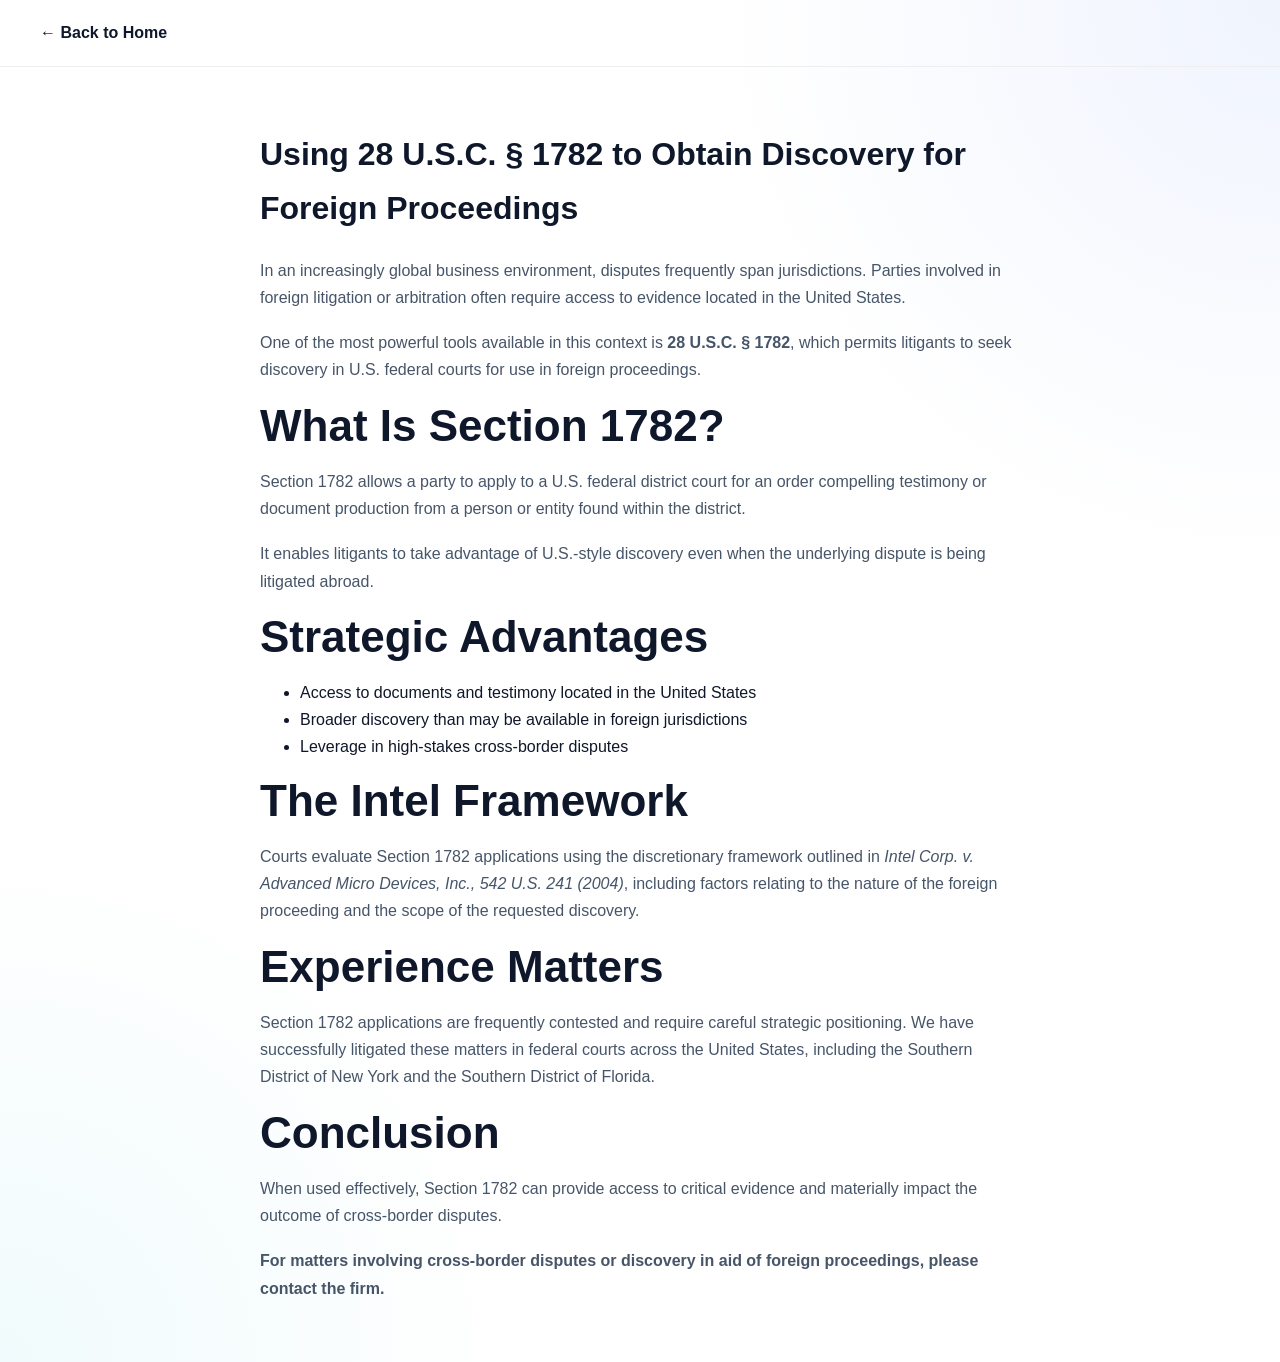
==== 1782-discovery.html @ 5b71d2a9 "Update 1782-discovery.html" ====
<!DOCTYPE html>
<html lang="en">
<head>
  <meta charset="UTF-8">
  <meta name="viewport" content="width=device-width, initial-scale=1.0">

  <title>28 U.S.C. § 1782 Discovery for Foreign Proceedings | NYC Litigation Attorney</title>

  <meta name="description" content="Learn how 28 U.S.C. § 1782 allows parties to obtain discovery in U.S. federal courts for use in foreign litigation and arbitration.">

  <link rel="canonical" href=""https://www.neilesq.com/1782-discovery.html" />

  <link rel="stylesheet" href="styles.css">
</head>

<body>

  <header style="padding:20px 40px; border-bottom:1px solid #eee;">
    <a href="index.html" style="text-decoration:none; font-weight:bold;">← Back to Home</a>
  </header>

  <main style="max-width:800px; margin:60px auto; padding:0 20px; line-height:1.7;">

    <h1>Using 28 U.S.C. § 1782 to Obtain Discovery for Foreign Proceedings</h1>

    <p>
      In an increasingly global business environment, disputes frequently span jurisdictions.
      Parties involved in foreign litigation or arbitration often require access to evidence
      located in the United States.
    </p>

    <p>
      One of the most powerful tools available in this context is <strong>28 U.S.C. § 1782</strong>,
      which permits litigants to seek discovery in U.S. federal courts for use in foreign proceedings.
    </p>

    <h2>What Is Section 1782?</h2>

    <p>
      Section 1782 allows a party to apply to a U.S. federal district court for an order
      compelling testimony or document production from a person or entity found within the district.
    </p>

    <p>
      It enables litigants to take advantage of U.S.-style discovery even when the underlying
      dispute is being litigated abroad.
    </p>

    <h2>Strategic Advantages</h2>

    <ul>
      <li>Access to documents and testimony located in the United States</li>
      <li>Broader discovery than may be available in foreign jurisdictions</li>
      <li>Leverage in high-stakes cross-border disputes</li>
    </ul>

    <h2>The Intel Framework</h2>

    <p>
      Courts evaluate Section 1782 applications using the discretionary framework outlined in
      <em>Intel Corp. v. Advanced Micro Devices, Inc., 542 U.S. 241 (2004)</em>, including factors
      relating to the nature of the foreign proceeding and the scope of the requested discovery.
    </p>

    <h2>Experience Matters</h2>

    <p>
      Section 1782 applications are frequently contested and require careful strategic positioning.
      We have successfully litigated these matters in federal courts across the United States,
      including the Southern District of New York and the Southern District of Florida.
    </p>

    <h2>Conclusion</h2>

    <p>
      When used effectively, Section 1782 can provide access to critical evidence and materially
      impact the outcome of cross-border disputes.
    </p>

    <p>
      <strong>For matters involving cross-border disputes or discovery in aid of foreign proceedings,
      please contact the firm.</strong>
    </p>

  </main>

</body>
</html>
---- styles.css ----
:root{
  --bg:#ffffff;
  --text:#0f172a;
  --muted:#475569;
  --line:#e5e7eb;
  --panel:#f8fafc;
  --blue:#2563eb;
  --blue-dark:#1d4ed8;
  --cyan:#06b6d4;
  --shadow:0 24px 60px rgba(15,23,42,.08);
}
*{box-sizing:border-box}
html{scroll-behavior:smooth}
body{
  margin:0;
  font:16px/1.6 -apple-system,BlinkMacSystemFont,"Segoe UI",Inter,Arial,sans-serif;
  color:var(--text);
  background:
    radial-gradient(circle at top right, rgba(37,99,235,.07), transparent 30%),
    radial-gradient(circle at bottom left, rgba(6,182,212,.06), transparent 28%),
    var(--bg);
}
img{max-width:100%; display:block}
a{color:inherit; text-decoration:none}
.container{width:min(1180px, calc(100% - 40px)); margin:0 auto}
.site-header{
  position:sticky; top:0; z-index:100;
  background:rgba(255,255,255,.92);
  backdrop-filter:blur(10px);
  border-bottom:1px solid var(--line);
}
.nav{display:flex; align-items:center; justify-content:space-between; gap:20px; min-height:88px}
.brand img{height:60px; width:auto}
.nav-links{display:flex; gap:28px; align-items:center; color:var(--muted); font-size:14px}
.nav-links a:hover{color:var(--blue)}
.menu-toggle{display:none; border:1px solid var(--line); background:#fff; padding:10px 14px; border-radius:10px}
.hero{padding:72px 0 18px; text-align:center}
.eyebrow{
  display:inline-flex; align-items:center; justify-content:center;
  padding:8px 16px; border-radius:999px; border:1px solid #bfdbfe; background:#eff6ff;
  color:var(--blue-dark); font-size:12px; font-weight:700; letter-spacing:.18em; text-transform:uppercase
}
.hero h1{
  max-width:960px; margin:22px auto 0; font-size:clamp(2.4rem, 6vw, 4.6rem); line-height:1.05; letter-spacing:-.03em
}
.lead{
  max-width:900px; margin:22px auto 0; color:var(--muted); font-size:1.125rem
}
.hero-actions{display:flex; gap:14px; justify-content:center; flex-wrap:wrap; margin-top:30px}
.button{
  display:inline-flex; align-items:center; justify-content:center; min-height:52px; padding:0 22px;
  border-radius:14px; font-weight:700; border:1px solid transparent
}
.button.primary{background:var(--blue); color:#fff}
.button.primary:hover{background:var(--blue-dark)}
.button.secondary{background:#fff; border-color:var(--line); color:var(--text)}
.highlights{
  display:grid; grid-template-columns:repeat(2,minmax(0,1fr)); gap:14px;
  margin:34px auto 0; max-width:980px; text-align:left
}
.highlight{
  background:var(--panel); border:1px solid var(--line); border-radius:16px; padding:14px 18px;
  color:#334155; font-size:14px; box-shadow:0 8px 24px rgba(15,23,42,.04)
}
.hero-image-section{padding:10px 0 28px}
.image-card,.portrait-card{
  background:#fff; border:1px solid var(--line); border-radius:30px; padding:14px; box-shadow:var(--shadow)
}
.image-card img{border-radius:22px; width:100%; aspect-ratio:16/9; object-fit:cover}
.section{padding:84px 0}
.alt{background:rgba(248,250,252,.85); border-top:1px solid var(--line); border-bottom:1px solid var(--line)}
h2{font-size:clamp(2rem,4vw,2.75rem); line-height:1.1; margin:0 0 18px}
h3{font-size:1.35rem; margin:0 0 10px}
p{margin:0 0 18px; color:var(--muted)}
.about-grid{display:grid; grid-template-columns:380px 1fr; gap:50px; align-items:start}
.portrait-card img{border-radius:22px; aspect-ratio:9/11; object-fit:cover; object-position:center top}
.text-link{color:var(--blue); font-weight:700}
.cards{display:grid; gap:22px; margin-top:28px}
.two-col{grid-template-columns:repeat(2,minmax(0,1fr))}
.card{
  background:#fff; border:1px solid var(--line); border-radius:22px; padding:26px;
  box-shadow:0 14px 36px rgba(15,23,42,.05)
}
.coming-soon{
  margin-top:24px; background:#fff; border:1px solid var(--line); border-radius:22px;
  min-height:150px; display:flex; align-items:center; justify-content:center;
  font-size:1.125rem; color:var(--muted); box-shadow:0 14px 36px rgba(15,23,42,.05)
}
.section-intro{max-width:760px}
.contact-grid{display:grid; grid-template-columns:1.1fr .9fr; gap:28px; align-items:start}
.contact-lines{display:grid; gap:10px; font-size:1.05rem; color:var(--text)}
.contact-lines a{color:var(--text)}
.notice-card{
  background:var(--panel); border:1px solid var(--line); border-radius:24px; padding:28px;
  box-shadow:0 14px 36px rgba(15,23,42,.05)
}
.site-footer{border-top:1px solid var(--line); padding:24px 0 36px; background:#fff}
.footer-text{font-size:13px; color:#64748b}
.footer-text p{margin:0 0 10px; color:#64748b}
@media (max-width: 900px){
  .nav-links{display:none}
  .menu-toggle{display:inline-flex}
  body.menu-open .nav-links{
    display:flex; position:absolute; left:20px; right:20px; top:88px; flex-direction:column;
    background:#fff; border:1px solid var(--line); border-radius:18px; padding:18px; box-shadow:var(--shadow)
  }
  .highlights,.two-col,.about-grid,.contact-grid{grid-template-columns:1fr}
  .brand img{height:48px}
}
.article-card {
  max-width: 700px;
  margin: 30px auto 0;
  padding: 28px;
  border-radius: 16px;
  background: #ffffff;
  border: 1px solid #e5e7eb;
  box-shadow: 0 10px 25px rgba(0,0,0,0.05);
  transition: all 0.25s ease;
}

.article-card:hover {
  transform: translateY(-4px);
  box-shadow: 0 18px 40px rgba(0,0,0,0.08);
}

.article-link {
  text-decoration: none;
  color: inherit;
}

.article-card h3 {
  font-size: 22px;
  margin-bottom: 10px;
  color: #0f172a;
}

.article-card p {
  color: #475569;
  margin-bottom: 12px;
  line-height: 1.6;
}

.read-more {
  font-weight: 600;
  color: #2563eb;
}
/* =========================================================
   SELECTED RESULTS / REPRESENTATIVE MATTERS
   ========================================================= */

#results.results-section{
  background:var(--bg);
  position:relative;
  overflow:hidden;
}

#results .results-header{
  display:grid;
  grid-template-columns:minmax(0,1.15fr) minmax(280px,.85fr);
  gap:56px;
  align-items:end;
  margin-bottom:34px;
}

#results .section-kicker{
  display:block;
  margin-bottom:12px;
  color:var(--blue);
  font-size:12px;
  font-weight:800;
  letter-spacing:.14em;
}

#results .results-header h2{
  margin:0;
  max-width:700px;
  color:var(--text);
  font-size:clamp(32px,4vw,48px);
  line-height:1.05;
  letter-spacing:-.035em;
}

#results .results-intro{
  margin:0;
  max-width:520px;
  color:var(--muted);
  font-size:16px;
  line-height:1.75;
}

#results .results-grid{
  display:grid;
  grid-template-columns:repeat(2,minmax(0,1fr));
  gap:18px;
}

#results .result-card{
  position:relative;
  display:flex;
  flex-direction:column;
  min-height:300px;
  padding:30px;
  color:var(--text);
  text-decoration:none;
  background:var(--bg);
  border:1px solid var(--line);
  border-radius:18px;
  transition:
    transform .2s ease,
    border-color .2s ease,
    box-shadow .2s ease;
}

#results .result-card:hover{
  transform:translateY(-4px);
  border-color:rgba(37,99,235,.35);
  box-shadow:var(--shadow);
}

#results .result-card::before{
  content:"";
  position:absolute;
  top:0;
  left:30px;
  width:46px;
  height:3px;
  background:var(--blue);
  border-radius:0 0 3px 3px;
}

#results .result-label{
  display:block;
  margin:9px 0 14px;
  color:var(--blue);
  font-size:11px;
  font-weight:800;
  letter-spacing:.12em;
}

#results .result-card h3{
  margin:0;
  color:var(--text);
  font-size:22px;
  line-height:1.25;
  letter-spacing:-.02em;
}

#results .result-citation{
  margin-top:8px;
  color:var(--muted);
  font-size:13px;
}

#results .result-card p{
  margin:18px 0 24px;
  color:var(--muted);
  font-size:14px;
  line-height:1.7;
}

#results .result-link{
  margin-top:auto;
  color:var(--blue);
  font-size:12px;
  font-weight:800;
  letter-spacing:.04em;
}

#results .crossborder-feature{
  display:grid;
  grid-template-columns:minmax(0,1.2fr) minmax(260px,.8fr);
  gap:46px;
  margin-top:22px;
  padding:38px 40px;
  color:#fff;
  background:
    linear-gradient(
      135deg,
      var(--text) 0%,
      var(--text) 55%,
      var(--blue-dark) 140%
    );
  border-radius:20px;
  box-shadow:var(--shadow);
}

#results .crossborder-feature .section-kicker.light{
  color:#93c5fd;
}

#results .crossborder-copy h3{
  margin:0 0 14px;
  color:#fff;
  font-size:clamp(26px,3vw,36px);
  line-height:1.15;
  letter-spacing:-.025em;
}

#results .crossborder-copy p{
  margin:0;
  max-width:700px;
  color:#cbd5e1;
  font-size:15px;
  line-height:1.75;
}

#results .crossborder-links{
  display:flex;
  flex-direction:column;
  justify-content:center;
  gap:0;
  border-top:1px solid rgba(255,255,255,.14);
}

#results .crossborder-links a{
  display:block;
  padding:17px 0;
  color:#fff;
  text-decoration:none;
  font-size:13px;
  font-weight:700;
  border-bottom:1px solid rgba(255,255,255,.14);
  transition:color .18s ease,padding-left .18s ease;
}

#results .crossborder-links a:hover{
  color:#93c5fd;
  padding-left:5px;
}

#results .results-disclaimer{
  max-width:820px;
  margin:24px auto 0;
  color:var(--muted);
  font-size:11px;
  line-height:1.65;
  text-align:center;
}

/* Tablet */
@media (max-width:900px){
  #results .results-header{
    grid-template-columns:1fr;
    gap:18px;
  }

  #results .results-grid{
    grid-template-columns:1fr;
  }

  #results .crossborder-feature{
    grid-template-columns:1fr;
    gap:28px;
  }
}

/* Mobile */
@media (max-width:600px){
  #results .result-card{
    min-height:auto;
    padding:25px 22px;
  }

  #results .result-card::before{
    left:22px;
  }

  #results .crossborder-feature{
    padding:30px 24px;
    border-radius:16px;
  }

  #results .results-header h2{
    font-size:34px;
  }
}
/* Technology & Emerging Industries */

#results .technology-matters{
  margin-top:52px;
}

#results .technology-heading{
  max-width:760px;
  margin-bottom:24px;
}

#results .technology-heading h3{
  margin:0 0 12px;
  color:var(--text);
  font-size:clamp(28px,3vw,38px);
  line-height:1.1;
  letter-spacing:-.03em;
}

#results .technology-heading p{
  margin:0;
  color:var(--muted);
  font-size:15px;
  line-height:1.7;
}

#results .technology-grid{
  display:grid;
  grid-template-columns:repeat(3,minmax(0,1fr));
  gap:18px;
}

#results .technology-card{
  min-height:340px;
}

@media (max-width:1000px){
  #results .technology-grid{
    grid-template-columns:1fr;
  }

  #results .technology-card{
    min-height:auto;
  }
}
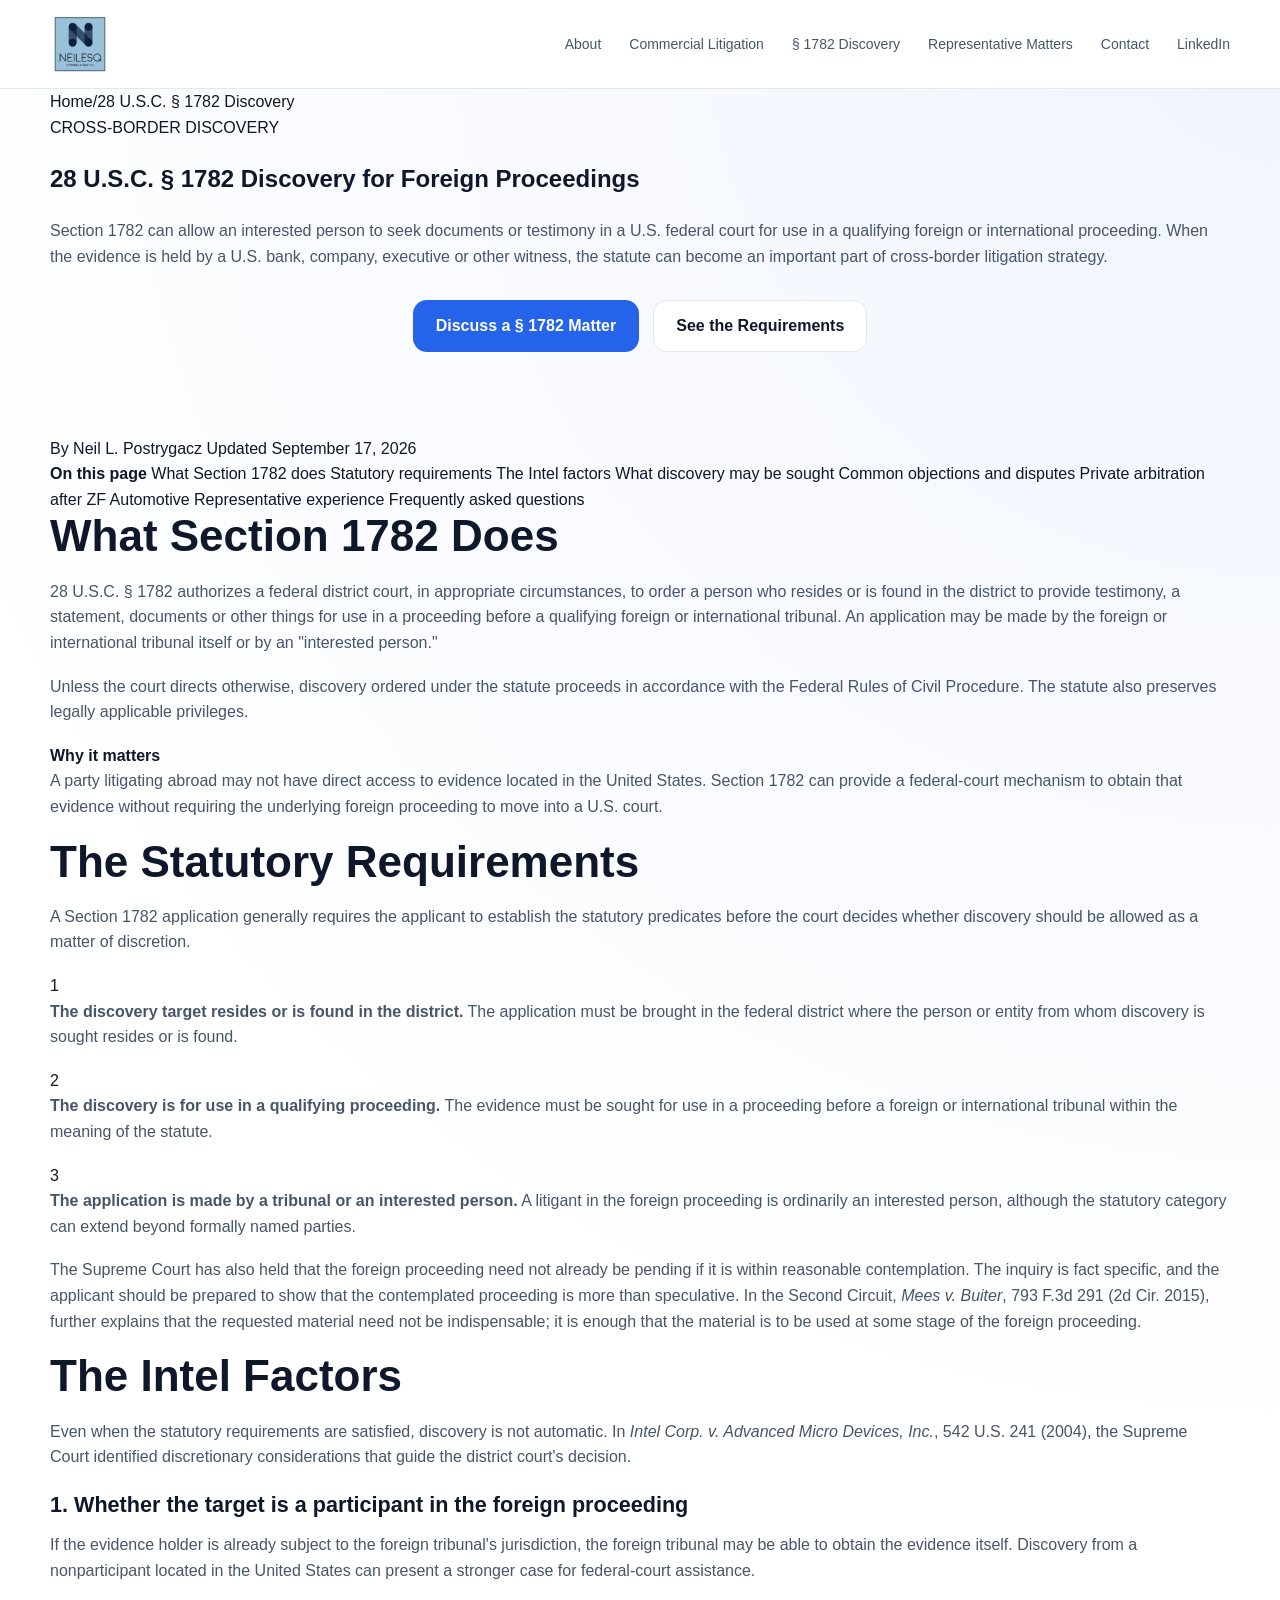
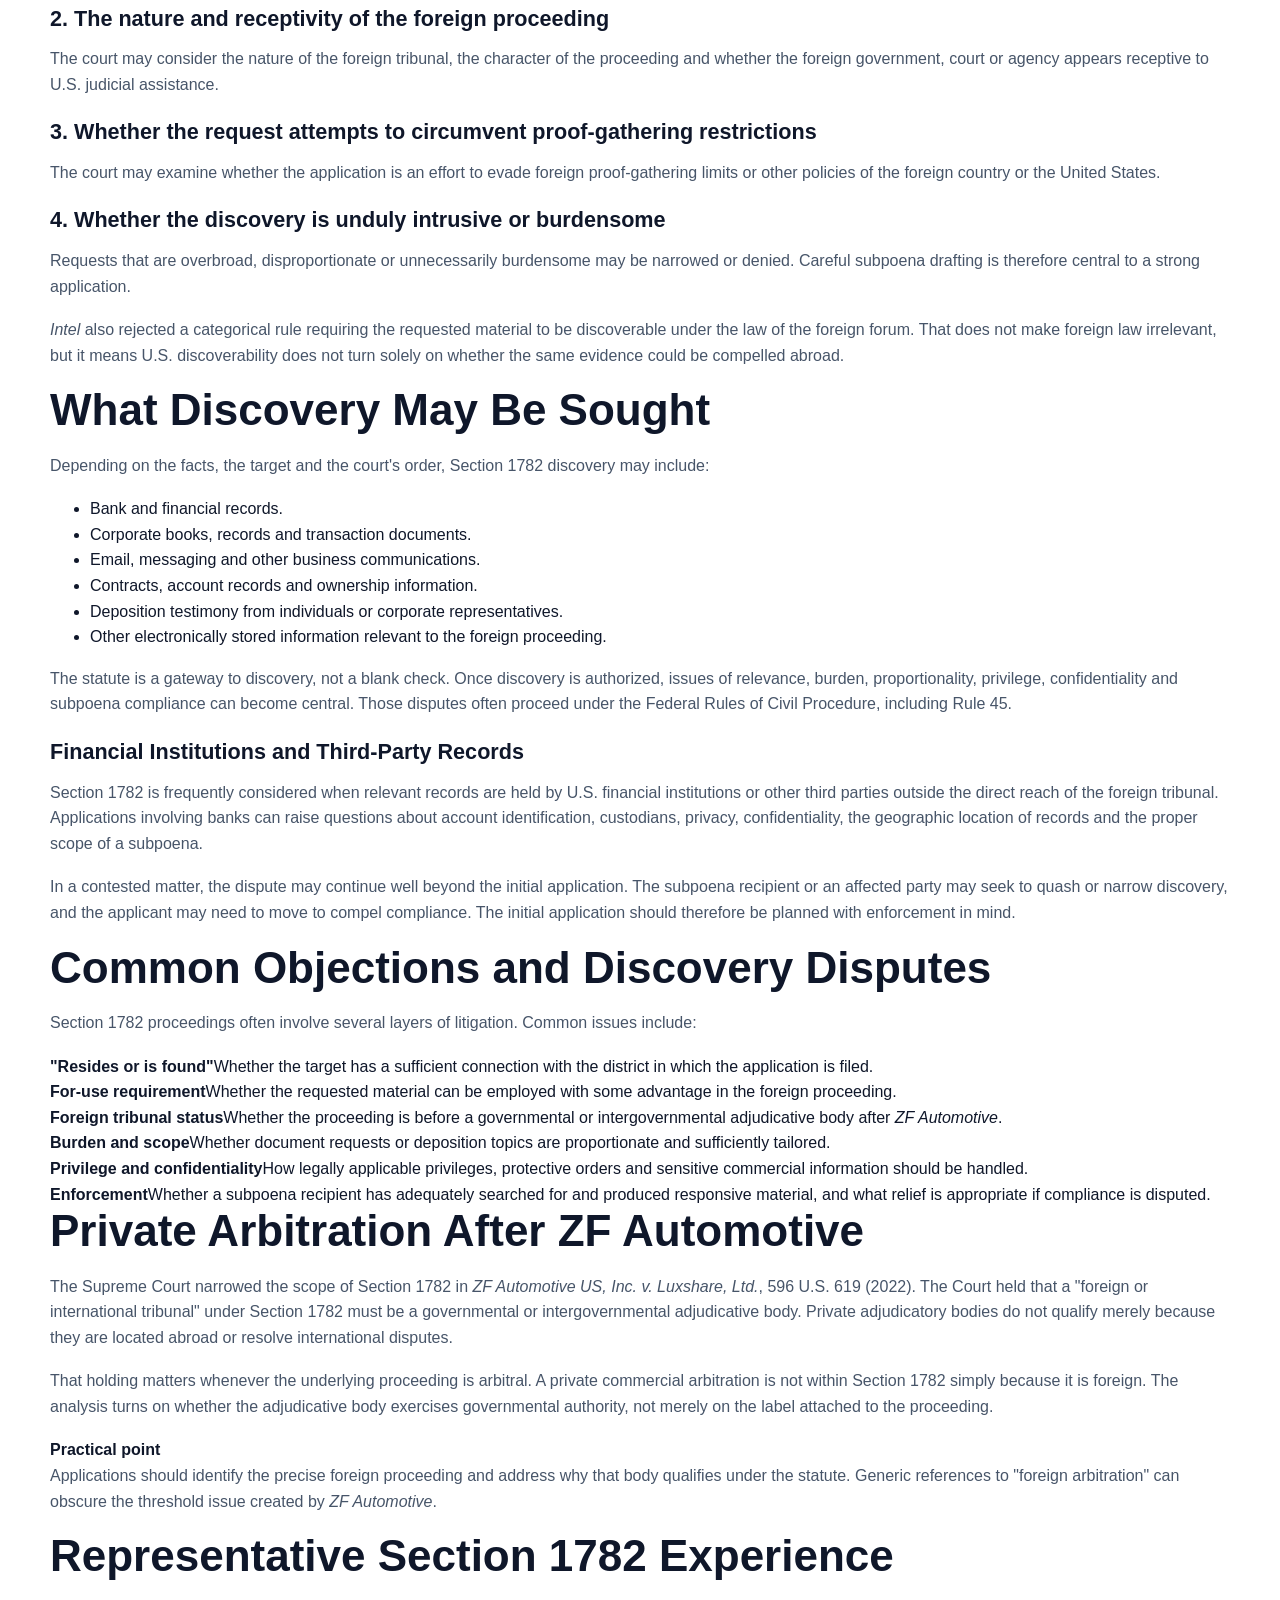
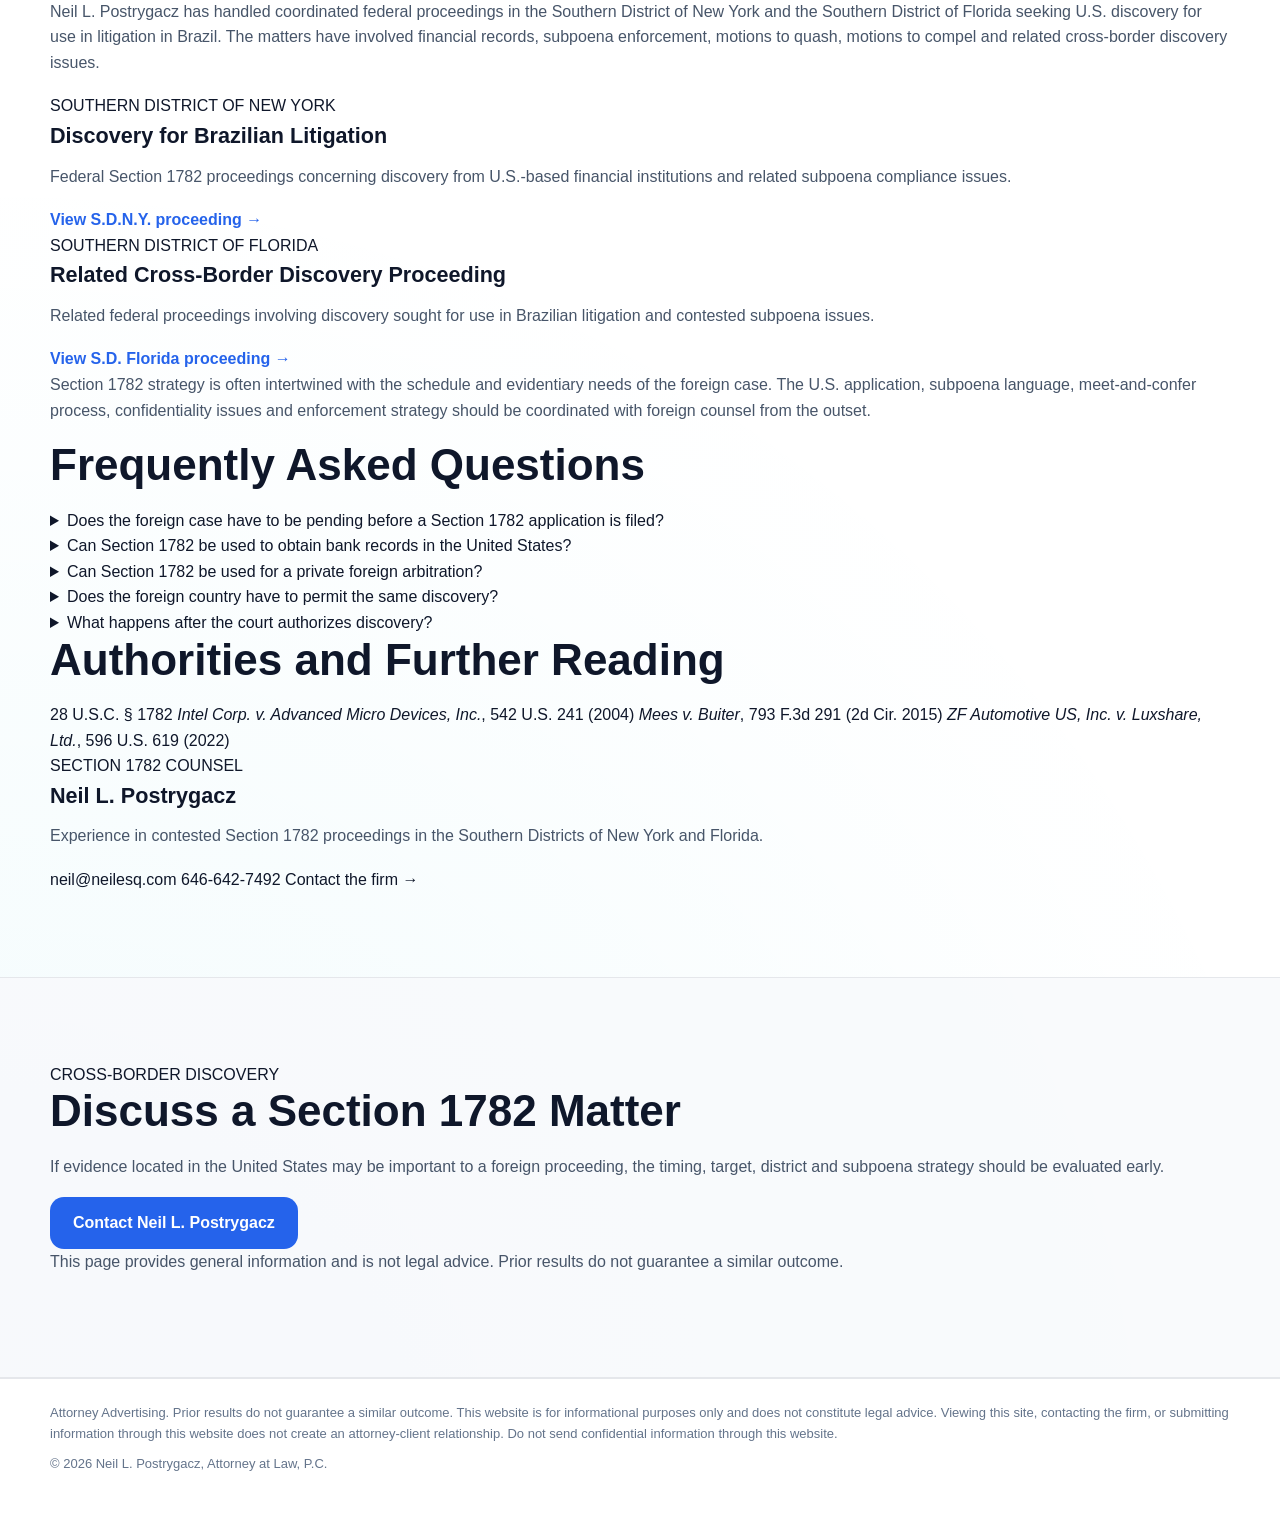
==== commit ffece46d: "Expand Section 1782 resource and SEO" ====
--- a/1782-discovery.html
+++ b/1782-discovery.html
@@ -1,88 +1,316 @@
-<!DOCTYPE html>
+<!doctype html>
 <html lang="en">
 <head>
-  <meta charset="UTF-8">
-  <meta name="viewport" content="width=device-width, initial-scale=1.0">
-
-  <title>28 U.S.C. § 1782 Discovery for Foreign Proceedings | NYC Litigation Attorney</title>
-
-  <meta name="description" content="Learn how 28 U.S.C. § 1782 allows parties to obtain discovery in U.S. federal courts for use in foreign litigation and arbitration.">
-
-  <link rel="canonical" href=""https://www.neilesq.com/1782-discovery.html" />
-
-  <link rel="stylesheet" href="styles.css">
+  <meta charset="utf-8" />
+  <meta name="viewport" content="width=device-width, initial-scale=1" />
+  <title>Section 1782 Discovery Attorney | Neil L. Postrygacz</title>
+  <meta name="description" content="New York attorney Neil L. Postrygacz handles 28 U.S.C. § 1782 applications, subpoenas and discovery disputes for use in qualifying foreign proceedings." />
+  <meta name="robots" content="index, follow" />
+  <link rel="canonical" href="https://www.neilesq.com/1782-discovery.html" />
+
+  <meta property="og:title" content="28 U.S.C. § 1782 Discovery Attorney | Neil L. Postrygacz" />
+  <meta property="og:description" content="A practical guide to Section 1782 applications, the Intel factors, subpoenas, objections and the limits after ZF Automotive." />
+  <meta property="og:type" content="article" />
+  <meta property="og:url" content="https://www.neilesq.com/1782-discovery.html" />
+  <meta property="og:image" content="https://www.neilesq.com/assets/boardroom.jpg" />
+  <meta name="twitter:card" content="summary_large_image" />
+  <meta name="twitter:title" content="28 U.S.C. § 1782 Discovery Attorney | Neil L. Postrygacz" />
+  <meta name="twitter:description" content="A practical guide to Section 1782 applications, the Intel factors, subpoenas, objections and the limits after ZF Automotive." />
+  <meta name="theme-color" content="#ffffff" />
+
+  <link rel="icon" type="image/png" href="assets/favicon.png" />
+  <link rel="stylesheet" href="styles.css" />
+
+  <script type="application/ld+json">
+  {
+    "@context": "https://schema.org",
+    "@graph": [
+      {
+        "@type": "Article",
+        "@id": "https://www.neilesq.com/1782-discovery.html#article",
+        "headline": "28 U.S.C. § 1782 Discovery for Foreign Proceedings",
+        "description": "A practical guide to Section 1782 applications, the Intel factors, subpoenas, objections and the limits after ZF Automotive.",
+        "mainEntityOfPage": "https://www.neilesq.com/1782-discovery.html",
+        "dateModified": "2026-09-17",
+        "author": {
+          "@type": "Person",
+          "@id": "https://www.neilesq.com/#neil-postrygacz",
+          "name": "Neil L. Postrygacz"
+        },
+        "publisher": {
+          "@type": "Organization",
+          "@id": "https://www.neilesq.com/#firm",
+          "name": "Neil L. Postrygacz, Attorney at Law, P.C.",
+          "logo": {
+            "@type": "ImageObject",
+            "url": "https://www.neilesq.com/assets/logo.png"
+          }
+        }
+      },
+      {
+        "@type": "BreadcrumbList",
+        "itemListElement": [
+          {
+            "@type": "ListItem",
+            "position": 1,
+            "name": "Home",
+            "item": "https://www.neilesq.com/"
+          },
+          {
+            "@type": "ListItem",
+            "position": 2,
+            "name": "28 U.S.C. § 1782 Discovery",
+            "item": "https://www.neilesq.com/1782-discovery.html"
+          }
+        ]
+      }
+    ]
+  }
+  </script>
 </head>
 
 <body>
-
-  <header style="padding:20px 40px; border-bottom:1px solid #eee;">
-    <a href="index.html" style="text-decoration:none; font-weight:bold;">← Back to Home</a>
+  <header class="site-header">
+    <div class="container nav">
+      <a href="/" class="brand" aria-label="Neil L. Postrygacz home">
+        <img src="assets/logo.png" alt="Neil L. Postrygacz, Attorney at Law, P.C." />
+      </a>
+      <button class="menu-toggle" aria-label="Toggle menu" onclick="document.body.classList.toggle('menu-open')">Menu</button>
+      <nav class="nav-links" aria-label="Primary navigation">
+        <a href="/#about">About</a>
+        <a href="/commercial-litigation.html">Commercial Litigation</a>
+        <a href="/1782-discovery.html" aria-current="page">§ 1782 Discovery</a>
+        <a href="/#results">Representative Matters</a>
+        <a href="/#contact">Contact</a>
+        <a href="https://www.linkedin.com/in/neil-postrygacz-98832410/" target="_blank" rel="noopener">LinkedIn</a>
+      </nav>
+    </div>
   </header>
 
-  <main style="max-width:800px; margin:60px auto; padding:0 20px; line-height:1.7;">
-
-    <h1>Using 28 U.S.C. § 1782 to Obtain Discovery for Foreign Proceedings</h1>
-
-    <p>
-      In an increasingly global business environment, disputes frequently span jurisdictions.
-      Parties involved in foreign litigation or arbitration often require access to evidence
-      located in the United States.
-    </p>
-
-    <p>
-      One of the most powerful tools available in this context is <strong>28 U.S.C. § 1782</strong>,
-      which permits litigants to seek discovery in U.S. federal courts for use in foreign proceedings.
-    </p>
-
-    <h2>What Is Section 1782?</h2>
-
-    <p>
-      Section 1782 allows a party to apply to a U.S. federal district court for an order
-      compelling testimony or document production from a person or entity found within the district.
-    </p>
-
-    <p>
-      It enables litigants to take advantage of U.S.-style discovery even when the underlying
-      dispute is being litigated abroad.
-    </p>
-
-    <h2>Strategic Advantages</h2>
-
-    <ul>
-      <li>Access to documents and testimony located in the United States</li>
-      <li>Broader discovery than may be available in foreign jurisdictions</li>
-      <li>Leverage in high-stakes cross-border disputes</li>
-    </ul>
-
-    <h2>The Intel Framework</h2>
-
-    <p>
-      Courts evaluate Section 1782 applications using the discretionary framework outlined in
-      <em>Intel Corp. v. Advanced Micro Devices, Inc., 542 U.S. 241 (2004)</em>, including factors
-      relating to the nature of the foreign proceeding and the scope of the requested discovery.
-    </p>
-
-    <h2>Experience Matters</h2>
-
-    <p>
-      Section 1782 applications are frequently contested and require careful strategic positioning.
-      We have successfully litigated these matters in federal courts across the United States,
-      including the Southern District of New York and the Southern District of Florida.
-    </p>
-
-    <h2>Conclusion</h2>
-
-    <p>
-      When used effectively, Section 1782 can provide access to critical evidence and materially
-      impact the outcome of cross-border disputes.
-    </p>
-
-    <p>
-      <strong>For matters involving cross-border disputes or discovery in aid of foreign proceedings,
-      please contact the firm.</strong>
-    </p>
-
+  <main>
+    <section class="page-hero">
+      <div class="container">
+        <nav class="breadcrumbs" aria-label="Breadcrumb">
+          <a href="/">Home</a><span aria-hidden="true">/</span><span>28 U.S.C. § 1782 Discovery</span>
+        </nav>
+        <span class="section-kicker standalone">CROSS-BORDER DISCOVERY</span>
+        <h1>28 U.S.C. § 1782 Discovery for Foreign Proceedings</h1>
+        <p class="page-lead">Section 1782 can allow an interested person to seek documents or testimony in a U.S. federal court for use in a qualifying foreign or international proceeding. When the evidence is held by a U.S. bank, company, executive or other witness, the statute can become an important part of cross-border litigation strategy.</p>
+        <div class="hero-actions left">
+          <a class="button primary" href="/#contact">Discuss a § 1782 Matter</a>
+          <a class="button secondary" href="#requirements">See the Requirements</a>
+        </div>
+      </div>
+    </section>
+
+    <section class="section page-section">
+      <div class="container content-layout">
+        <article class="content-main">
+          <div class="byline">
+            <span>By Neil L. Postrygacz</span>
+            <span>Updated September 17, 2026</span>
+          </div>
+
+          <nav class="toc" aria-label="On this page">
+            <strong>On this page</strong>
+            <a href="#what-it-does">What Section 1782 does</a>
+            <a href="#requirements">Statutory requirements</a>
+            <a href="#intel">The Intel factors</a>
+            <a href="#discovery">What discovery may be sought</a>
+            <a href="#challenges">Common objections and disputes</a>
+            <a href="#zf">Private arbitration after ZF Automotive</a>
+            <a href="#experience">Representative experience</a>
+            <a href="#faq">Frequently asked questions</a>
+          </nav>
+
+          <section id="what-it-does" class="article-section">
+            <h2>What Section 1782 Does</h2>
+            <p><a class="inline-link" href="https://www.law.cornell.edu/uscode/text/28/1782" target="_blank" rel="noopener noreferrer">28 U.S.C. § 1782</a> authorizes a federal district court, in appropriate circumstances, to order a person who resides or is found in the district to provide testimony, a statement, documents or other things for use in a proceeding before a qualifying foreign or international tribunal. An application may be made by the foreign or international tribunal itself or by an "interested person."</p>
+
+            <p>Unless the court directs otherwise, discovery ordered under the statute proceeds in accordance with the Federal Rules of Civil Procedure. The statute also preserves legally applicable privileges.</p>
+
+            <div class="callout">
+              <strong>Why it matters</strong>
+              <p>A party litigating abroad may not have direct access to evidence located in the United States. Section 1782 can provide a federal-court mechanism to obtain that evidence without requiring the underlying foreign proceeding to move into a U.S. court.</p>
+            </div>
+          </section>
+
+          <section id="requirements" class="article-section">
+            <h2>The Statutory Requirements</h2>
+            <p>A Section 1782 application generally requires the applicant to establish the statutory predicates before the court decides whether discovery should be allowed as a matter of discretion.</p>
+
+            <div class="numbered-steps">
+              <div><span>1</span><p><strong>The discovery target resides or is found in the district.</strong> The application must be brought in the federal district where the person or entity from whom discovery is sought resides or is found.</p></div>
+              <div><span>2</span><p><strong>The discovery is for use in a qualifying proceeding.</strong> The evidence must be sought for use in a proceeding before a foreign or international tribunal within the meaning of the statute.</p></div>
+              <div><span>3</span><p><strong>The application is made by a tribunal or an interested person.</strong> A litigant in the foreign proceeding is ordinarily an interested person, although the statutory category can extend beyond formally named parties.</p></div>
+            </div>
+
+            <p>The Supreme Court has also held that the foreign proceeding need not already be pending if it is within reasonable contemplation. The inquiry is fact specific, and the applicant should be prepared to show that the contemplated proceeding is more than speculative. In the Second Circuit, <a class="inline-link" href="https://cases.justia.com/federal/appellate-courts/ca2/14-1866/14-1866-2015-07-17.pdf" target="_blank" rel="noopener noreferrer"><em>Mees v. Buiter</em>, 793 F.3d 291 (2d Cir. 2015)</a>, further explains that the requested material need not be indispensable; it is enough that the material is to be used at some stage of the foreign proceeding.</p>
+          </section>
+
+          <section id="intel" class="article-section">
+            <h2>The Intel Factors</h2>
+            <p>Even when the statutory requirements are satisfied, discovery is not automatic. In <a class="inline-link" href="https://www.supremecourt.gov/opinions/boundvolumes/542bv.pdf" target="_blank" rel="noopener noreferrer"><em>Intel Corp. v. Advanced Micro Devices, Inc.</em>, 542 U.S. 241 (2004)</a>, the Supreme Court identified discretionary considerations that guide the district court's decision.</p>
+
+            <div class="factor-list">
+              <div>
+                <h3>1. Whether the target is a participant in the foreign proceeding</h3>
+                <p>If the evidence holder is already subject to the foreign tribunal's jurisdiction, the foreign tribunal may be able to obtain the evidence itself. Discovery from a nonparticipant located in the United States can present a stronger case for federal-court assistance.</p>
+              </div>
+              <div>
+                <h3>2. The nature and receptivity of the foreign proceeding</h3>
+                <p>The court may consider the nature of the foreign tribunal, the character of the proceeding and whether the foreign government, court or agency appears receptive to U.S. judicial assistance.</p>
+              </div>
+              <div>
+                <h3>3. Whether the request attempts to circumvent proof-gathering restrictions</h3>
+                <p>The court may examine whether the application is an effort to evade foreign proof-gathering limits or other policies of the foreign country or the United States.</p>
+              </div>
+              <div>
+                <h3>4. Whether the discovery is unduly intrusive or burdensome</h3>
+                <p>Requests that are overbroad, disproportionate or unnecessarily burdensome may be narrowed or denied. Careful subpoena drafting is therefore central to a strong application.</p>
+              </div>
+            </div>
+
+            <p><em>Intel</em> also rejected a categorical rule requiring the requested material to be discoverable under the law of the foreign forum. That does not make foreign law irrelevant, but it means U.S. discoverability does not turn solely on whether the same evidence could be compelled abroad.</p>
+          </section>
+
+          <section id="discovery" class="article-section">
+            <h2>What Discovery May Be Sought</h2>
+            <p>Depending on the facts, the target and the court's order, Section 1782 discovery may include:</p>
+
+            <ul class="check-list">
+              <li>Bank and financial records.</li>
+              <li>Corporate books, records and transaction documents.</li>
+              <li>Email, messaging and other business communications.</li>
+              <li>Contracts, account records and ownership information.</li>
+              <li>Deposition testimony from individuals or corporate representatives.</li>
+              <li>Other electronically stored information relevant to the foreign proceeding.</li>
+            </ul>
+
+            <p>The statute is a gateway to discovery, not a blank check. Once discovery is authorized, issues of relevance, burden, proportionality, privilege, confidentiality and subpoena compliance can become central. Those disputes often proceed under the Federal Rules of Civil Procedure, including Rule 45.</p>
+
+            <h3>Financial Institutions and Third-Party Records</h3>
+            <p>Section 1782 is frequently considered when relevant records are held by U.S. financial institutions or other third parties outside the direct reach of the foreign tribunal. Applications involving banks can raise questions about account identification, custodians, privacy, confidentiality, the geographic location of records and the proper scope of a subpoena.</p>
+
+            <p>In a contested matter, the dispute may continue well beyond the initial application. The subpoena recipient or an affected party may seek to quash or narrow discovery, and the applicant may need to move to compel compliance. The initial application should therefore be planned with enforcement in mind.</p>
+          </section>
+
+          <section id="challenges" class="article-section">
+            <h2>Common Objections and Discovery Disputes</h2>
+            <p>Section 1782 proceedings often involve several layers of litigation. Common issues include:</p>
+
+            <div class="topic-grid">
+              <div class="topic-card"><strong>"Resides or is found"</strong><span>Whether the target has a sufficient connection with the district in which the application is filed.</span></div>
+              <div class="topic-card"><strong>For-use requirement</strong><span>Whether the requested material can be employed with some advantage in the foreign proceeding.</span></div>
+              <div class="topic-card"><strong>Foreign tribunal status</strong><span>Whether the proceeding is before a governmental or intergovernmental adjudicative body after <em>ZF Automotive</em>.</span></div>
+              <div class="topic-card"><strong>Burden and scope</strong><span>Whether document requests or deposition topics are proportionate and sufficiently tailored.</span></div>
+              <div class="topic-card"><strong>Privilege and confidentiality</strong><span>How legally applicable privileges, protective orders and sensitive commercial information should be handled.</span></div>
+              <div class="topic-card"><strong>Enforcement</strong><span>Whether a subpoena recipient has adequately searched for and produced responsive material, and what relief is appropriate if compliance is disputed.</span></div>
+            </div>
+          </section>
+
+          <section id="zf" class="article-section">
+            <h2>Private Arbitration After ZF Automotive</h2>
+            <p>The Supreme Court narrowed the scope of Section 1782 in <a class="inline-link" href="https://www.supremecourt.gov/opinions/21pdf/21-401_2cp3.pdf" target="_blank" rel="noopener noreferrer"><em>ZF Automotive US, Inc. v. Luxshare, Ltd.</em>, 596 U.S. 619 (2022)</a>. The Court held that a "foreign or international tribunal" under Section 1782 must be a governmental or intergovernmental adjudicative body. Private adjudicatory bodies do not qualify merely because they are located abroad or resolve international disputes.</p>
+
+            <p>That holding matters whenever the underlying proceeding is arbitral. A private commercial arbitration is not within Section 1782 simply because it is foreign. The analysis turns on whether the adjudicative body exercises governmental authority, not merely on the label attached to the proceeding.</p>
+
+            <div class="callout">
+              <strong>Practical point</strong>
+              <p>Applications should identify the precise foreign proceeding and address why that body qualifies under the statute. Generic references to "foreign arbitration" can obscure the threshold issue created by <em>ZF Automotive</em>.</p>
+            </div>
+          </section>
+
+          <section id="experience" class="article-section">
+            <h2>Representative Section 1782 Experience</h2>
+            <p>Neil L. Postrygacz has handled coordinated federal proceedings in the Southern District of New York and the Southern District of Florida seeking U.S. discovery for use in litigation in Brazil. The matters have involved financial records, subpoena enforcement, motions to quash, motions to compel and related cross-border discovery issues.</p>
+
+            <div class="matter-list">
+              <div class="matter-item">
+                <span class="result-label">SOUTHERN DISTRICT OF NEW YORK</span>
+                <h3>Discovery for Brazilian Litigation</h3>
+                <p>Federal Section 1782 proceedings concerning discovery from U.S.-based financial institutions and related subpoena compliance issues.</p>
+                <a class="text-link" href="https://docs.justia.com/cases/federal/district-courts/new-york/nysdce/1%3A2022mc00348/590658/66" target="_blank" rel="noopener noreferrer">View S.D.N.Y. proceeding →</a>
+              </div>
+              <div class="matter-item">
+                <span class="result-label">SOUTHERN DISTRICT OF FLORIDA</span>
+                <h3>Related Cross-Border Discovery Proceeding</h3>
+                <p>Related federal proceedings involving discovery sought for use in Brazilian litigation and contested subpoena issues.</p>
+                <a class="text-link" href="https://docs.justia.com/cases/federal/district-courts/florida/flsdce/1%3A2023mc24326/657592/69" target="_blank" rel="noopener noreferrer">View S.D. Florida proceeding →</a>
+              </div>
+            </div>
+
+            <p>Section 1782 strategy is often intertwined with the schedule and evidentiary needs of the foreign case. The U.S. application, subpoena language, meet-and-confer process, confidentiality issues and enforcement strategy should be coordinated with foreign counsel from the outset.</p>
+          </section>
+
+          <section id="faq" class="article-section">
+            <h2>Frequently Asked Questions</h2>
+            <div class="faq-list">
+              <details>
+                <summary>Does the foreign case have to be pending before a Section 1782 application is filed?</summary>
+                <p>Not necessarily. Under <em>Intel</em>, the proceeding can qualify when it is within reasonable contemplation, but a speculative possibility of future litigation is not enough. The facts supporting the contemplated proceeding matter.</p>
+              </details>
+              <details>
+                <summary>Can Section 1782 be used to obtain bank records in the United States?</summary>
+                <p>Potentially, yes. If the statutory requirements are met and the court exercises its discretion to permit discovery, a subpoena may seek relevant records from a financial institution that is properly subject to the court's authority. Scope, burden, privilege, confidentiality and other objections still apply.</p>
+              </details>
+              <details>
+                <summary>Can Section 1782 be used for a private foreign arbitration?</summary>
+                <p>Ordinarily no. <em>ZF Automotive</em> holds that the relevant tribunal must exercise governmental or intergovernmental authority. A private commercial arbitral panel does not qualify merely because the arbitration is foreign or international.</p>
+              </details>
+              <details>
+                <summary>Does the foreign country have to permit the same discovery?</summary>
+                <p>No categorical foreign-discoverability requirement applies under <em>Intel</em>. The foreign tribunal's receptivity and any attempt to circumvent foreign proof-gathering restrictions can still matter to the court's discretionary analysis.</p>
+              </details>
+              <details>
+                <summary>What happens after the court authorizes discovery?</summary>
+                <p>The applicant typically serves the authorized subpoena or subpoenas. The recipient or another affected party may object, seek a protective order or move to quash. If compliance is incomplete or disputed, motion practice to compel or otherwise enforce the subpoena may follow.</p>
+              </details>
+            </div>
+          </section>
+
+          <section class="article-section">
+            <h2>Authorities and Further Reading</h2>
+            <div class="authority-links">
+              <a href="https://www.law.cornell.edu/uscode/text/28/1782" target="_blank" rel="noopener noreferrer">28 U.S.C. § 1782</a>
+              <a href="https://www.supremecourt.gov/opinions/boundvolumes/542bv.pdf" target="_blank" rel="noopener noreferrer"><em>Intel Corp. v. Advanced Micro Devices, Inc.</em>, 542 U.S. 241 (2004)</a>
+              <a href="https://cases.justia.com/federal/appellate-courts/ca2/14-1866/14-1866-2015-07-17.pdf" target="_blank" rel="noopener noreferrer"><em>Mees v. Buiter</em>, 793 F.3d 291 (2d Cir. 2015)</a>
+              <a href="https://www.supremecourt.gov/opinions/21pdf/21-401_2cp3.pdf" target="_blank" rel="noopener noreferrer"><em>ZF Automotive US, Inc. v. Luxshare, Ltd.</em>, 596 U.S. 619 (2022)</a>
+            </div>
+          </section>
+        </article>
+
+        <aside class="content-sidebar">
+          <div class="sidebar-card sticky-card">
+            <span class="section-kicker standalone">SECTION 1782 COUNSEL</span>
+            <h3>Neil L. Postrygacz</h3>
+            <p>Experience in contested Section 1782 proceedings in the Southern Districts of New York and Florida.</p>
+            <div class="sidebar-links">
+              <a href="mailto:neil@neilesq.com">neil@neilesq.com</a>
+              <a href="tel:+16466427492">646-642-7492</a>
+              <a href="/#contact">Contact the firm →</a>
+            </div>
+          </div>
+        </aside>
+      </div>
+    </section>
+
+    <section class="section alt">
+      <div class="container narrow">
+        <span class="section-kicker standalone">CROSS-BORDER DISCOVERY</span>
+        <h2>Discuss a Section 1782 Matter</h2>
+        <p class="page-lead compact">If evidence located in the United States may be important to a foreign proceeding, the timing, target, district and subpoena strategy should be evaluated early.</p>
+        <a class="button primary" href="mailto:neil@neilesq.com">Contact Neil L. Postrygacz</a>
+        <p class="results-disclaimer left-align">This page provides general information and is not legal advice. Prior results do not guarantee a similar outcome.</p>
+      </div>
+    </section>
   </main>
 
+  <footer class="site-footer">
+    <div class="container footer-text">
+      <p>Attorney Advertising. Prior results do not guarantee a similar outcome. This website is for informational purposes only and does not constitute legal advice. Viewing this site, contacting the firm, or submitting information through this website does not create an attorney-client relationship. Do not send confidential information through this website.</p>
+      <p>© 2026 Neil L. Postrygacz, Attorney at Law, P.C.</p>
+    </div>
+  </footer>
 </body>
 </html>
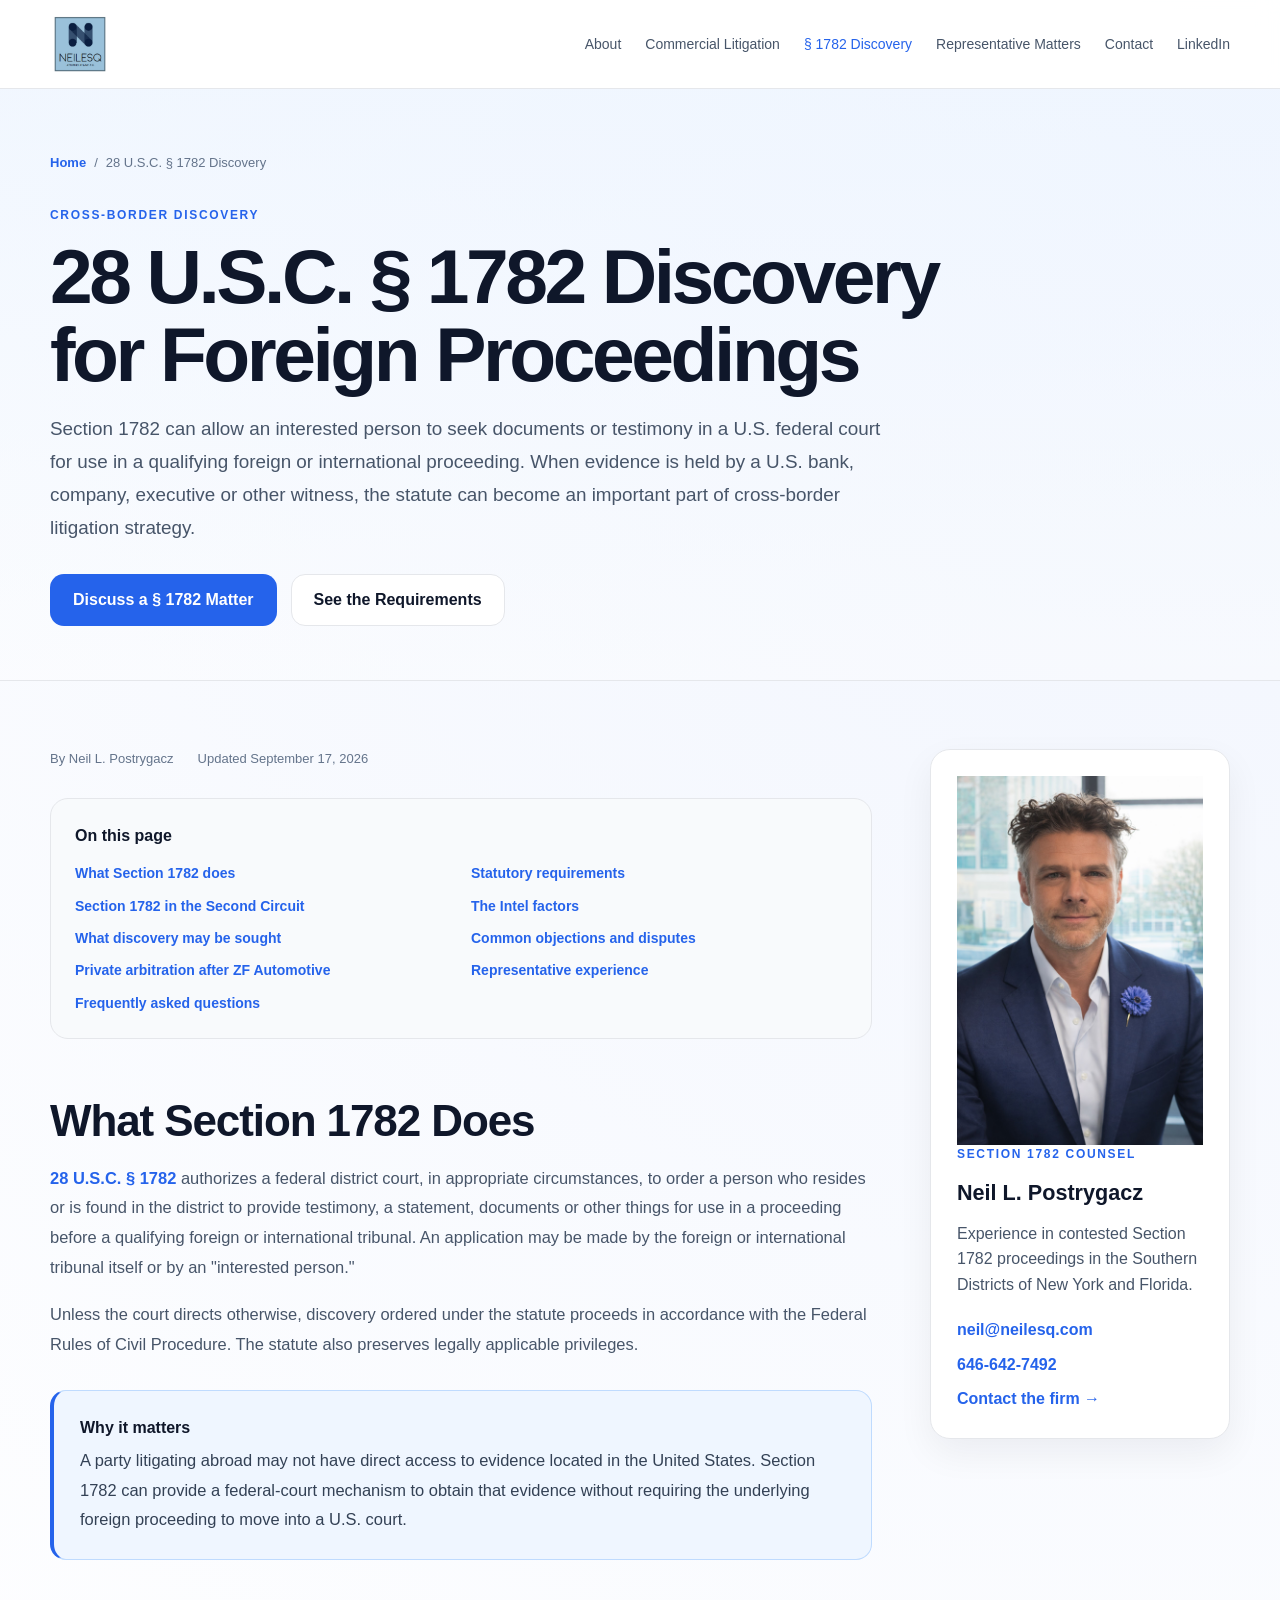
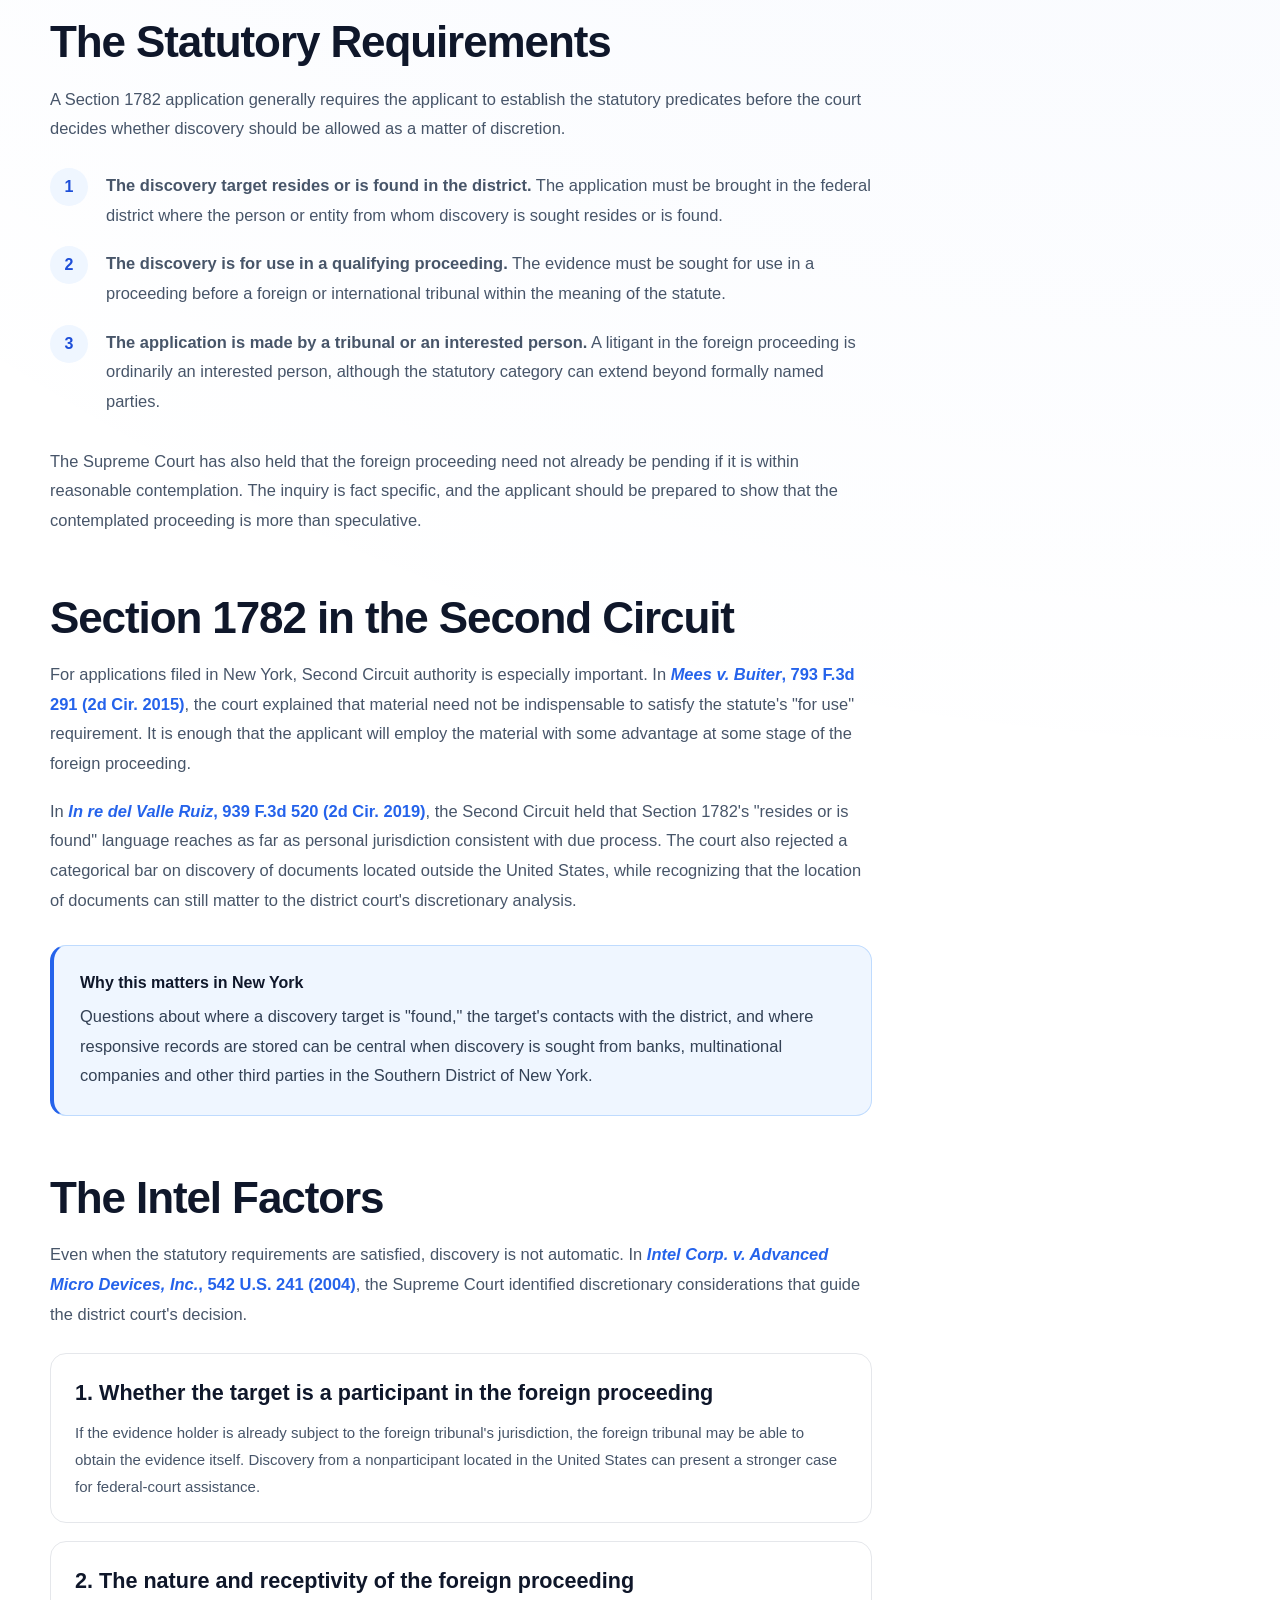
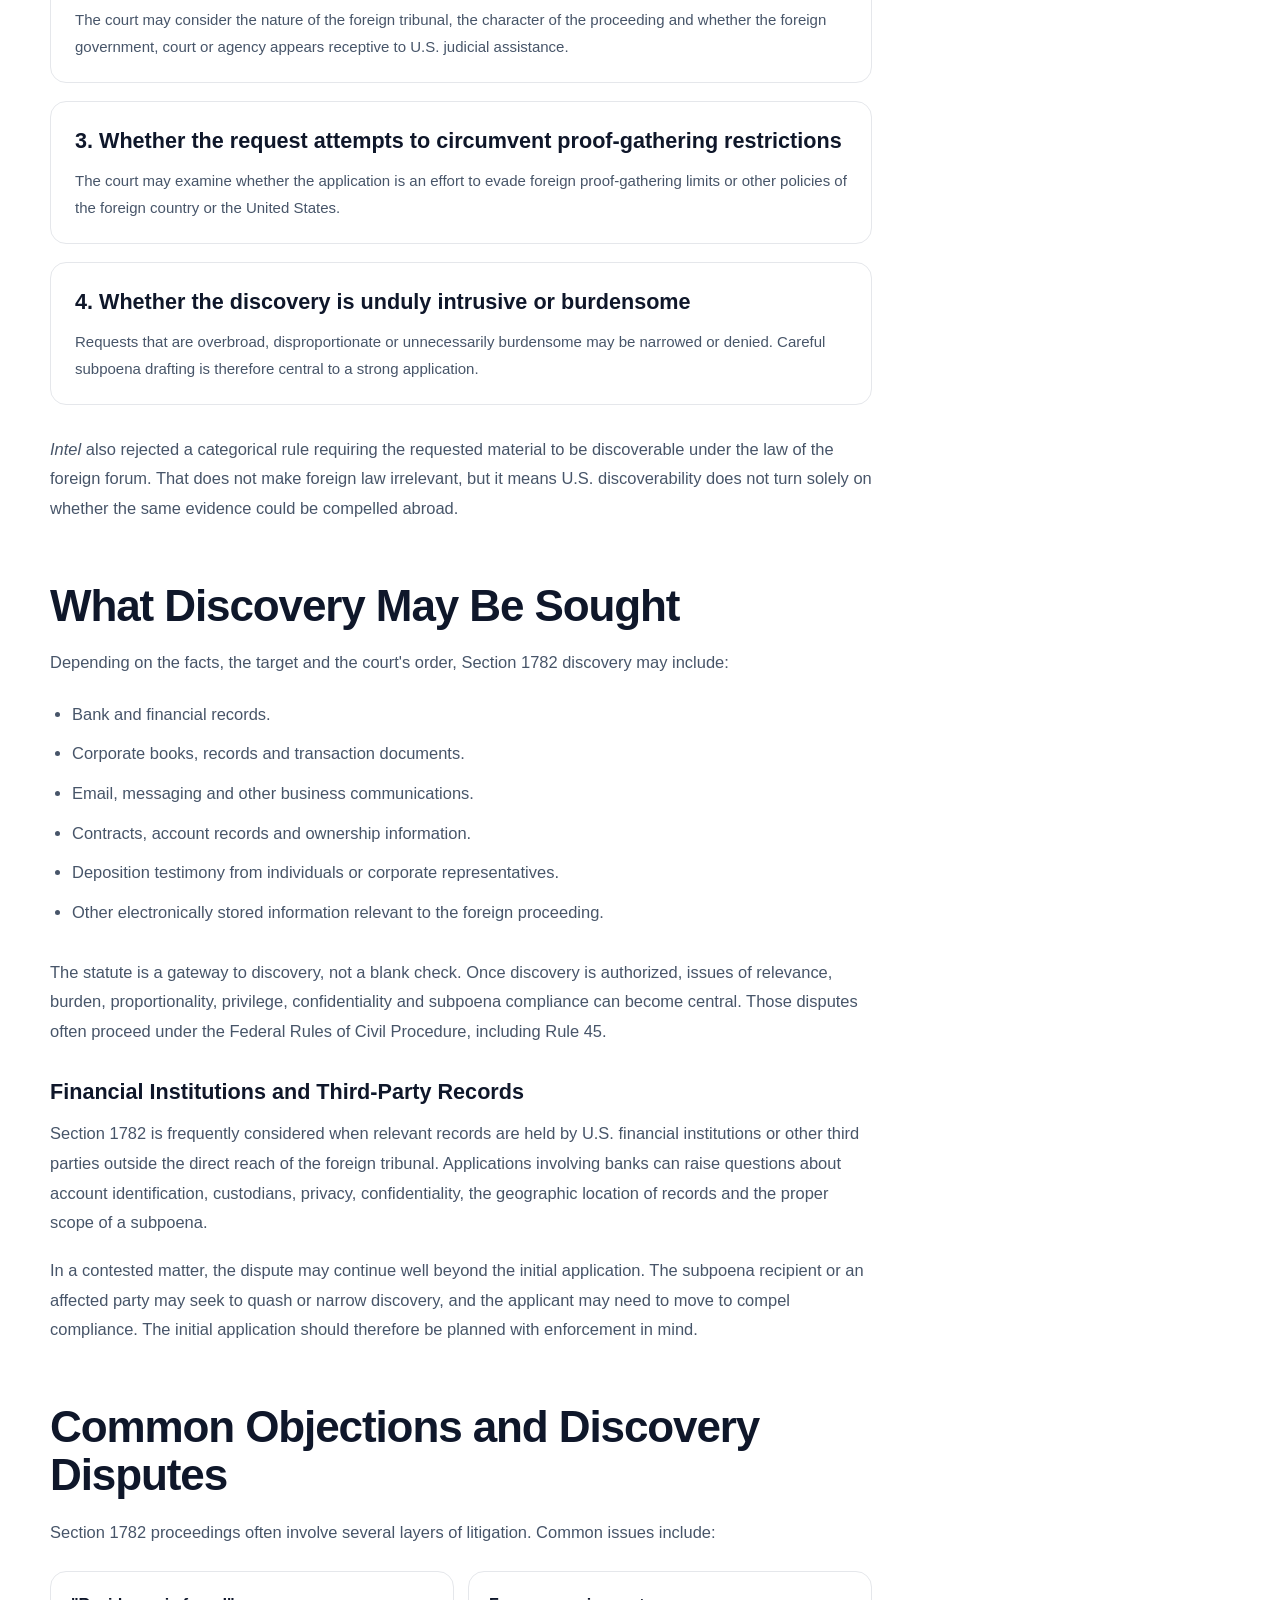
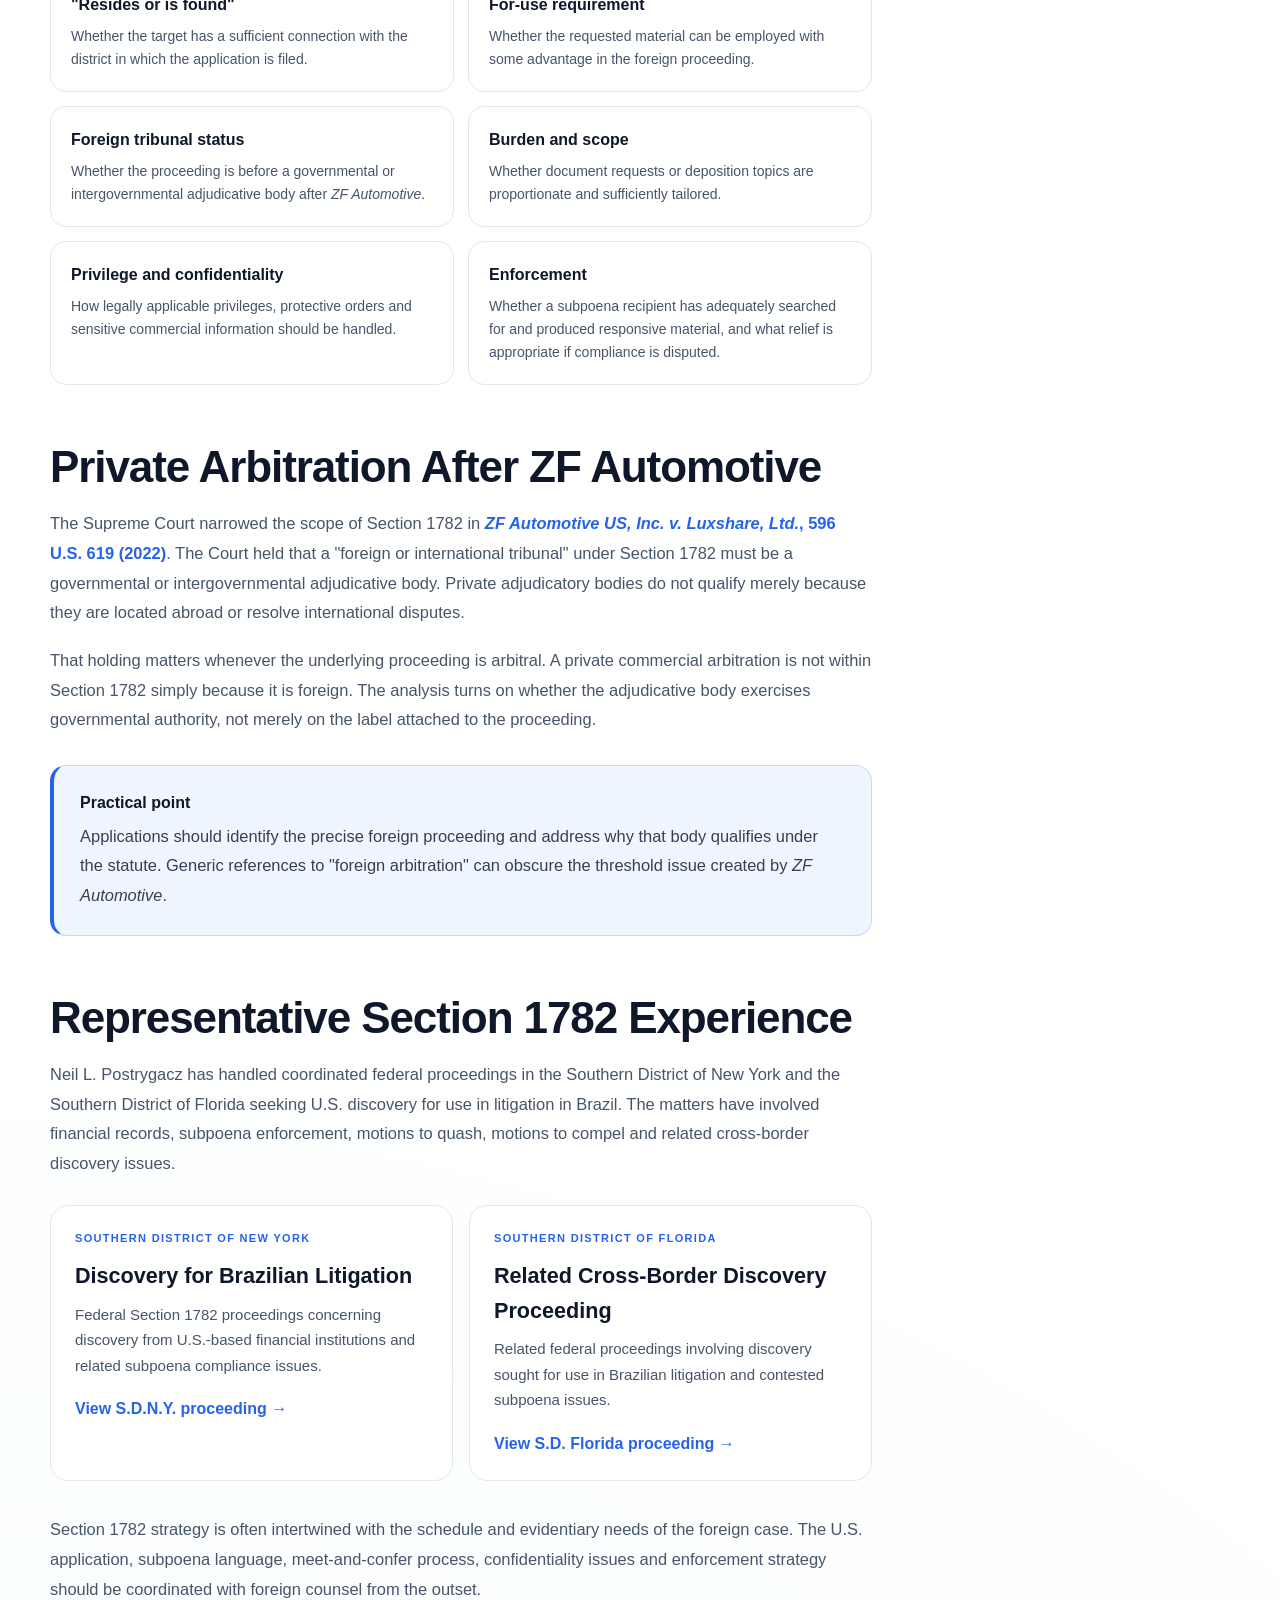
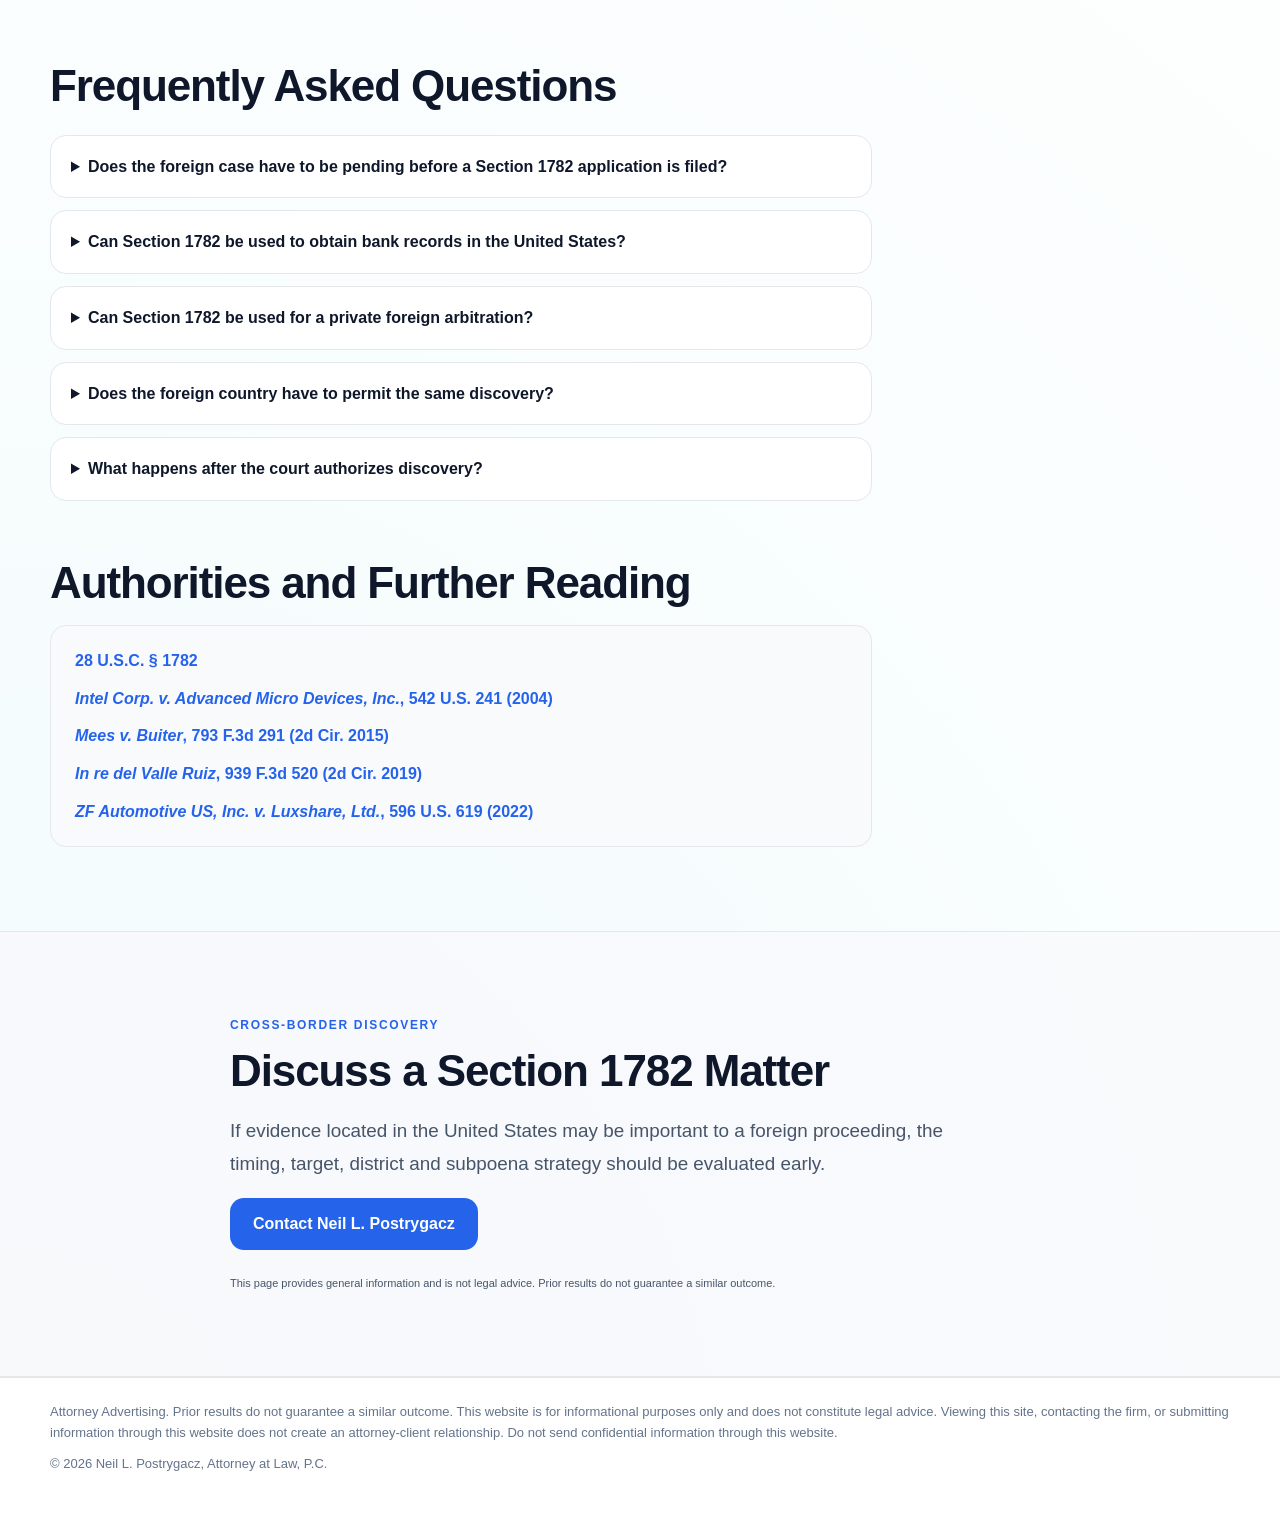
==== commit 06091862: "Add Second Circuit Section 1782 authority and sidebar trust signals" ====
--- a/1782-discovery.html
+++ b/1782-discovery.html
@@ -7,74 +7,46 @@
   <meta name="description" content="New York attorney Neil L. Postrygacz handles 28 U.S.C. § 1782 applications, subpoenas and discovery disputes for use in qualifying foreign proceedings." />
   <meta name="robots" content="index, follow" />
   <link rel="canonical" href="https://www.neilesq.com/1782-discovery.html" />
-
   <meta property="og:title" content="28 U.S.C. § 1782 Discovery Attorney | Neil L. Postrygacz" />
-  <meta property="og:description" content="A practical guide to Section 1782 applications, the Intel factors, subpoenas, objections and the limits after ZF Automotive." />
+  <meta property="og:description" content="A practical guide to Section 1782 applications, Second Circuit authority, the Intel factors, subpoenas, objections and the limits after ZF Automotive." />
   <meta property="og:type" content="article" />
   <meta property="og:url" content="https://www.neilesq.com/1782-discovery.html" />
   <meta property="og:image" content="https://www.neilesq.com/assets/boardroom.jpg" />
   <meta name="twitter:card" content="summary_large_image" />
   <meta name="twitter:title" content="28 U.S.C. § 1782 Discovery Attorney | Neil L. Postrygacz" />
-  <meta name="twitter:description" content="A practical guide to Section 1782 applications, the Intel factors, subpoenas, objections and the limits after ZF Automotive." />
+  <meta name="twitter:description" content="A practical guide to Section 1782 applications, Second Circuit authority, subpoenas and contested cross-border discovery." />
   <meta name="theme-color" content="#ffffff" />
-
   <link rel="icon" type="image/png" href="assets/favicon.png" />
   <link rel="stylesheet" href="styles.css" />
-
   <script type="application/ld+json">
   {
-    "@context": "https://schema.org",
-    "@graph": [
+    "@context":"https://schema.org",
+    "@graph":[
       {
-        "@type": "Article",
-        "@id": "https://www.neilesq.com/1782-discovery.html#article",
-        "headline": "28 U.S.C. § 1782 Discovery for Foreign Proceedings",
-        "description": "A practical guide to Section 1782 applications, the Intel factors, subpoenas, objections and the limits after ZF Automotive.",
-        "mainEntityOfPage": "https://www.neilesq.com/1782-discovery.html",
-        "dateModified": "2026-09-17",
-        "author": {
-          "@type": "Person",
-          "@id": "https://www.neilesq.com/#neil-postrygacz",
-          "name": "Neil L. Postrygacz"
-        },
-        "publisher": {
-          "@type": "Organization",
-          "@id": "https://www.neilesq.com/#firm",
-          "name": "Neil L. Postrygacz, Attorney at Law, P.C.",
-          "logo": {
-            "@type": "ImageObject",
-            "url": "https://www.neilesq.com/assets/logo.png"
-          }
-        }
+        "@type":"Article",
+        "@id":"https://www.neilesq.com/1782-discovery.html#article",
+        "headline":"28 U.S.C. § 1782 Discovery for Foreign Proceedings",
+        "description":"A practical guide to Section 1782 applications, Second Circuit authority, the Intel factors, subpoenas and contested cross-border discovery.",
+        "mainEntityOfPage":"https://www.neilesq.com/1782-discovery.html",
+        "dateModified":"2026-09-17",
+        "author":{"@type":"Person","@id":"https://www.neilesq.com/#neil-postrygacz","name":"Neil L. Postrygacz"},
+        "publisher":{"@type":"Organization","@id":"https://www.neilesq.com/#firm","name":"Neil L. Postrygacz, Attorney at Law, P.C.","logo":{"@type":"ImageObject","url":"https://www.neilesq.com/assets/logo.png"}}
       },
       {
-        "@type": "BreadcrumbList",
-        "itemListElement": [
-          {
-            "@type": "ListItem",
-            "position": 1,
-            "name": "Home",
-            "item": "https://www.neilesq.com/"
-          },
-          {
-            "@type": "ListItem",
-            "position": 2,
-            "name": "28 U.S.C. § 1782 Discovery",
-            "item": "https://www.neilesq.com/1782-discovery.html"
-          }
+        "@type":"BreadcrumbList",
+        "itemListElement":[
+          {"@type":"ListItem","position":1,"name":"Home","item":"https://www.neilesq.com/"},
+          {"@type":"ListItem","position":2,"name":"28 U.S.C. § 1782 Discovery","item":"https://www.neilesq.com/1782-discovery.html"}
         ]
       }
     ]
   }
   </script>
 </head>
-
 <body>
   <header class="site-header">
     <div class="container nav">
-      <a href="/" class="brand" aria-label="Neil L. Postrygacz home">
-        <img src="assets/logo.png" alt="Neil L. Postrygacz, Attorney at Law, P.C." />
-      </a>
+      <a href="/" class="brand" aria-label="Neil L. Postrygacz home"><img src="assets/logo.png" alt="Neil L. Postrygacz, Attorney at Law, P.C." /></a>
       <button class="menu-toggle" aria-label="Toggle menu" onclick="document.body.classList.toggle('menu-open')">Menu</button>
       <nav class="nav-links" aria-label="Primary navigation">
         <a href="/#about">About</a>
@@ -90,12 +62,10 @@
   <main>
     <section class="page-hero">
       <div class="container">
-        <nav class="breadcrumbs" aria-label="Breadcrumb">
-          <a href="/">Home</a><span aria-hidden="true">/</span><span>28 U.S.C. § 1782 Discovery</span>
-        </nav>
+        <nav class="breadcrumbs" aria-label="Breadcrumb"><a href="/">Home</a><span aria-hidden="true">/</span><span>28 U.S.C. § 1782 Discovery</span></nav>
         <span class="section-kicker standalone">CROSS-BORDER DISCOVERY</span>
         <h1>28 U.S.C. § 1782 Discovery for Foreign Proceedings</h1>
-        <p class="page-lead">Section 1782 can allow an interested person to seek documents or testimony in a U.S. federal court for use in a qualifying foreign or international proceeding. When the evidence is held by a U.S. bank, company, executive or other witness, the statute can become an important part of cross-border litigation strategy.</p>
+        <p class="page-lead">Section 1782 can allow an interested person to seek documents or testimony in a U.S. federal court for use in a qualifying foreign or international proceeding. When evidence is held by a U.S. bank, company, executive or other witness, the statute can become an important part of cross-border litigation strategy.</p>
         <div class="hero-actions left">
           <a class="button primary" href="/#contact">Discuss a § 1782 Matter</a>
           <a class="button secondary" href="#requirements">See the Requirements</a>
@@ -106,15 +76,12 @@
     <section class="section page-section">
       <div class="container content-layout">
         <article class="content-main">
-          <div class="byline">
-            <span>By Neil L. Postrygacz</span>
-            <span>Updated September 17, 2026</span>
-          </div>
-
+          <div class="byline"><span>By Neil L. Postrygacz</span><span>Updated September 17, 2026</span></div>
           <nav class="toc" aria-label="On this page">
             <strong>On this page</strong>
             <a href="#what-it-does">What Section 1782 does</a>
             <a href="#requirements">Statutory requirements</a>
+            <a href="#second-circuit">Section 1782 in the Second Circuit</a>
             <a href="#intel">The Intel factors</a>
             <a href="#discovery">What discovery may be sought</a>
             <a href="#challenges">Common objections and disputes</a>
@@ -126,58 +93,43 @@
           <section id="what-it-does" class="article-section">
             <h2>What Section 1782 Does</h2>
             <p><a class="inline-link" href="https://www.law.cornell.edu/uscode/text/28/1782" target="_blank" rel="noopener noreferrer">28 U.S.C. § 1782</a> authorizes a federal district court, in appropriate circumstances, to order a person who resides or is found in the district to provide testimony, a statement, documents or other things for use in a proceeding before a qualifying foreign or international tribunal. An application may be made by the foreign or international tribunal itself or by an "interested person."</p>
-
             <p>Unless the court directs otherwise, discovery ordered under the statute proceeds in accordance with the Federal Rules of Civil Procedure. The statute also preserves legally applicable privileges.</p>
-
-            <div class="callout">
-              <strong>Why it matters</strong>
-              <p>A party litigating abroad may not have direct access to evidence located in the United States. Section 1782 can provide a federal-court mechanism to obtain that evidence without requiring the underlying foreign proceeding to move into a U.S. court.</p>
-            </div>
+            <div class="callout"><strong>Why it matters</strong><p>A party litigating abroad may not have direct access to evidence located in the United States. Section 1782 can provide a federal-court mechanism to obtain that evidence without requiring the underlying foreign proceeding to move into a U.S. court.</p></div>
           </section>
 
           <section id="requirements" class="article-section">
             <h2>The Statutory Requirements</h2>
             <p>A Section 1782 application generally requires the applicant to establish the statutory predicates before the court decides whether discovery should be allowed as a matter of discretion.</p>
-
             <div class="numbered-steps">
               <div><span>1</span><p><strong>The discovery target resides or is found in the district.</strong> The application must be brought in the federal district where the person or entity from whom discovery is sought resides or is found.</p></div>
               <div><span>2</span><p><strong>The discovery is for use in a qualifying proceeding.</strong> The evidence must be sought for use in a proceeding before a foreign or international tribunal within the meaning of the statute.</p></div>
               <div><span>3</span><p><strong>The application is made by a tribunal or an interested person.</strong> A litigant in the foreign proceeding is ordinarily an interested person, although the statutory category can extend beyond formally named parties.</p></div>
             </div>
-
-            <p>The Supreme Court has also held that the foreign proceeding need not already be pending if it is within reasonable contemplation. The inquiry is fact specific, and the applicant should be prepared to show that the contemplated proceeding is more than speculative. In the Second Circuit, <a class="inline-link" href="https://cases.justia.com/federal/appellate-courts/ca2/14-1866/14-1866-2015-07-17.pdf" target="_blank" rel="noopener noreferrer"><em>Mees v. Buiter</em>, 793 F.3d 291 (2d Cir. 2015)</a>, further explains that the requested material need not be indispensable; it is enough that the material is to be used at some stage of the foreign proceeding.</p>
+            <p>The Supreme Court has also held that the foreign proceeding need not already be pending if it is within reasonable contemplation. The inquiry is fact specific, and the applicant should be prepared to show that the contemplated proceeding is more than speculative.</p>
+          </section>
+
+          <section id="second-circuit" class="article-section">
+            <h2>Section 1782 in the Second Circuit</h2>
+            <p>For applications filed in New York, Second Circuit authority is especially important. In <a class="inline-link" href="https://cases.justia.com/federal/appellate-courts/ca2/14-1866/14-1866-2015-07-17.pdf" target="_blank" rel="noopener noreferrer"><em>Mees v. Buiter</em>, 793 F.3d 291 (2d Cir. 2015)</a>, the court explained that material need not be indispensable to satisfy the statute's "for use" requirement. It is enough that the applicant will employ the material with some advantage at some stage of the foreign proceeding.</p>
+            <p>In <a class="inline-link" href="https://law.justia.com/cases/federal/appellate-courts/ca2/18-3226/18-3226-2019-10-07.html" target="_blank" rel="noopener noreferrer"><em>In re del Valle Ruiz</em>, 939 F.3d 520 (2d Cir. 2019)</a>, the Second Circuit held that Section 1782's "resides or is found" language reaches as far as personal jurisdiction consistent with due process. The court also rejected a categorical bar on discovery of documents located outside the United States, while recognizing that the location of documents can still matter to the district court's discretionary analysis.</p>
+            <div class="callout"><strong>Why this matters in New York</strong><p>Questions about where a discovery target is "found," the target's contacts with the district, and where responsive records are stored can be central when discovery is sought from banks, multinational companies and other third parties in the Southern District of New York.</p></div>
           </section>
 
           <section id="intel" class="article-section">
             <h2>The Intel Factors</h2>
             <p>Even when the statutory requirements are satisfied, discovery is not automatic. In <a class="inline-link" href="https://www.supremecourt.gov/opinions/boundvolumes/542bv.pdf" target="_blank" rel="noopener noreferrer"><em>Intel Corp. v. Advanced Micro Devices, Inc.</em>, 542 U.S. 241 (2004)</a>, the Supreme Court identified discretionary considerations that guide the district court's decision.</p>
-
             <div class="factor-list">
-              <div>
-                <h3>1. Whether the target is a participant in the foreign proceeding</h3>
-                <p>If the evidence holder is already subject to the foreign tribunal's jurisdiction, the foreign tribunal may be able to obtain the evidence itself. Discovery from a nonparticipant located in the United States can present a stronger case for federal-court assistance.</p>
-              </div>
-              <div>
-                <h3>2. The nature and receptivity of the foreign proceeding</h3>
-                <p>The court may consider the nature of the foreign tribunal, the character of the proceeding and whether the foreign government, court or agency appears receptive to U.S. judicial assistance.</p>
-              </div>
-              <div>
-                <h3>3. Whether the request attempts to circumvent proof-gathering restrictions</h3>
-                <p>The court may examine whether the application is an effort to evade foreign proof-gathering limits or other policies of the foreign country or the United States.</p>
-              </div>
-              <div>
-                <h3>4. Whether the discovery is unduly intrusive or burdensome</h3>
-                <p>Requests that are overbroad, disproportionate or unnecessarily burdensome may be narrowed or denied. Careful subpoena drafting is therefore central to a strong application.</p>
-              </div>
-            </div>
-
+              <div><h3>1. Whether the target is a participant in the foreign proceeding</h3><p>If the evidence holder is already subject to the foreign tribunal's jurisdiction, the foreign tribunal may be able to obtain the evidence itself. Discovery from a nonparticipant located in the United States can present a stronger case for federal-court assistance.</p></div>
+              <div><h3>2. The nature and receptivity of the foreign proceeding</h3><p>The court may consider the nature of the foreign tribunal, the character of the proceeding and whether the foreign government, court or agency appears receptive to U.S. judicial assistance.</p></div>
+              <div><h3>3. Whether the request attempts to circumvent proof-gathering restrictions</h3><p>The court may examine whether the application is an effort to evade foreign proof-gathering limits or other policies of the foreign country or the United States.</p></div>
+              <div><h3>4. Whether the discovery is unduly intrusive or burdensome</h3><p>Requests that are overbroad, disproportionate or unnecessarily burdensome may be narrowed or denied. Careful subpoena drafting is therefore central to a strong application.</p></div>
+            </div>
             <p><em>Intel</em> also rejected a categorical rule requiring the requested material to be discoverable under the law of the foreign forum. That does not make foreign law irrelevant, but it means U.S. discoverability does not turn solely on whether the same evidence could be compelled abroad.</p>
           </section>
 
           <section id="discovery" class="article-section">
             <h2>What Discovery May Be Sought</h2>
             <p>Depending on the facts, the target and the court's order, Section 1782 discovery may include:</p>
-
             <ul class="check-list">
               <li>Bank and financial records.</li>
               <li>Corporate books, records and transaction documents.</li>
@@ -186,19 +138,15 @@
               <li>Deposition testimony from individuals or corporate representatives.</li>
               <li>Other electronically stored information relevant to the foreign proceeding.</li>
             </ul>
-
             <p>The statute is a gateway to discovery, not a blank check. Once discovery is authorized, issues of relevance, burden, proportionality, privilege, confidentiality and subpoena compliance can become central. Those disputes often proceed under the Federal Rules of Civil Procedure, including Rule 45.</p>
-
             <h3>Financial Institutions and Third-Party Records</h3>
             <p>Section 1782 is frequently considered when relevant records are held by U.S. financial institutions or other third parties outside the direct reach of the foreign tribunal. Applications involving banks can raise questions about account identification, custodians, privacy, confidentiality, the geographic location of records and the proper scope of a subpoena.</p>
-
             <p>In a contested matter, the dispute may continue well beyond the initial application. The subpoena recipient or an affected party may seek to quash or narrow discovery, and the applicant may need to move to compel compliance. The initial application should therefore be planned with enforcement in mind.</p>
           </section>
 
           <section id="challenges" class="article-section">
             <h2>Common Objections and Discovery Disputes</h2>
             <p>Section 1782 proceedings often involve several layers of litigation. Common issues include:</p>
-
             <div class="topic-grid">
               <div class="topic-card"><strong>"Resides or is found"</strong><span>Whether the target has a sufficient connection with the district in which the application is filed.</span></div>
               <div class="topic-card"><strong>For-use requirement</strong><span>Whether the requested material can be employed with some advantage in the foreign proceeding.</span></div>
@@ -212,60 +160,28 @@
           <section id="zf" class="article-section">
             <h2>Private Arbitration After ZF Automotive</h2>
             <p>The Supreme Court narrowed the scope of Section 1782 in <a class="inline-link" href="https://www.supremecourt.gov/opinions/21pdf/21-401_2cp3.pdf" target="_blank" rel="noopener noreferrer"><em>ZF Automotive US, Inc. v. Luxshare, Ltd.</em>, 596 U.S. 619 (2022)</a>. The Court held that a "foreign or international tribunal" under Section 1782 must be a governmental or intergovernmental adjudicative body. Private adjudicatory bodies do not qualify merely because they are located abroad or resolve international disputes.</p>
-
             <p>That holding matters whenever the underlying proceeding is arbitral. A private commercial arbitration is not within Section 1782 simply because it is foreign. The analysis turns on whether the adjudicative body exercises governmental authority, not merely on the label attached to the proceeding.</p>
-
-            <div class="callout">
-              <strong>Practical point</strong>
-              <p>Applications should identify the precise foreign proceeding and address why that body qualifies under the statute. Generic references to "foreign arbitration" can obscure the threshold issue created by <em>ZF Automotive</em>.</p>
-            </div>
+            <div class="callout"><strong>Practical point</strong><p>Applications should identify the precise foreign proceeding and address why that body qualifies under the statute. Generic references to "foreign arbitration" can obscure the threshold issue created by <em>ZF Automotive</em>.</p></div>
           </section>
 
           <section id="experience" class="article-section">
             <h2>Representative Section 1782 Experience</h2>
             <p>Neil L. Postrygacz has handled coordinated federal proceedings in the Southern District of New York and the Southern District of Florida seeking U.S. discovery for use in litigation in Brazil. The matters have involved financial records, subpoena enforcement, motions to quash, motions to compel and related cross-border discovery issues.</p>
-
             <div class="matter-list">
-              <div class="matter-item">
-                <span class="result-label">SOUTHERN DISTRICT OF NEW YORK</span>
-                <h3>Discovery for Brazilian Litigation</h3>
-                <p>Federal Section 1782 proceedings concerning discovery from U.S.-based financial institutions and related subpoena compliance issues.</p>
-                <a class="text-link" href="https://docs.justia.com/cases/federal/district-courts/new-york/nysdce/1%3A2022mc00348/590658/66" target="_blank" rel="noopener noreferrer">View S.D.N.Y. proceeding →</a>
-              </div>
-              <div class="matter-item">
-                <span class="result-label">SOUTHERN DISTRICT OF FLORIDA</span>
-                <h3>Related Cross-Border Discovery Proceeding</h3>
-                <p>Related federal proceedings involving discovery sought for use in Brazilian litigation and contested subpoena issues.</p>
-                <a class="text-link" href="https://docs.justia.com/cases/federal/district-courts/florida/flsdce/1%3A2023mc24326/657592/69" target="_blank" rel="noopener noreferrer">View S.D. Florida proceeding →</a>
-              </div>
-            </div>
-
+              <div class="matter-item"><span class="result-label">SOUTHERN DISTRICT OF NEW YORK</span><h3>Discovery for Brazilian Litigation</h3><p>Federal Section 1782 proceedings concerning discovery from U.S.-based financial institutions and related subpoena compliance issues.</p><a class="text-link" href="https://docs.justia.com/cases/federal/district-courts/new-york/nysdce/1%3A2022mc00348/590658/66" target="_blank" rel="noopener noreferrer">View S.D.N.Y. proceeding →</a></div>
+              <div class="matter-item"><span class="result-label">SOUTHERN DISTRICT OF FLORIDA</span><h3>Related Cross-Border Discovery Proceeding</h3><p>Related federal proceedings involving discovery sought for use in Brazilian litigation and contested subpoena issues.</p><a class="text-link" href="https://docs.justia.com/cases/federal/district-courts/florida/flsdce/1%3A2023mc24326/657592/69" target="_blank" rel="noopener noreferrer">View S.D. Florida proceeding →</a></div>
+            </div>
             <p>Section 1782 strategy is often intertwined with the schedule and evidentiary needs of the foreign case. The U.S. application, subpoena language, meet-and-confer process, confidentiality issues and enforcement strategy should be coordinated with foreign counsel from the outset.</p>
           </section>
 
           <section id="faq" class="article-section">
             <h2>Frequently Asked Questions</h2>
             <div class="faq-list">
-              <details>
-                <summary>Does the foreign case have to be pending before a Section 1782 application is filed?</summary>
-                <p>Not necessarily. Under <em>Intel</em>, the proceeding can qualify when it is within reasonable contemplation, but a speculative possibility of future litigation is not enough. The facts supporting the contemplated proceeding matter.</p>
-              </details>
-              <details>
-                <summary>Can Section 1782 be used to obtain bank records in the United States?</summary>
-                <p>Potentially, yes. If the statutory requirements are met and the court exercises its discretion to permit discovery, a subpoena may seek relevant records from a financial institution that is properly subject to the court's authority. Scope, burden, privilege, confidentiality and other objections still apply.</p>
-              </details>
-              <details>
-                <summary>Can Section 1782 be used for a private foreign arbitration?</summary>
-                <p>Ordinarily no. <em>ZF Automotive</em> holds that the relevant tribunal must exercise governmental or intergovernmental authority. A private commercial arbitral panel does not qualify merely because the arbitration is foreign or international.</p>
-              </details>
-              <details>
-                <summary>Does the foreign country have to permit the same discovery?</summary>
-                <p>No categorical foreign-discoverability requirement applies under <em>Intel</em>. The foreign tribunal's receptivity and any attempt to circumvent foreign proof-gathering restrictions can still matter to the court's discretionary analysis.</p>
-              </details>
-              <details>
-                <summary>What happens after the court authorizes discovery?</summary>
-                <p>The applicant typically serves the authorized subpoena or subpoenas. The recipient or another affected party may object, seek a protective order or move to quash. If compliance is incomplete or disputed, motion practice to compel or otherwise enforce the subpoena may follow.</p>
-              </details>
+              <details><summary>Does the foreign case have to be pending before a Section 1782 application is filed?</summary><p>Not necessarily. Under <em>Intel</em>, the proceeding can qualify when it is within reasonable contemplation, but a speculative possibility of future litigation is not enough. The facts supporting the contemplated proceeding matter.</p></details>
+              <details><summary>Can Section 1782 be used to obtain bank records in the United States?</summary><p>Potentially, yes. If the statutory requirements are met and the court exercises its discretion to permit discovery, a subpoena may seek relevant records from a financial institution that is properly subject to the court's authority. Scope, burden, privilege, confidentiality and other objections still apply.</p></details>
+              <details><summary>Can Section 1782 be used for a private foreign arbitration?</summary><p>Ordinarily no. <em>ZF Automotive</em> holds that the relevant tribunal must exercise governmental or intergovernmental authority. A private commercial arbitral panel does not qualify merely because the arbitration is foreign or international.</p></details>
+              <details><summary>Does the foreign country have to permit the same discovery?</summary><p>No categorical foreign-discoverability requirement applies under <em>Intel</em>. The foreign tribunal's receptivity and any attempt to circumvent foreign proof-gathering restrictions can still matter to the court's discretionary analysis.</p></details>
+              <details><summary>What happens after the court authorizes discovery?</summary><p>The applicant typically serves the authorized subpoena or subpoenas. The recipient or another affected party may object, seek a protective order or move to quash. If compliance is incomplete or disputed, motion practice to compel or otherwise enforce the subpoena may follow.</p></details>
             </div>
           </section>
 
@@ -275,6 +191,7 @@
               <a href="https://www.law.cornell.edu/uscode/text/28/1782" target="_blank" rel="noopener noreferrer">28 U.S.C. § 1782</a>
               <a href="https://www.supremecourt.gov/opinions/boundvolumes/542bv.pdf" target="_blank" rel="noopener noreferrer"><em>Intel Corp. v. Advanced Micro Devices, Inc.</em>, 542 U.S. 241 (2004)</a>
               <a href="https://cases.justia.com/federal/appellate-courts/ca2/14-1866/14-1866-2015-07-17.pdf" target="_blank" rel="noopener noreferrer"><em>Mees v. Buiter</em>, 793 F.3d 291 (2d Cir. 2015)</a>
+              <a href="https://law.justia.com/cases/federal/appellate-courts/ca2/18-3226/18-3226-2019-10-07.html" target="_blank" rel="noopener noreferrer"><em>In re del Valle Ruiz</em>, 939 F.3d 520 (2d Cir. 2019)</a>
               <a href="https://www.supremecourt.gov/opinions/21pdf/21-401_2cp3.pdf" target="_blank" rel="noopener noreferrer"><em>ZF Automotive US, Inc. v. Luxshare, Ltd.</em>, 596 U.S. 619 (2022)</a>
             </div>
           </section>
@@ -282,14 +199,11 @@
 
         <aside class="content-sidebar">
           <div class="sidebar-card sticky-card">
+            <img class="sidebar-headshot" src="assets/headshot.jpg" alt="Neil L. Postrygacz" />
             <span class="section-kicker standalone">SECTION 1782 COUNSEL</span>
             <h3>Neil L. Postrygacz</h3>
             <p>Experience in contested Section 1782 proceedings in the Southern Districts of New York and Florida.</p>
-            <div class="sidebar-links">
-              <a href="mailto:neil@neilesq.com">neil@neilesq.com</a>
-              <a href="tel:+16466427492">646-642-7492</a>
-              <a href="/#contact">Contact the firm →</a>
-            </div>
+            <div class="sidebar-links"><a href="mailto:neil@neilesq.com">neil@neilesq.com</a><a href="tel:+16466427492">646-642-7492</a><a href="/#contact">Contact the firm →</a></div>
           </div>
         </aside>
       </div>
--- a/styles.css
+++ b/styles.css
@@ -1,4 +1,3 @@
-
 :root{
   --bg:#ffffff;
   --text:#0f172a;
@@ -24,16 +23,17 @@
 img{max-width:100%; display:block}
 a{color:inherit; text-decoration:none}
 .container{width:min(1180px, calc(100% - 40px)); margin:0 auto}
+.narrow{width:min(820px,100%)}
 .site-header{
   position:sticky; top:0; z-index:100;
-  background:rgba(255,255,255,.92);
+  background:rgba(255,255,255,.94);
   backdrop-filter:blur(10px);
   border-bottom:1px solid var(--line);
 }
 .nav{display:flex; align-items:center; justify-content:space-between; gap:20px; min-height:88px}
 .brand img{height:60px; width:auto}
-.nav-links{display:flex; gap:28px; align-items:center; color:var(--muted); font-size:14px}
-.nav-links a:hover{color:var(--blue)}
+.nav-links{display:flex; gap:24px; align-items:center; color:var(--muted); font-size:14px}
+.nav-links a:hover,.nav-links a[aria-current="page"]{color:var(--blue)}
 .menu-toggle{display:none; border:1px solid var(--line); background:#fff; padding:10px 14px; border-radius:10px}
 .hero{padding:72px 0 18px; text-align:center}
 .eyebrow{
@@ -42,12 +42,20 @@
   color:var(--blue-dark); font-size:12px; font-weight:700; letter-spacing:.18em; text-transform:uppercase
 }
 .hero h1{
-  max-width:960px; margin:22px auto 0; font-size:clamp(2.4rem, 6vw, 4.6rem); line-height:1.05; letter-spacing:-.03em
+  max-width:980px; margin:22px auto 0; font-size:clamp(2.4rem, 6vw, 4.6rem); line-height:1.05; letter-spacing:-.03em
+}
+.hero-tagline{
+  max-width:880px;
+  margin:20px auto 0;
+  color:var(--text);
+  font-size:clamp(1.15rem,2vw,1.45rem);
+  font-weight:700;
 }
 .lead{
-  max-width:900px; margin:22px auto 0; color:var(--muted); font-size:1.125rem
+  max-width:900px; margin:18px auto 0; color:var(--muted); font-size:1.125rem
 }
 .hero-actions{display:flex; gap:14px; justify-content:center; flex-wrap:wrap; margin-top:30px}
+.hero-actions.left{justify-content:flex-start}
 .button{
   display:inline-flex; align-items:center; justify-content:center; min-height:52px; padding:0 22px;
   border-radius:14px; font-weight:700; border:1px solid transparent
@@ -55,14 +63,7 @@
 .button.primary{background:var(--blue); color:#fff}
 .button.primary:hover{background:var(--blue-dark)}
 .button.secondary{background:#fff; border-color:var(--line); color:var(--text)}
-.highlights{
-  display:grid; grid-template-columns:repeat(2,minmax(0,1fr)); gap:14px;
-  margin:34px auto 0; max-width:980px; text-align:left
-}
-.highlight{
-  background:var(--panel); border:1px solid var(--line); border-radius:16px; padding:14px 18px;
-  color:#334155; font-size:14px; box-shadow:0 8px 24px rgba(15,23,42,.04)
-}
+.button.secondary:hover{border-color:#bfdbfe; color:var(--blue-dark)}
 .hero-image-section{padding:10px 0 28px}
 .image-card,.portrait-card{
   background:#fff; border:1px solid var(--line); border-radius:30px; padding:14px; box-shadow:var(--shadow)
@@ -70,22 +71,28 @@
 .image-card img{border-radius:22px; width:100%; aspect-ratio:16/9; object-fit:cover}
 .section{padding:84px 0}
 .alt{background:rgba(248,250,252,.85); border-top:1px solid var(--line); border-bottom:1px solid var(--line)}
-h2{font-size:clamp(2rem,4vw,2.75rem); line-height:1.1; margin:0 0 18px}
+h1,h2,h3{color:var(--text)}
+h2{font-size:clamp(2rem,4vw,2.75rem); line-height:1.1; margin:0 0 18px; letter-spacing:-.025em}
 h3{font-size:1.35rem; margin:0 0 10px}
 p{margin:0 0 18px; color:var(--muted)}
+ul{color:var(--muted)}
 .about-grid{display:grid; grid-template-columns:380px 1fr; gap:50px; align-items:start}
 .portrait-card img{border-radius:22px; aspect-ratio:9/11; object-fit:cover; object-position:center top}
-.text-link{color:var(--blue); font-weight:700}
+.text-link,.inline-link{color:var(--blue); font-weight:700}
+.text-link:hover,.inline-link:hover{text-decoration:underline}
+.section-kicker.standalone{
+  display:block;
+  margin-bottom:12px;
+  color:var(--blue);
+  font-size:12px;
+  font-weight:800;
+  letter-spacing:.14em;
+}
 .cards{display:grid; gap:22px; margin-top:28px}
 .two-col{grid-template-columns:repeat(2,minmax(0,1fr))}
 .card{
   background:#fff; border:1px solid var(--line); border-radius:22px; padding:26px;
   box-shadow:0 14px 36px rgba(15,23,42,.05)
-}
-.coming-soon{
-  margin-top:24px; background:#fff; border:1px solid var(--line); border-radius:22px;
-  min-height:150px; display:flex; align-items:center; justify-content:center;
-  font-size:1.125rem; color:var(--muted); box-shadow:0 14px 36px rgba(15,23,42,.05)
 }
 .section-intro{max-width:760px}
 .contact-grid{display:grid; grid-template-columns:1.1fr .9fr; gap:28px; align-items:start}
@@ -98,63 +105,29 @@
 .site-footer{border-top:1px solid var(--line); padding:24px 0 36px; background:#fff}
 .footer-text{font-size:13px; color:#64748b}
 .footer-text p{margin:0 0 10px; color:#64748b}
-@media (max-width: 900px){
-  .nav-links{display:none}
-  .menu-toggle{display:inline-flex}
-  body.menu-open .nav-links{
-    display:flex; position:absolute; left:20px; right:20px; top:88px; flex-direction:column;
-    background:#fff; border:1px solid var(--line); border-radius:18px; padding:18px; box-shadow:var(--shadow)
-  }
-  .highlights,.two-col,.about-grid,.contact-grid{grid-template-columns:1fr}
-  .brand img{height:48px}
-}
 .article-card {
-  max-width: 700px;
-  margin: 30px auto 0;
-  padding: 28px;
-  border-radius: 16px;
-  background: #ffffff;
-  border: 1px solid #e5e7eb;
-  box-shadow: 0 10px 25px rgba(0,0,0,0.05);
-  transition: all 0.25s ease;
-}
-
-.article-card:hover {
-  transform: translateY(-4px);
-  box-shadow: 0 18px 40px rgba(0,0,0,0.08);
-}
-
-.article-link {
-  text-decoration: none;
-  color: inherit;
-}
-
-.article-card h3 {
-  font-size: 22px;
-  margin-bottom: 10px;
-  color: #0f172a;
-}
-
-.article-card p {
-  color: #475569;
-  margin-bottom: 12px;
-  line-height: 1.6;
-}
-
-.read-more {
-  font-weight: 600;
-  color: #2563eb;
-}
-/* =========================================================
-   SELECTED RESULTS / REPRESENTATIVE MATTERS
-   ========================================================= */
-
+  max-width:760px;
+  margin:30px 0 0;
+  padding:28px;
+  border-radius:18px;
+  background:#ffffff;
+  border:1px solid var(--line);
+  box-shadow:0 10px 25px rgba(0,0,0,0.05);
+  transition:all .25s ease;
+}
+.article-card:hover{
+  transform:translateY(-4px);
+  box-shadow:0 18px 40px rgba(0,0,0,0.08);
+}
+.article-link{display:block; color:inherit}
+.article-card h3{font-size:22px; margin-bottom:10px}
+.article-card p{margin-bottom:12px}
+.read-more{font-weight:700; color:var(--blue)}
 #results.results-section{
   background:var(--bg);
   position:relative;
   overflow:hidden;
 }
-
 #results .results-header{
   display:grid;
   grid-template-columns:minmax(0,1.15fr) minmax(280px,.85fr);
@@ -162,39 +135,33 @@
   align-items:end;
   margin-bottom:34px;
 }
-
-#results .section-kicker{
+#results .section-kicker,
+.result-label{
   display:block;
   margin-bottom:12px;
   color:var(--blue);
-  font-size:12px;
+  font-size:11px;
   font-weight:800;
-  letter-spacing:.14em;
-}
-
+  letter-spacing:.12em;
+}
 #results .results-header h2{
   margin:0;
   max-width:700px;
-  color:var(--text);
   font-size:clamp(32px,4vw,48px);
   line-height:1.05;
   letter-spacing:-.035em;
 }
-
 #results .results-intro{
   margin:0;
   max-width:520px;
-  color:var(--muted);
   font-size:16px;
   line-height:1.75;
 }
-
 #results .results-grid{
   display:grid;
   grid-template-columns:repeat(2,minmax(0,1fr));
   gap:18px;
 }
-
 #results .result-card{
   position:relative;
   display:flex;
@@ -202,22 +169,16 @@
   min-height:300px;
   padding:30px;
   color:var(--text);
-  text-decoration:none;
   background:var(--bg);
   border:1px solid var(--line);
   border-radius:18px;
-  transition:
-    transform .2s ease,
-    border-color .2s ease,
-    box-shadow .2s ease;
-}
-
+  transition:transform .2s ease,border-color .2s ease,box-shadow .2s ease;
+}
 #results .result-card:hover{
   transform:translateY(-4px);
   border-color:rgba(37,99,235,.35);
   box-shadow:var(--shadow);
 }
-
 #results .result-card::before{
   content:"";
   position:absolute;
@@ -228,37 +189,23 @@
   background:var(--blue);
   border-radius:0 0 3px 3px;
 }
-
-#results .result-label{
-  display:block;
-  margin:9px 0 14px;
-  color:var(--blue);
-  font-size:11px;
-  font-weight:800;
-  letter-spacing:.12em;
-}
-
+#results .result-label{margin:9px 0 14px}
 #results .result-card h3{
   margin:0;
-  color:var(--text);
   font-size:22px;
   line-height:1.25;
   letter-spacing:-.02em;
 }
-
 #results .result-citation{
   margin-top:8px;
   color:var(--muted);
   font-size:13px;
 }
-
 #results .result-card p{
   margin:18px 0 24px;
-  color:var(--muted);
   font-size:14px;
   line-height:1.7;
 }
-
 #results .result-link{
   margin-top:auto;
   color:var(--blue);
@@ -266,29 +213,33 @@
   font-weight:800;
   letter-spacing:.04em;
 }
-
+#results .technology-matters{margin-top:52px}
+#results .technology-heading{max-width:760px; margin-bottom:24px}
+#results .technology-heading h3{
+  margin:0 0 12px;
+  font-size:clamp(28px,3vw,38px);
+  line-height:1.1;
+  letter-spacing:-.03em;
+}
+#results .technology-heading p{margin:0; font-size:15px; line-height:1.7}
+#results .technology-grid{
+  display:grid;
+  grid-template-columns:repeat(3,minmax(0,1fr));
+  gap:18px;
+}
+#results .technology-card{min-height:340px}
 #results .crossborder-feature{
   display:grid;
   grid-template-columns:minmax(0,1.2fr) minmax(260px,.8fr);
   gap:46px;
-  margin-top:22px;
+  margin-top:42px;
   padding:38px 40px;
   color:#fff;
-  background:
-    linear-gradient(
-      135deg,
-      var(--text) 0%,
-      var(--text) 55%,
-      var(--blue-dark) 140%
-    );
+  background:linear-gradient(135deg,var(--text) 0%,var(--text) 55%,var(--blue-dark) 140%);
   border-radius:20px;
   box-shadow:var(--shadow);
 }
-
-#results .crossborder-feature .section-kicker.light{
-  color:#93c5fd;
-}
-
+#results .crossborder-feature .section-kicker.light{color:#93c5fd}
 #results .crossborder-copy h3{
   margin:0 0 14px;
   color:#fff;
@@ -296,40 +247,24 @@
   line-height:1.15;
   letter-spacing:-.025em;
 }
-
-#results .crossborder-copy p{
-  margin:0;
-  max-width:700px;
-  color:#cbd5e1;
-  font-size:15px;
-  line-height:1.75;
-}
-
+#results .crossborder-copy p{margin:0; max-width:700px; color:#cbd5e1; font-size:15px; line-height:1.75}
 #results .crossborder-links{
   display:flex;
   flex-direction:column;
   justify-content:center;
-  gap:0;
   border-top:1px solid rgba(255,255,255,.14);
 }
-
 #results .crossborder-links a{
   display:block;
   padding:17px 0;
   color:#fff;
-  text-decoration:none;
   font-size:13px;
   font-weight:700;
   border-bottom:1px solid rgba(255,255,255,.14);
   transition:color .18s ease,padding-left .18s ease;
 }
-
-#results .crossborder-links a:hover{
-  color:#93c5fd;
-  padding-left:5px;
-}
-
-#results .results-disclaimer{
+#results .crossborder-links a:hover{color:#93c5fd; padding-left:5px}
+.results-disclaimer{
   max-width:820px;
   margin:24px auto 0;
   color:var(--muted);
@@ -337,86 +272,220 @@
   line-height:1.65;
   text-align:center;
 }
-
-/* Tablet */
+.results-disclaimer.left-align{margin:24px 0 0; text-align:left}
+.page-hero{
+  padding:64px 0 54px;
+  border-bottom:1px solid var(--line);
+  background:linear-gradient(180deg,rgba(239,246,255,.75),rgba(255,255,255,.3));
+}
+.page-hero h1{
+  max-width:920px;
+  margin:10px 0 18px;
+  font-size:clamp(2.7rem,6vw,4.8rem);
+  line-height:1.02;
+  letter-spacing:-.045em;
+}
+.page-lead{
+  max-width:850px;
+  color:var(--muted);
+  font-size:1.18rem;
+  line-height:1.75;
+}
+.page-lead.compact{max-width:760px}
+.breadcrumbs{
+  display:flex;
+  flex-wrap:wrap;
+  gap:8px;
+  margin-bottom:32px;
+  color:#64748b;
+  font-size:13px;
+}
+.breadcrumbs a{color:var(--blue); font-weight:700}
+.page-section{padding-top:68px}
+.content-layout{
+  display:grid;
+  grid-template-columns:minmax(0,1fr) 300px;
+  gap:58px;
+  align-items:start;
+}
+.content-main{min-width:0}
+.content-main > h2,
+.article-section > h2{
+  margin-top:58px;
+  scroll-margin-top:120px;
+}
+.content-main > h2:first-child{margin-top:0}
+.content-main h3{margin-top:28px}
+.content-main p,
+.content-main li{font-size:1.03rem; line-height:1.8}
+.content-sidebar{min-width:0}
+.sidebar-card{
+  padding:26px;
+  border:1px solid var(--line);
+  border-radius:20px;
+  background:#fff;
+  box-shadow:0 14px 36px rgba(15,23,42,.06);
+}
+.sticky-card{position:sticky; top:116px}
+.sidebar-links{display:grid; gap:9px; margin-top:20px}
+.sidebar-links a{color:var(--blue); font-weight:700}
+.callout{
+  margin:30px 0;
+  padding:24px 26px;
+  border:1px solid #bfdbfe;
+  border-left:4px solid var(--blue);
+  border-radius:16px;
+  background:#eff6ff;
+}
+.callout p{margin:6px 0 0; color:#334155}
+.topic-grid{
+  display:grid;
+  grid-template-columns:repeat(2,minmax(0,1fr));
+  gap:14px;
+  margin:24px 0 34px;
+}
+.topic-card{
+  display:flex;
+  flex-direction:column;
+  gap:7px;
+  padding:20px;
+  border:1px solid var(--line);
+  border-radius:16px;
+  background:#fff;
+}
+.topic-card strong{color:var(--text)}
+.topic-card span{color:var(--muted); font-size:14px; line-height:1.65}
+.check-list{
+  display:grid;
+  gap:10px;
+  padding-left:22px;
+  margin:22px 0 30px;
+}
+.matter-list{
+  display:grid;
+  grid-template-columns:repeat(2,minmax(0,1fr));
+  gap:16px;
+  margin:26px 0 34px;
+}
+.matter-item{
+  padding:24px;
+  border:1px solid var(--line);
+  border-radius:18px;
+  background:#fff;
+}
+.matter-item h3{margin:0 0 8px}
+.matter-item p{font-size:15px; line-height:1.7}
+.faq-list{display:grid; gap:12px; margin-top:24px}
+.faq-list details{
+  border:1px solid var(--line);
+  border-radius:16px;
+  background:#fff;
+  padding:0 20px;
+}
+.faq-list summary{
+  cursor:pointer;
+  padding:18px 0;
+  color:var(--text);
+  font-weight:800;
+}
+.faq-list details p{padding:0 0 18px; margin:0}
+.byline{
+  display:flex;
+  flex-wrap:wrap;
+  gap:12px 24px;
+  margin-bottom:28px;
+  color:#64748b;
+  font-size:13px;
+}
+.toc{
+  display:grid;
+  grid-template-columns:repeat(2,minmax(0,1fr));
+  gap:10px 20px;
+  margin:0 0 40px;
+  padding:24px;
+  border:1px solid var(--line);
+  border-radius:18px;
+  background:var(--panel);
+}
+.toc strong{grid-column:1/-1; margin-bottom:4px}
+.toc a{color:var(--blue); font-weight:700; font-size:14px}
+.article-section{scroll-margin-top:120px}
+.article-section + .article-section{margin-top:0}
+.numbered-steps{display:grid; gap:16px; margin:24px 0 30px}
+.numbered-steps > div{display:grid; grid-template-columns:42px 1fr; gap:14px; align-items:start}
+.numbered-steps span{
+  display:grid;
+  place-items:center;
+  width:38px;
+  height:38px;
+  border-radius:50%;
+  background:#eff6ff;
+  color:var(--blue-dark);
+  font-weight:800;
+}
+.numbered-steps p{margin:3px 0 0}
+.factor-list{
+  display:grid;
+  gap:18px;
+  margin:24px 0 30px;
+}
+.factor-list > div{
+  padding:22px 24px;
+  border:1px solid var(--line);
+  border-radius:16px;
+  background:#fff;
+}
+.factor-list h3{margin:0 0 8px}
+.factor-list p{margin:0; font-size:15px}
+.authority-links{
+  display:grid;
+  gap:12px;
+  padding:22px 24px;
+  border:1px solid var(--line);
+  border-radius:16px;
+  background:var(--panel);
+}
+.authority-links a{color:var(--blue); font-weight:700}
+.authority-links a:hover{text-decoration:underline}
+@media (max-width:1000px){
+  #results .technology-grid{grid-template-columns:1fr}
+  #results .technology-card{min-height:auto}
+}
 @media (max-width:900px){
-  #results .results-header{
-    grid-template-columns:1fr;
-    gap:18px;
+  .nav-links{display:none}
+  .menu-toggle{display:inline-flex}
+  body.menu-open .nav-links{
+    display:flex;
+    position:absolute;
+    left:20px;
+    right:20px;
+    top:88px;
+    flex-direction:column;
+    align-items:stretch;
+    background:#fff;
+    border:1px solid var(--line);
+    border-radius:18px;
+    padding:18px;
+    box-shadow:var(--shadow)
   }
-
-  #results .results-grid{
-    grid-template-columns:1fr;
-  }
-
-  #results .crossborder-feature{
-    grid-template-columns:1fr;
-    gap:28px;
-  }
-}
-
-/* Mobile */
-@media (max-width:600px){
-  #results .result-card{
-    min-height:auto;
-    padding:25px 22px;
-  }
-
-  #results .result-card::before{
-    left:22px;
-  }
-
-  #results .crossborder-feature{
-    padding:30px 24px;
-    border-radius:16px;
-  }
-
-  #results .results-header h2{
-    font-size:34px;
-  }
-}
-/* Technology & Emerging Industries */
-
-#results .technology-matters{
-  margin-top:52px;
-}
-
-#results .technology-heading{
-  max-width:760px;
-  margin-bottom:24px;
-}
-
-#results .technology-heading h3{
-  margin:0 0 12px;
-  color:var(--text);
-  font-size:clamp(28px,3vw,38px);
-  line-height:1.1;
-  letter-spacing:-.03em;
-}
-
-#results .technology-heading p{
-  margin:0;
-  color:var(--muted);
-  font-size:15px;
-  line-height:1.7;
-}
-
-#results .technology-grid{
-  display:grid;
-  grid-template-columns:repeat(3,minmax(0,1fr));
-  gap:18px;
-}
-
-#results .technology-card{
-  min-height:340px;
-}
-
-@media (max-width:1000px){
-  #results .technology-grid{
-    grid-template-columns:1fr;
-  }
-
-  #results .technology-card{
-    min-height:auto;
-  }
-}
+  .two-col,.about-grid,.contact-grid,.content-layout{grid-template-columns:1fr}
+  .brand img{height:48px}
+  #results .results-header{grid-template-columns:1fr; gap:18px}
+  #results .results-grid{grid-template-columns:1fr}
+  #results .crossborder-feature{grid-template-columns:1fr; gap:28px}
+  .content-sidebar{order:-1}
+  .sticky-card{position:static}
+  .matter-list{grid-template-columns:1fr}
+}
+@media (max-width:650px){
+  .container{width:min(100% - 28px,1180px)}
+  .section{padding:64px 0}
+  .hero{padding-top:54px}
+  .page-hero{padding:48px 0 42px}
+  .topic-grid,.toc{grid-template-columns:1fr}
+  .toc strong{grid-column:auto}
+  #results .result-card{min-height:auto; padding:25px 22px}
+  #results .result-card::before{left:22px}
+  #results .crossborder-feature{padding:30px 24px; border-radius:16px}
+  #results .results-header h2{font-size:34px}
+}
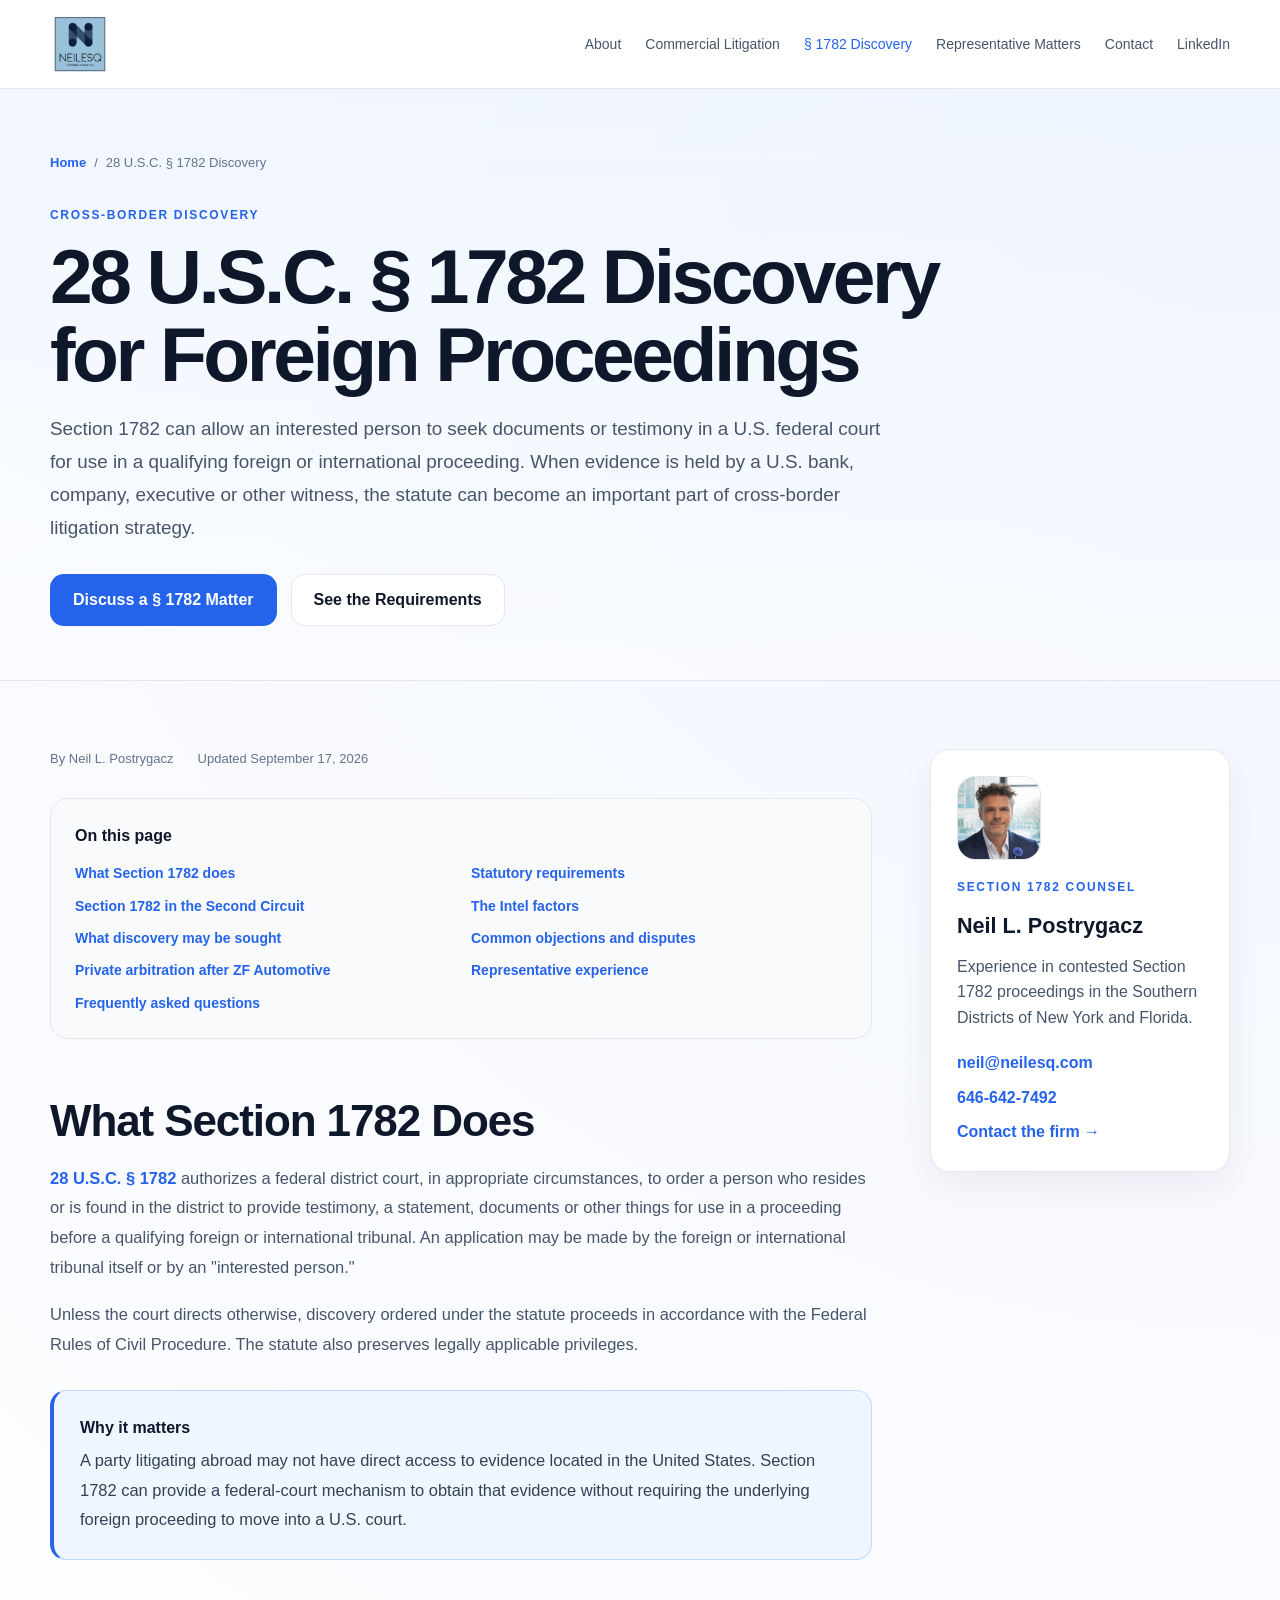
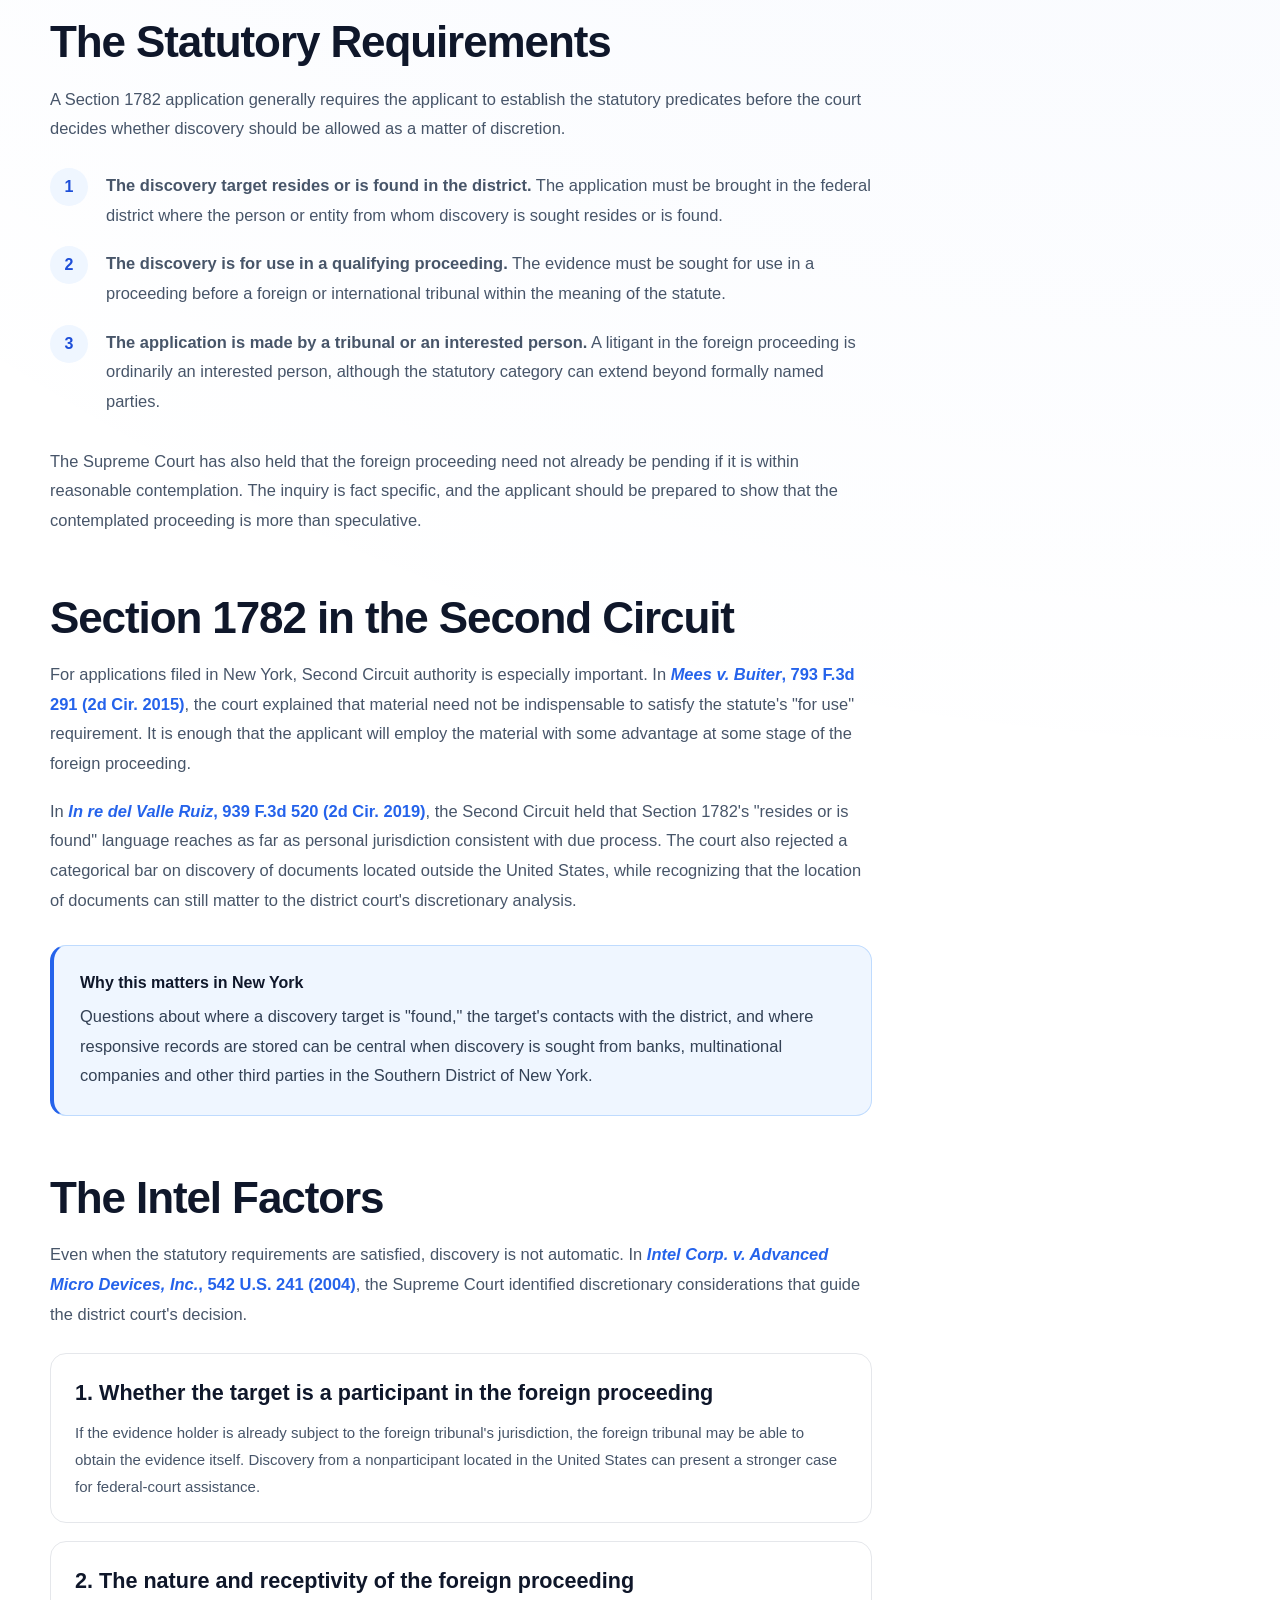
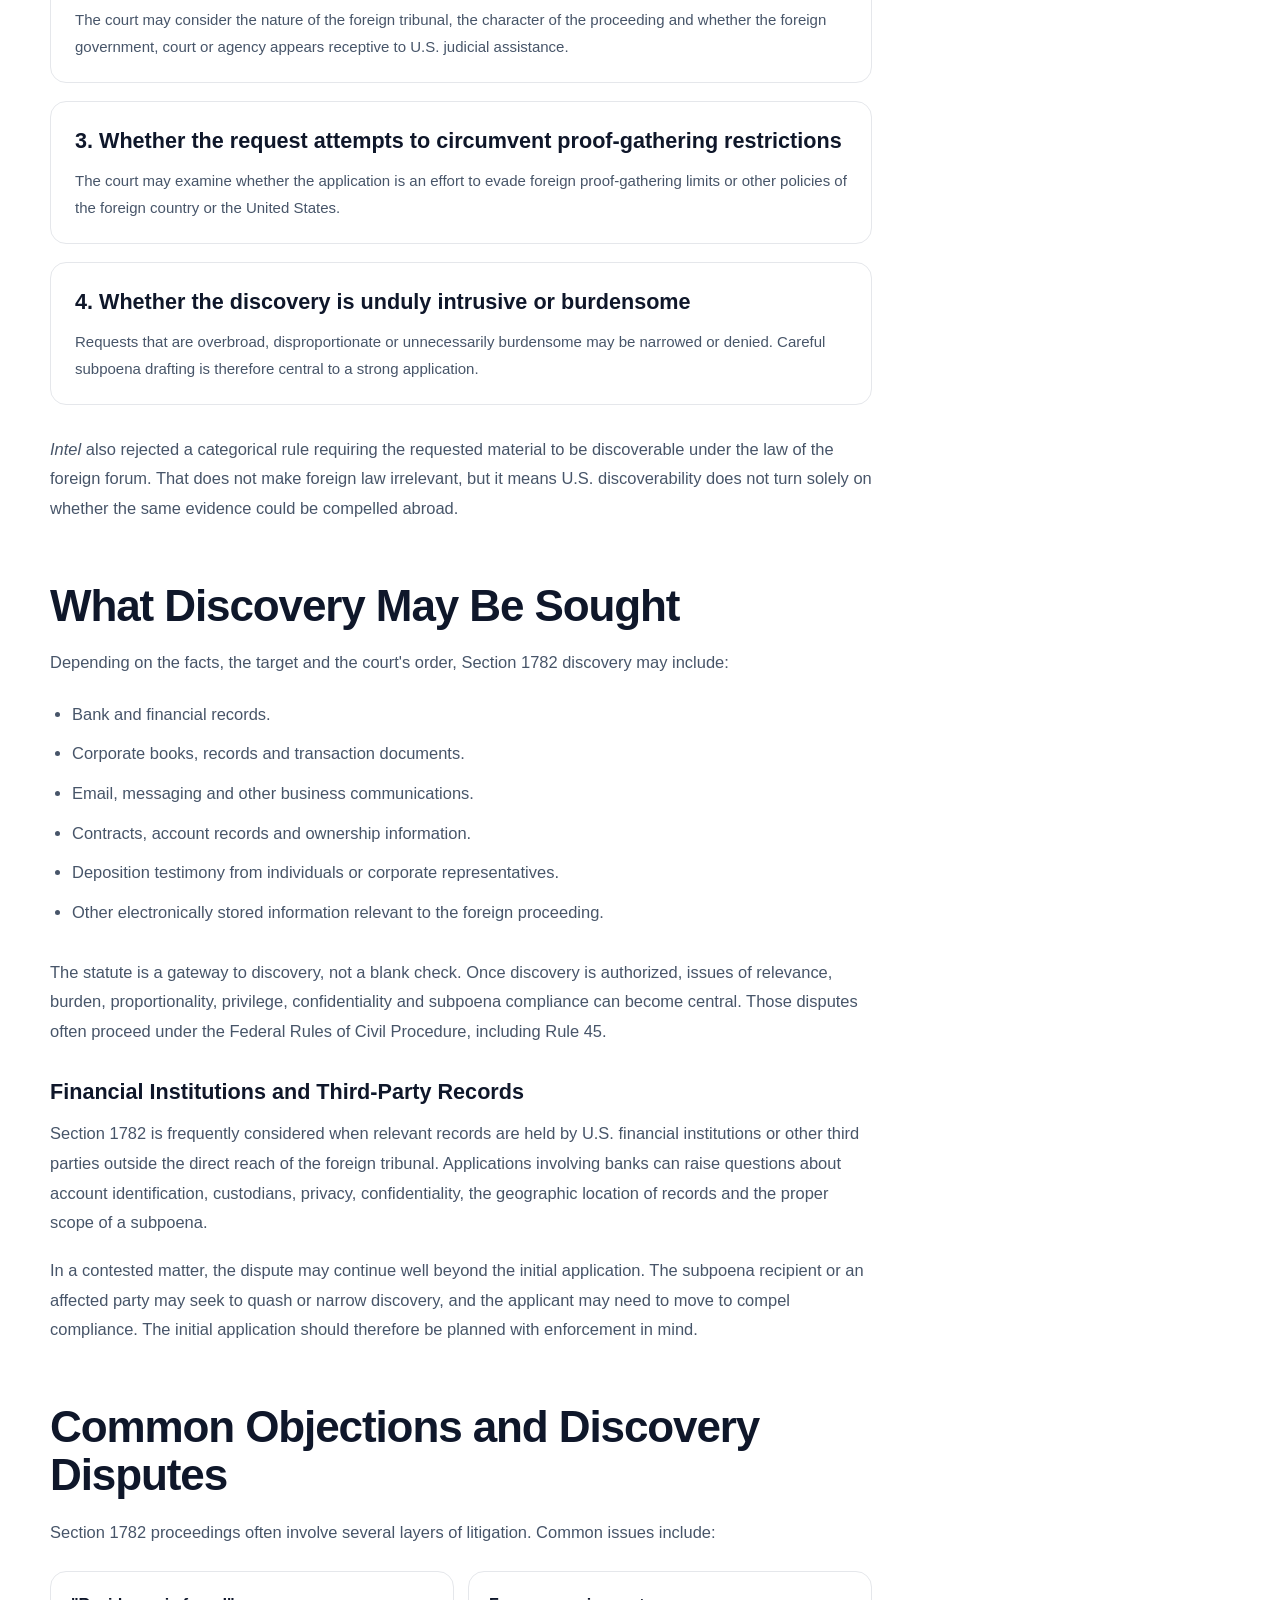
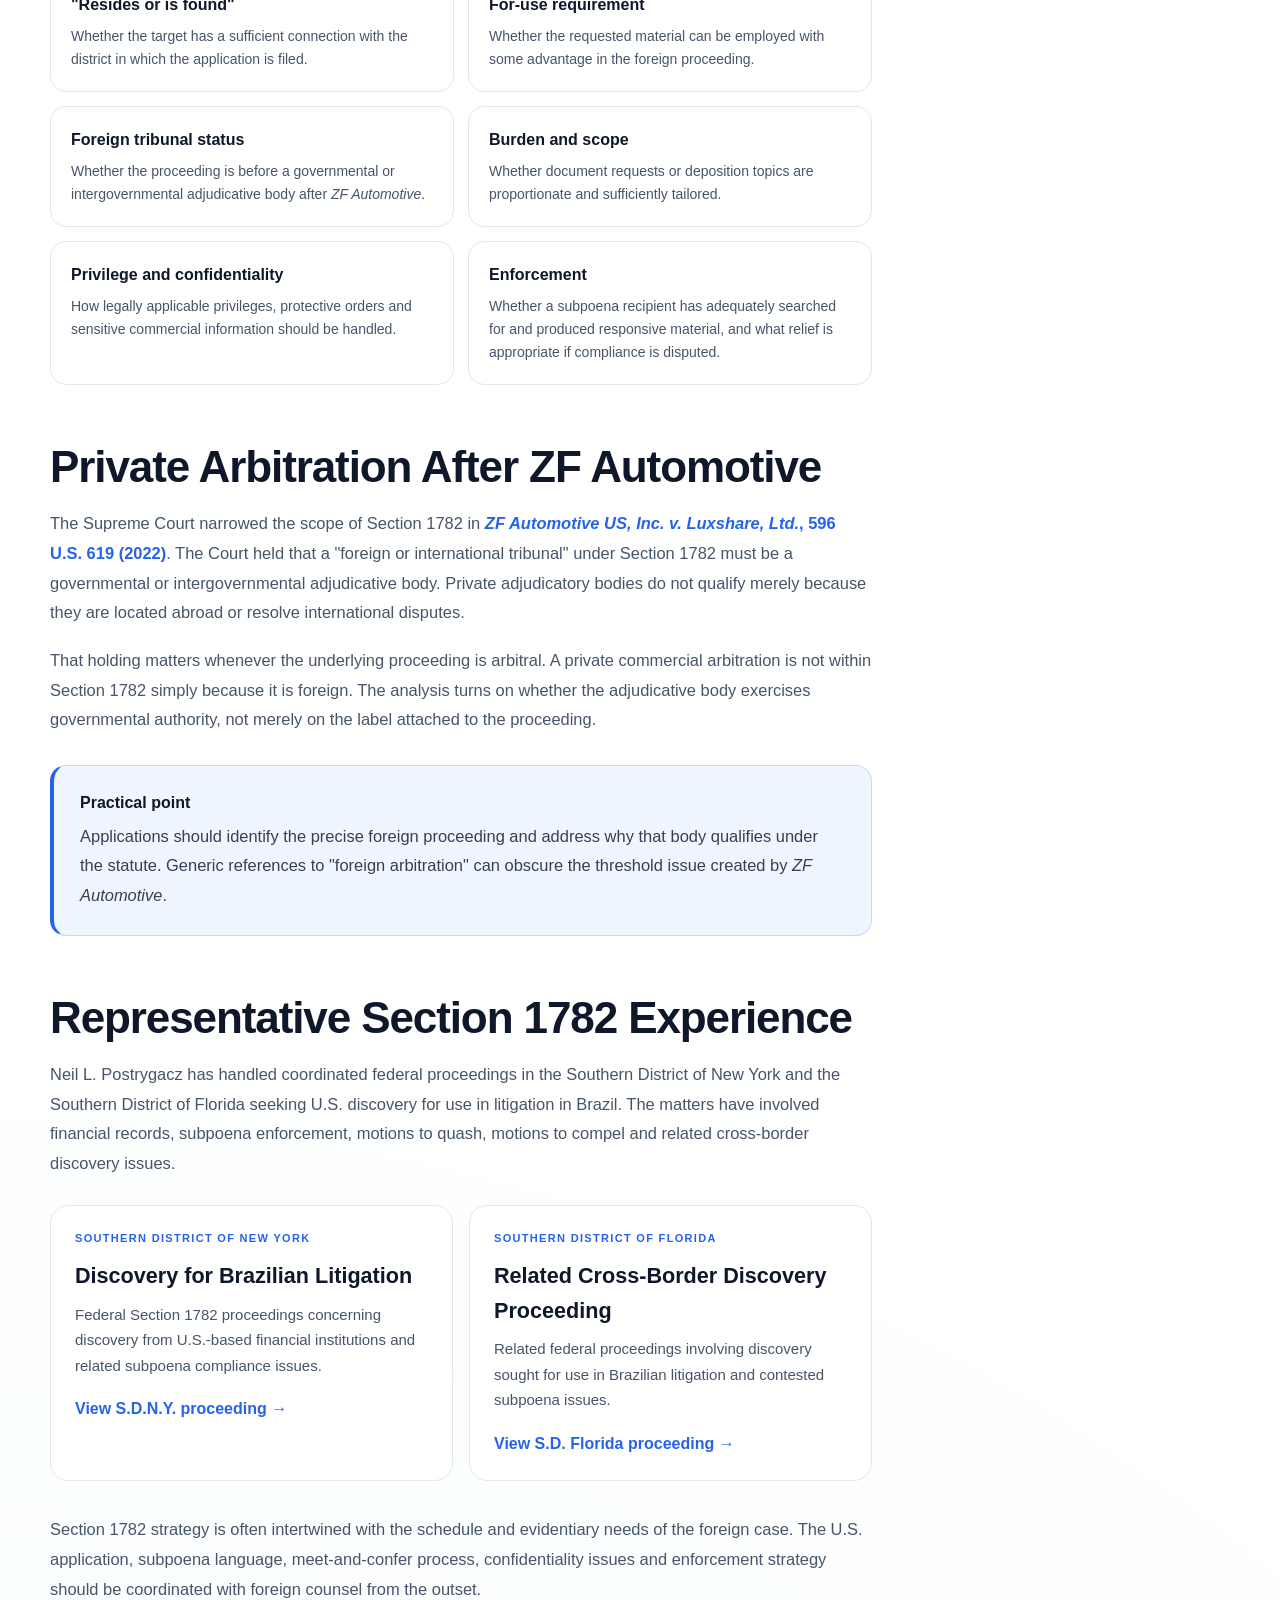
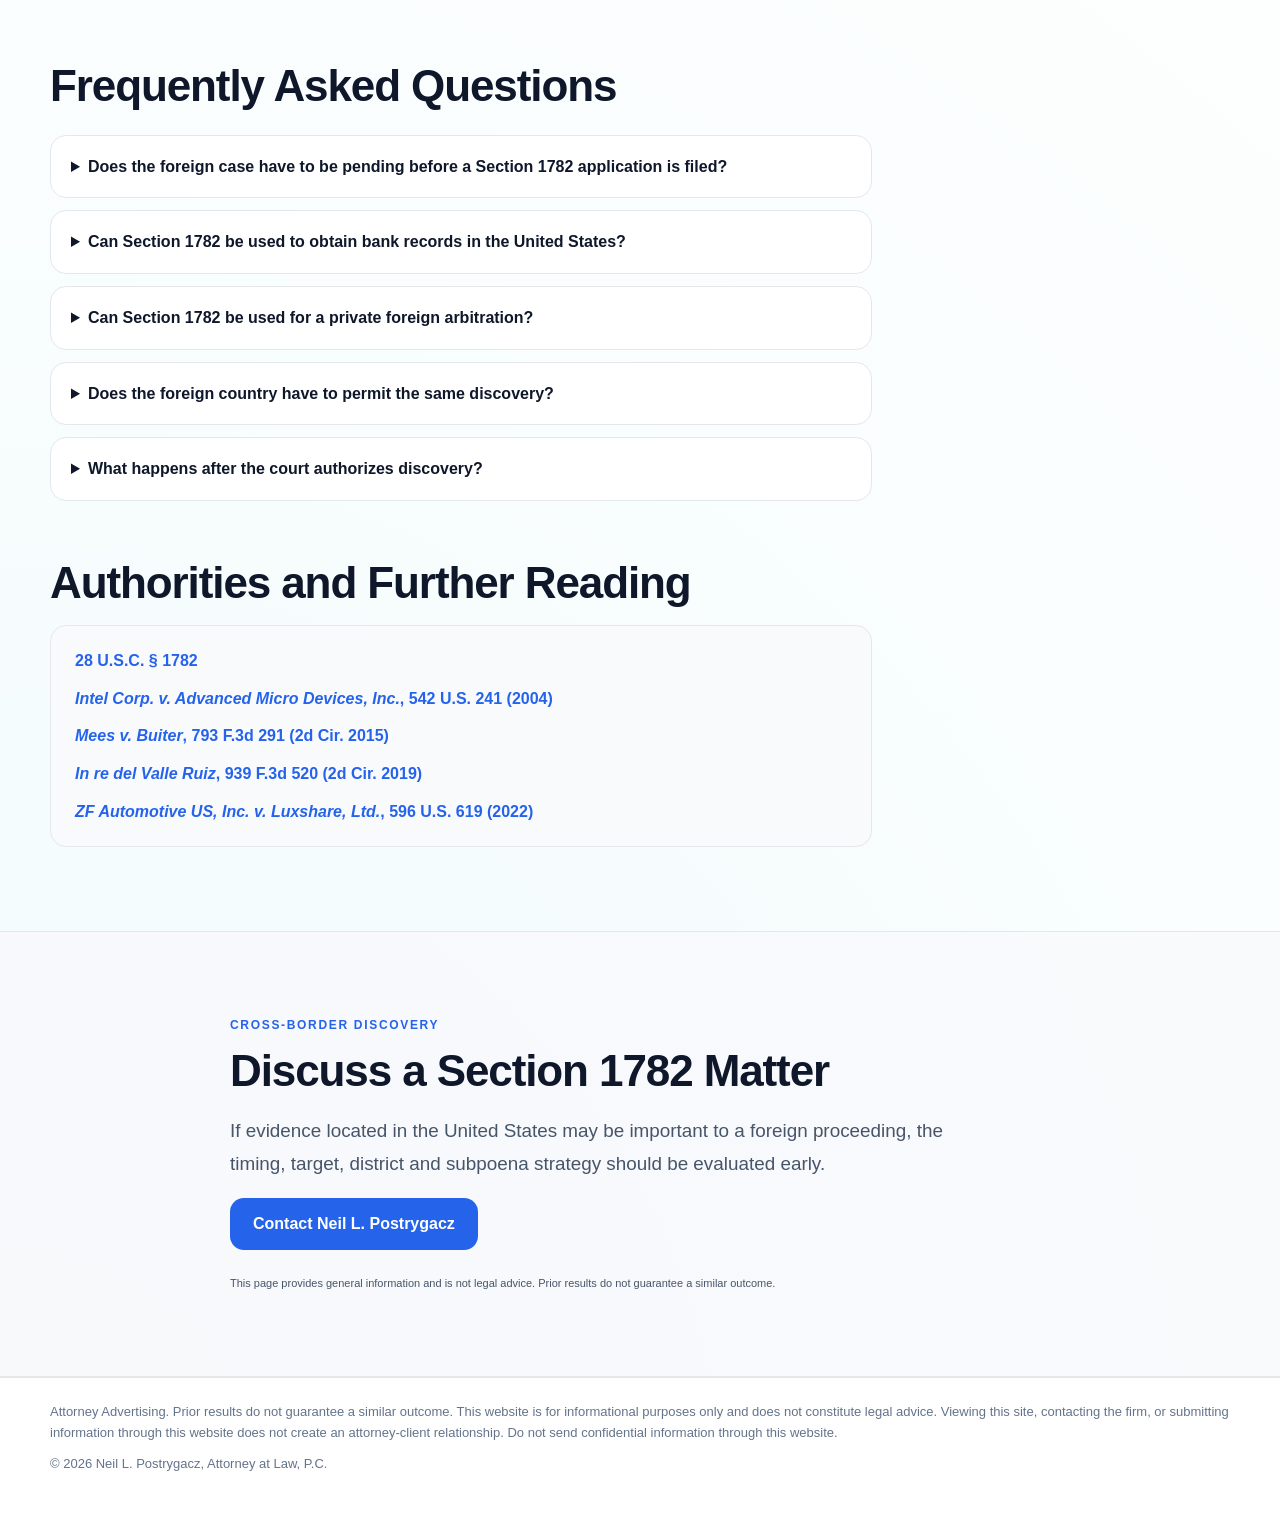
==== commit f6a1175a: "Strengthen Section 1782 article and FAQ schema" ====
--- a/1782-discovery.html
+++ b/1782-discovery.html
@@ -5,12 +5,14 @@
   <meta name="viewport" content="width=device-width, initial-scale=1" />
   <title>Section 1782 Discovery Attorney | Neil L. Postrygacz</title>
   <meta name="description" content="New York attorney Neil L. Postrygacz handles 28 U.S.C. § 1782 applications, subpoenas and discovery disputes for use in qualifying foreign proceedings." />
+  <meta name="author" content="Neil L. Postrygacz" />
   <meta name="robots" content="index, follow" />
   <link rel="canonical" href="https://www.neilesq.com/1782-discovery.html" />
   <meta property="og:title" content="28 U.S.C. § 1782 Discovery Attorney | Neil L. Postrygacz" />
   <meta property="og:description" content="A practical guide to Section 1782 applications, Second Circuit authority, the Intel factors, subpoenas, objections and the limits after ZF Automotive." />
   <meta property="og:type" content="article" />
   <meta property="og:url" content="https://www.neilesq.com/1782-discovery.html" />
+  <meta property="og:site_name" content="Neil L. Postrygacz, Attorney at Law, P.C." />
   <meta property="og:image" content="https://www.neilesq.com/assets/boardroom.jpg" />
   <meta name="twitter:card" content="summary_large_image" />
   <meta name="twitter:title" content="28 U.S.C. § 1782 Discovery Attorney | Neil L. Postrygacz" />
@@ -19,28 +21,144 @@
   <link rel="icon" type="image/png" href="assets/favicon.png" />
   <link rel="stylesheet" href="styles.css" />
   <script type="application/ld+json">
-  {
-    "@context":"https://schema.org",
-    "@graph":[
-      {
-        "@type":"Article",
-        "@id":"https://www.neilesq.com/1782-discovery.html#article",
-        "headline":"28 U.S.C. § 1782 Discovery for Foreign Proceedings",
-        "description":"A practical guide to Section 1782 applications, Second Circuit authority, the Intel factors, subpoenas and contested cross-border discovery.",
-        "mainEntityOfPage":"https://www.neilesq.com/1782-discovery.html",
-        "dateModified":"2026-09-17",
-        "author":{"@type":"Person","@id":"https://www.neilesq.com/#neil-postrygacz","name":"Neil L. Postrygacz"},
-        "publisher":{"@type":"Organization","@id":"https://www.neilesq.com/#firm","name":"Neil L. Postrygacz, Attorney at Law, P.C.","logo":{"@type":"ImageObject","url":"https://www.neilesq.com/assets/logo.png"}}
+{
+  "@context": "https://schema.org",
+  "@graph": [
+    {
+      "@type": "LegalService",
+      "@id": "https://www.neilesq.com/#firm",
+      "name": "Neil L. Postrygacz, Attorney at Law, P.C.",
+      "url": "https://www.neilesq.com/",
+      "logo": "https://www.neilesq.com/assets/logo.png",
+      "image": "https://www.neilesq.com/assets/headshot.jpg",
+      "telephone": "+1-646-642-7492",
+      "email": "neil@neilesq.com",
+      "areaServed": [
+        "New York",
+        "United States",
+        "International"
+      ],
+      "serviceType": [
+        "Cross-Border Discovery",
+        "28 U.S.C. Section 1782",
+        "Commercial Litigation"
+      ]
+    },
+    {
+      "@type": "Article",
+      "@id": "https://www.neilesq.com/1782-discovery.html#article",
+      "headline": "28 U.S.C. § 1782 Discovery for Foreign Proceedings",
+      "description": "A practical guide to Section 1782 applications, Second Circuit authority, the Intel factors, subpoenas and contested cross-border discovery.",
+      "mainEntityOfPage": "https://www.neilesq.com/1782-discovery.html",
+      "dateModified": "2026-09-17",
+      "author": {
+        "@type": "Person",
+        "@id": "https://www.neilesq.com/#neil-postrygacz",
+        "name": "Neil L. Postrygacz"
       },
-      {
-        "@type":"BreadcrumbList",
-        "itemListElement":[
-          {"@type":"ListItem","position":1,"name":"Home","item":"https://www.neilesq.com/"},
-          {"@type":"ListItem","position":2,"name":"28 U.S.C. § 1782 Discovery","item":"https://www.neilesq.com/1782-discovery.html"}
-        ]
+      "publisher": {
+        "@id": "https://www.neilesq.com/#firm"
+      },
+      "isPartOf": {
+        "@id": "https://www.neilesq.com/#website"
+      },
+      "about": [
+        "28 U.S.C. § 1782",
+        "Cross-Border Discovery",
+        "Foreign Proceedings"
+      ]
+    },
+    {
+      "@type": "BreadcrumbList",
+      "itemListElement": [
+        {
+          "@type": "ListItem",
+          "position": 1,
+          "name": "Home",
+          "item": "https://www.neilesq.com/"
+        },
+        {
+          "@type": "ListItem",
+          "position": 2,
+          "name": "28 U.S.C. § 1782 Discovery",
+          "item": "https://www.neilesq.com/1782-discovery.html"
+        }
+      ]
+    },
+    {
+      "@type": "Person",
+      "@id": "https://www.neilesq.com/#neil-postrygacz",
+      "name": "Neil L. Postrygacz",
+      "jobTitle": "Attorney at Law",
+      "worksFor": {
+        "@id": "https://www.neilesq.com/#firm"
+      },
+      "url": "https://www.neilesq.com/",
+      "image": "https://www.neilesq.com/assets/headshot.jpg",
+      "knowsAbout": [
+        "28 U.S.C. Section 1782",
+        "Cross-Border Discovery",
+        "Commercial Litigation"
+      ]
+    },
+    {
+      "@type": "WebSite",
+      "@id": "https://www.neilesq.com/#website",
+      "url": "https://www.neilesq.com/",
+      "name": "Neil L. Postrygacz, Attorney at Law, P.C.",
+      "publisher": {
+        "@id": "https://www.neilesq.com/#firm"
       }
-    ]
-  }
+    },
+    {
+      "@type": "FAQPage",
+      "@id": "https://www.neilesq.com/1782-discovery.html#faq",
+      "url": "https://www.neilesq.com/1782-discovery.html#faq",
+      "mainEntity": [
+        {
+          "@type": "Question",
+          "name": "Does the foreign case have to be pending before a Section 1782 application is filed?",
+          "acceptedAnswer": {
+            "@type": "Answer",
+            "text": "Not necessarily. Under Intel, the proceeding can qualify when it is within reasonable contemplation, but a speculative possibility of future litigation is not enough. The facts supporting the contemplated proceeding matter."
+          }
+        },
+        {
+          "@type": "Question",
+          "name": "Can Section 1782 be used to obtain bank records in the United States?",
+          "acceptedAnswer": {
+            "@type": "Answer",
+            "text": "Potentially, yes. If the statutory requirements are met and the court exercises its discretion to permit discovery, a subpoena may seek relevant records from a financial institution that is properly subject to the court's authority. Scope, burden, privilege, confidentiality and other objections still apply."
+          }
+        },
+        {
+          "@type": "Question",
+          "name": "Can Section 1782 be used for a private foreign arbitration?",
+          "acceptedAnswer": {
+            "@type": "Answer",
+            "text": "Ordinarily no. ZF Automotive holds that the relevant tribunal must exercise governmental or intergovernmental authority. A private commercial arbitral panel does not qualify merely because the arbitration is foreign or international."
+          }
+        },
+        {
+          "@type": "Question",
+          "name": "Does the foreign country have to permit the same discovery?",
+          "acceptedAnswer": {
+            "@type": "Answer",
+            "text": "No categorical foreign-discoverability requirement applies under Intel. The foreign tribunal's receptivity and any attempt to circumvent foreign proof-gathering restrictions can still matter to the court's discretionary analysis."
+          }
+        },
+        {
+          "@type": "Question",
+          "name": "What happens after the court authorizes discovery?",
+          "acceptedAnswer": {
+            "@type": "Answer",
+            "text": "The applicant typically serves the authorized subpoena or subpoenas. The recipient or another affected party may object, seek a protective order or move to quash. If compliance is incomplete or disputed, motion practice to compel or otherwise enforce the subpoena may follow."
+          }
+        }
+      ]
+    }
+  ]
+}
   </script>
 </head>
 <body>
--- a/styles.css
+++ b/styles.css
@@ -94,6 +94,20 @@
   background:#fff; border:1px solid var(--line); border-radius:22px; padding:26px;
   box-shadow:0 14px 36px rgba(15,23,42,.05)
 }
+.secondary-practice{
+  display:grid;
+  grid-template-columns:auto 1fr auto;
+  gap:12px 22px;
+  align-items:center;
+  margin-top:22px;
+  padding:20px 24px;
+  border:1px solid var(--line);
+  border-radius:18px;
+  background:rgba(255,255,255,.72);
+}
+.secondary-practice strong{color:var(--text)}
+.secondary-practice span{color:var(--muted); font-size:14px; line-height:1.6}
+.secondary-practice .text-link{white-space:nowrap; font-size:14px}
 .section-intro{max-width:760px}
 .contact-grid{display:grid; grid-template-columns:1.1fr .9fr; gap:28px; align-items:start}
 .contact-lines{display:grid; gap:10px; font-size:1.05rem; color:var(--text)}
@@ -325,6 +339,15 @@
   border-radius:20px;
   background:#fff;
   box-shadow:0 14px 36px rgba(15,23,42,.06);
+}
+.sidebar-headshot{
+  width:84px;
+  height:84px;
+  margin:0 0 18px;
+  border-radius:18px;
+  object-fit:cover;
+  object-position:center top;
+  border:1px solid var(--line);
 }
 .sticky-card{position:sticky; top:116px}
 .sidebar-links{display:grid; gap:9px; margin-top:20px}
@@ -451,7 +474,7 @@
   #results .technology-grid{grid-template-columns:1fr}
   #results .technology-card{min-height:auto}
 }
-@media (max-width:900px){
+@media (max-width:1050px){
   .nav-links{display:none}
   .menu-toggle{display:inline-flex}
   body.menu-open .nav-links{
@@ -468,14 +491,17 @@
     padding:18px;
     box-shadow:var(--shadow)
   }
+  .brand img{height:48px}
+}
+@media (max-width:900px){
   .two-col,.about-grid,.contact-grid,.content-layout{grid-template-columns:1fr}
-  .brand img{height:48px}
   #results .results-header{grid-template-columns:1fr; gap:18px}
   #results .results-grid{grid-template-columns:1fr}
   #results .crossborder-feature{grid-template-columns:1fr; gap:28px}
-  .content-sidebar{order:-1}
   .sticky-card{position:static}
   .matter-list{grid-template-columns:1fr}
+  .secondary-practice{grid-template-columns:1fr}
+  .secondary-practice .text-link{white-space:normal}
 }
 @media (max-width:650px){
   .container{width:min(100% - 28px,1180px)}
@@ -488,4 +514,4 @@
   #results .result-card::before{left:22px}
   #results .crossborder-feature{padding:30px 24px; border-radius:16px}
   #results .results-header h2{font-size:34px}
-}+}
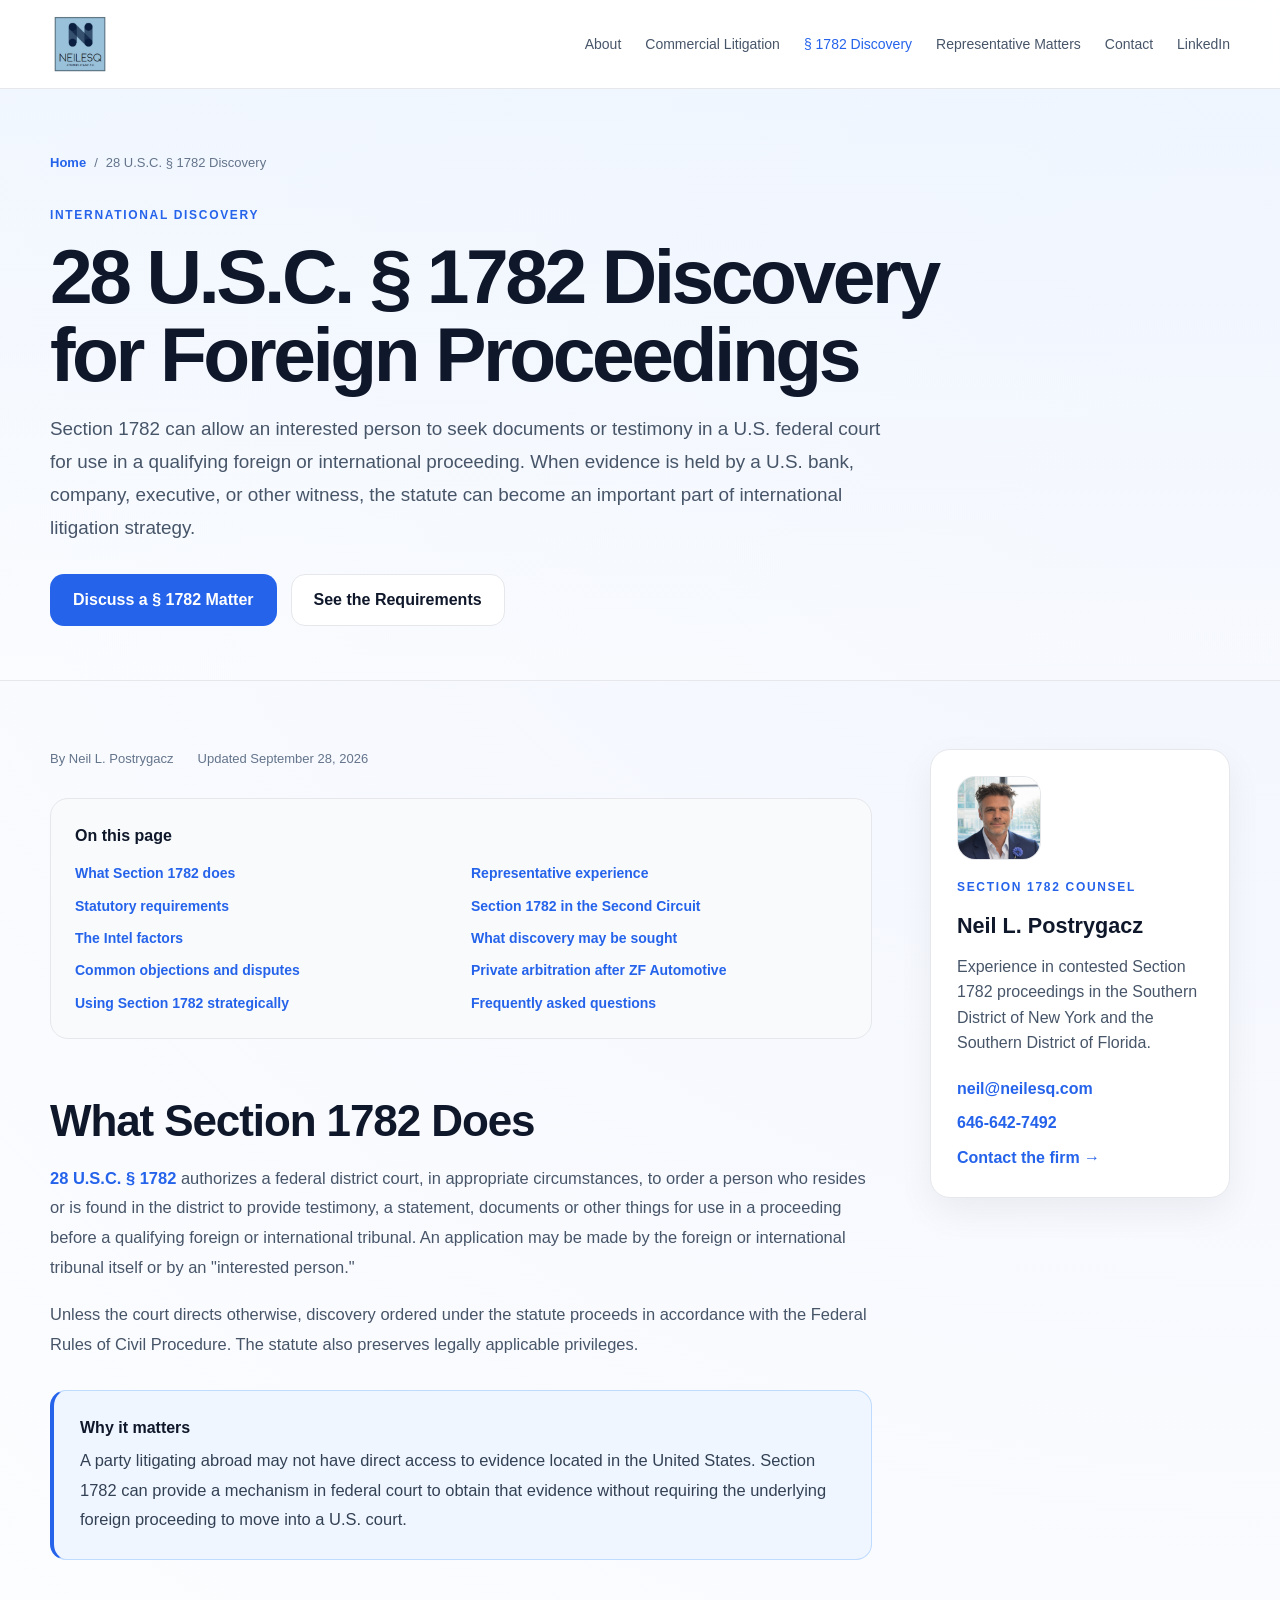
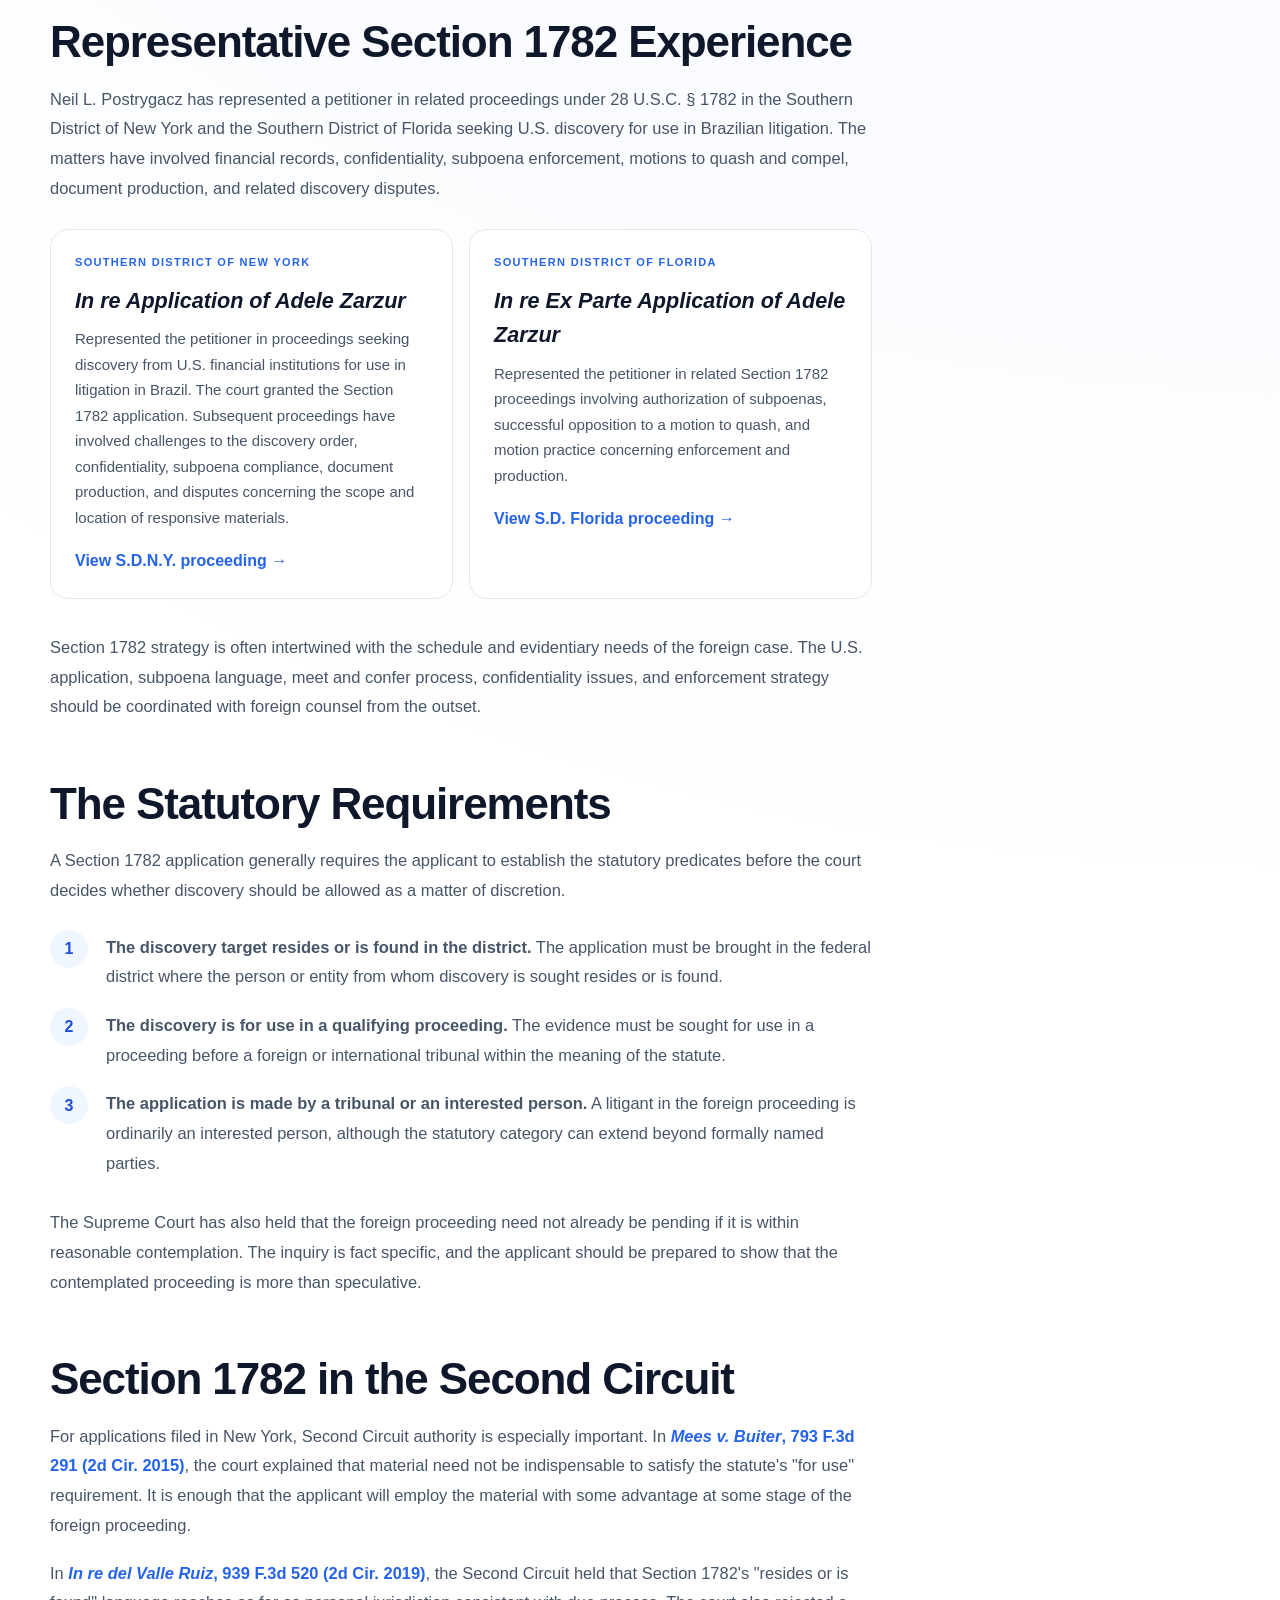
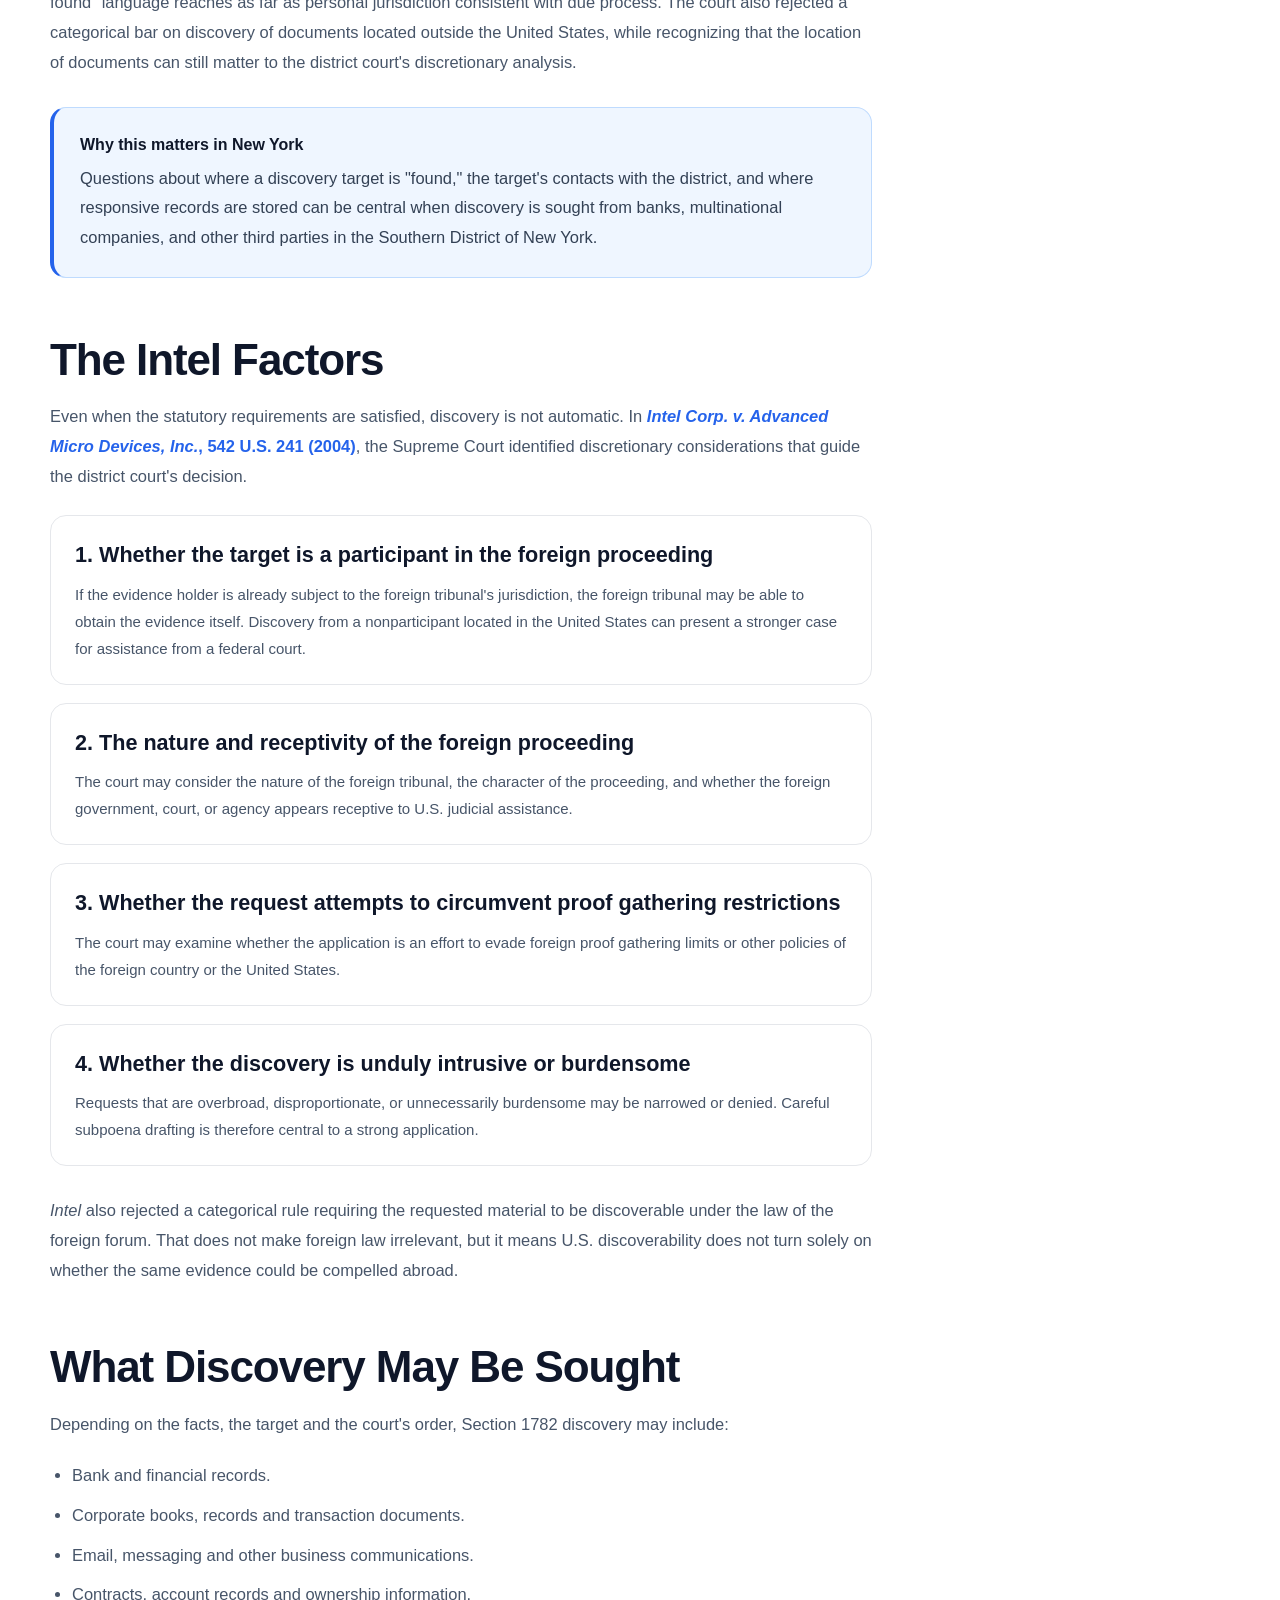
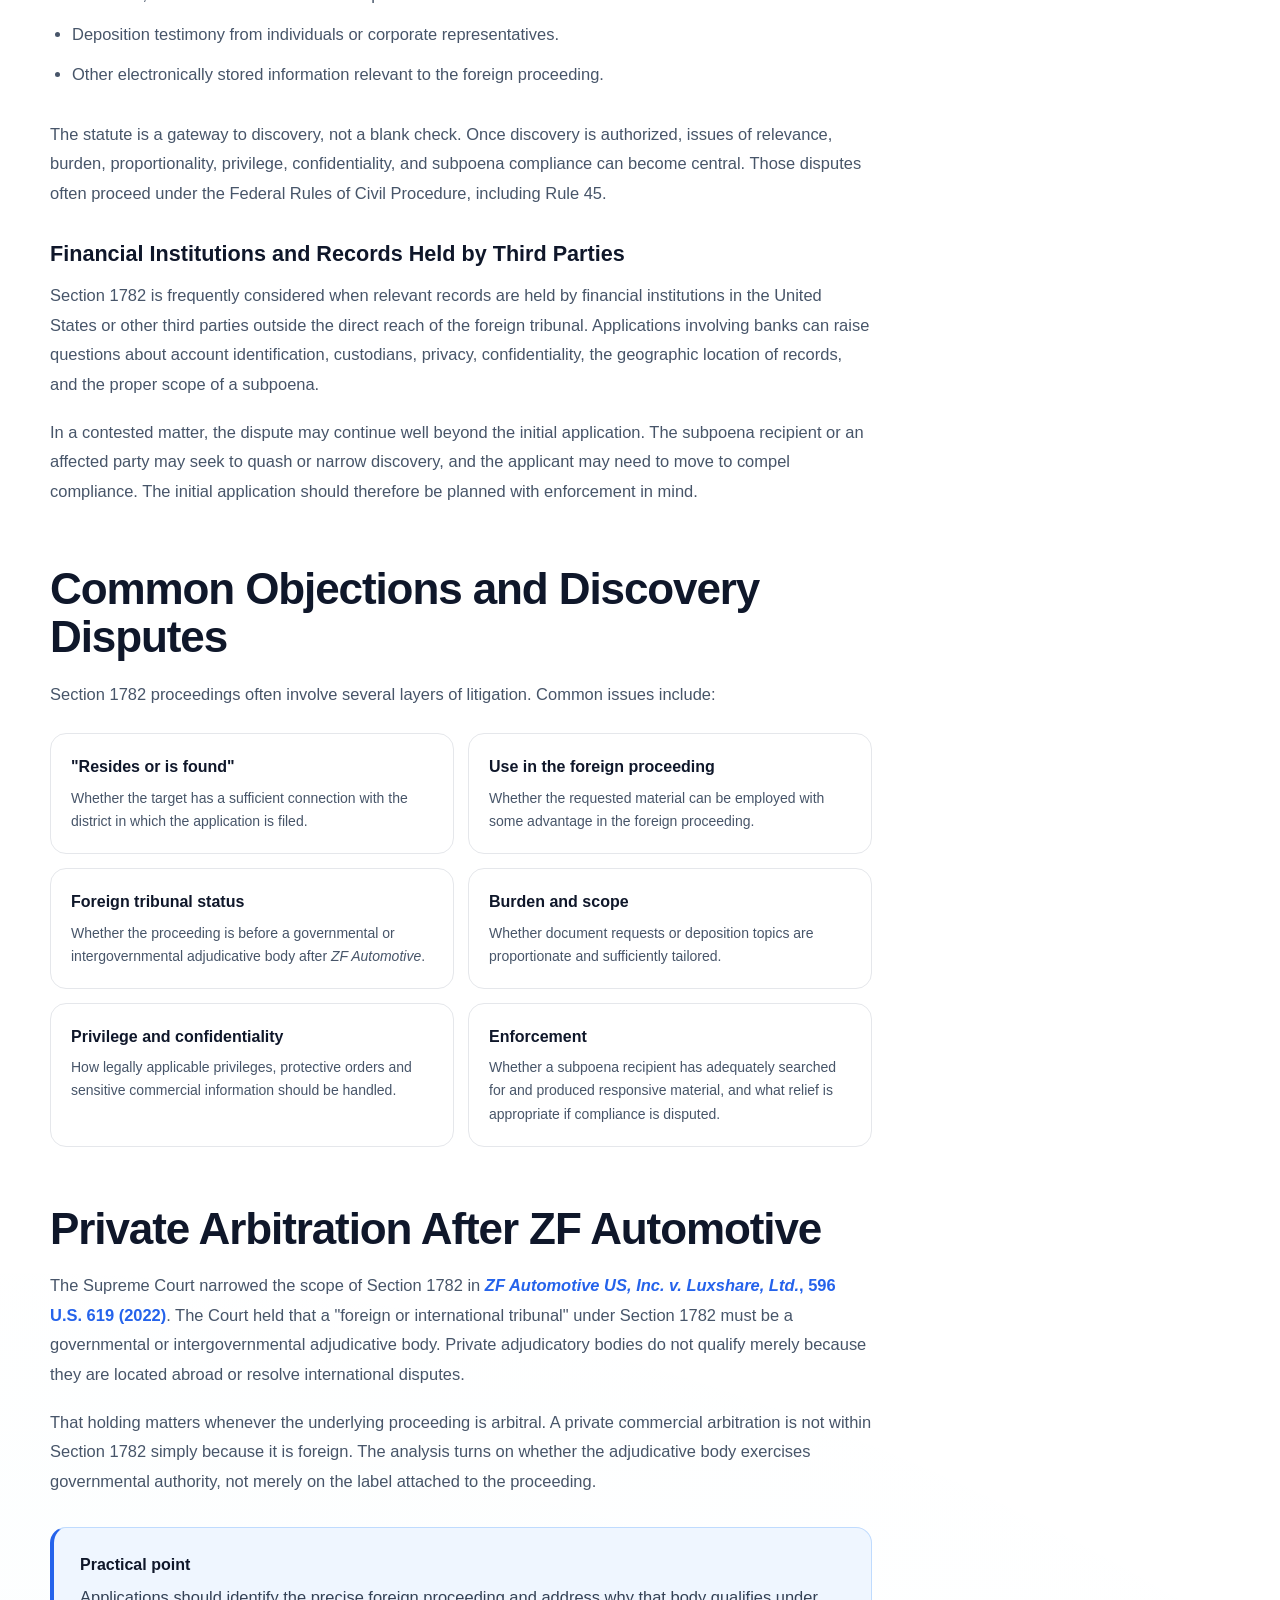
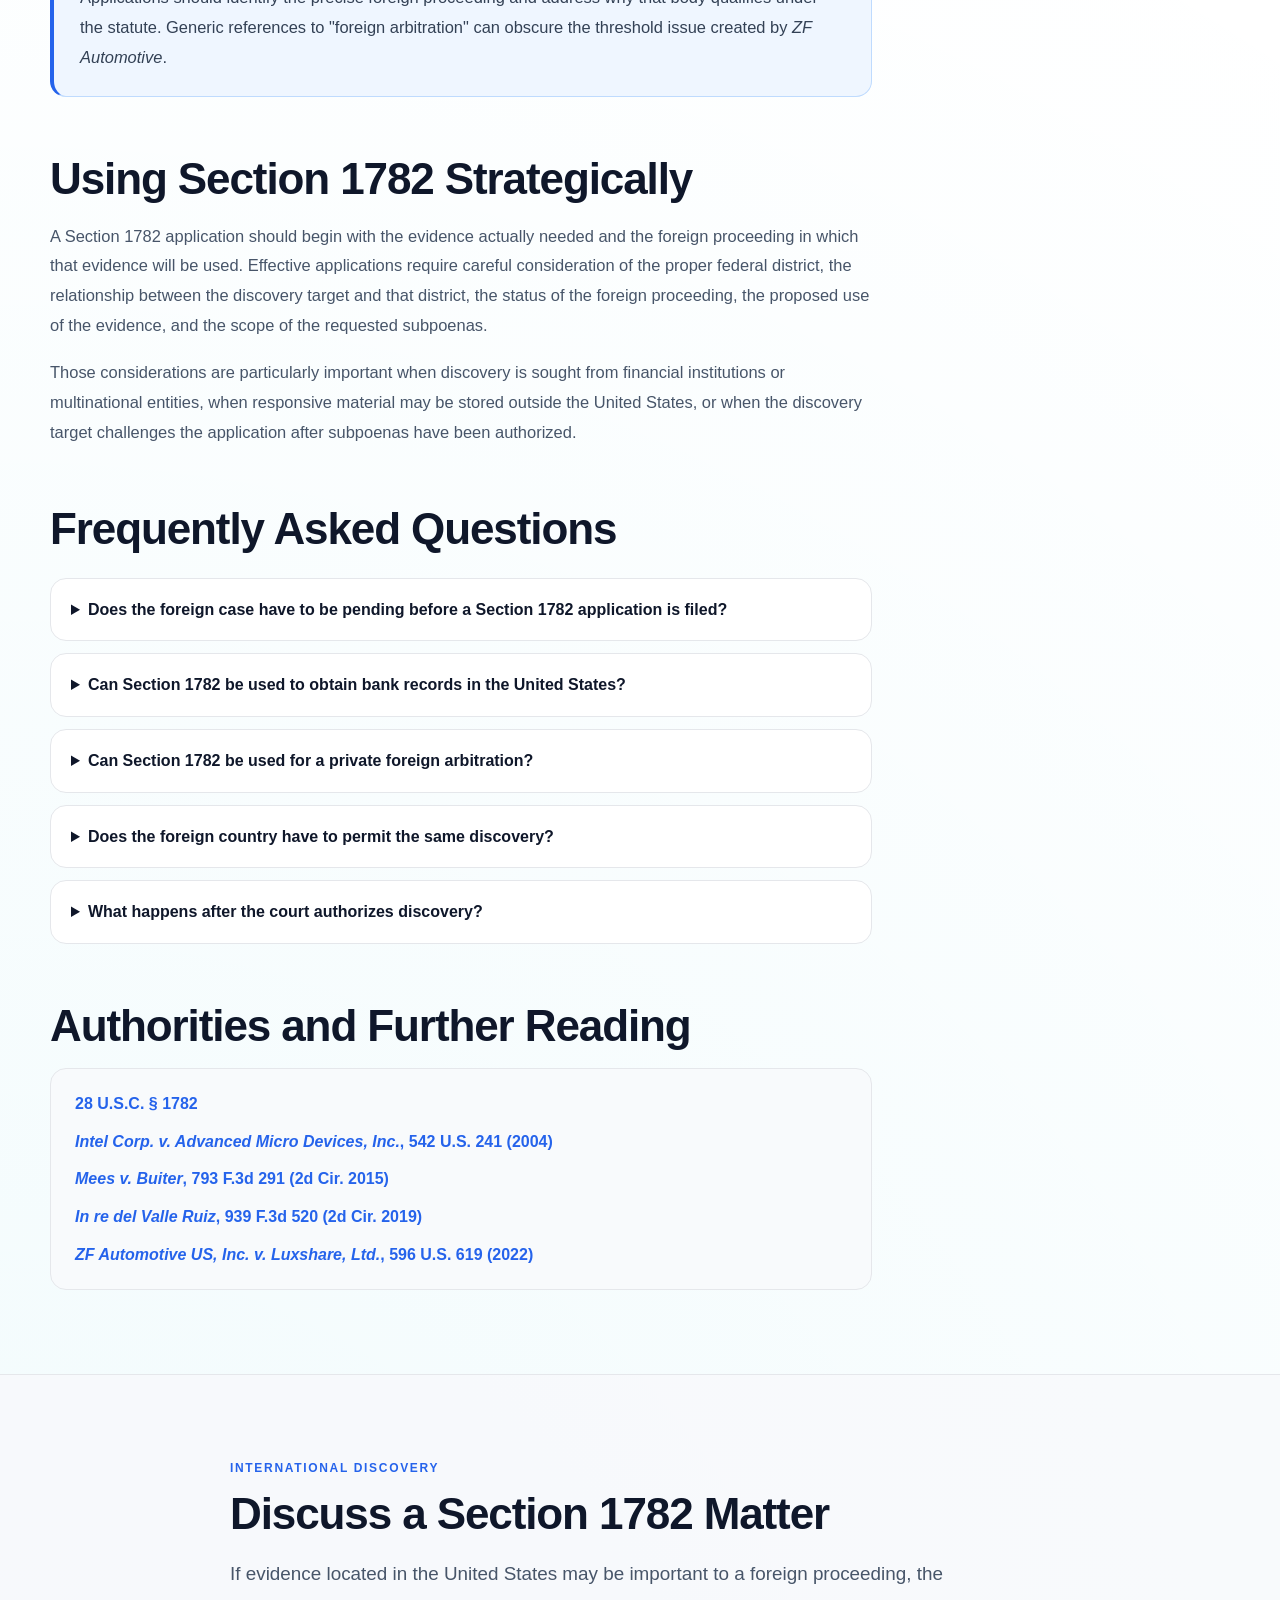
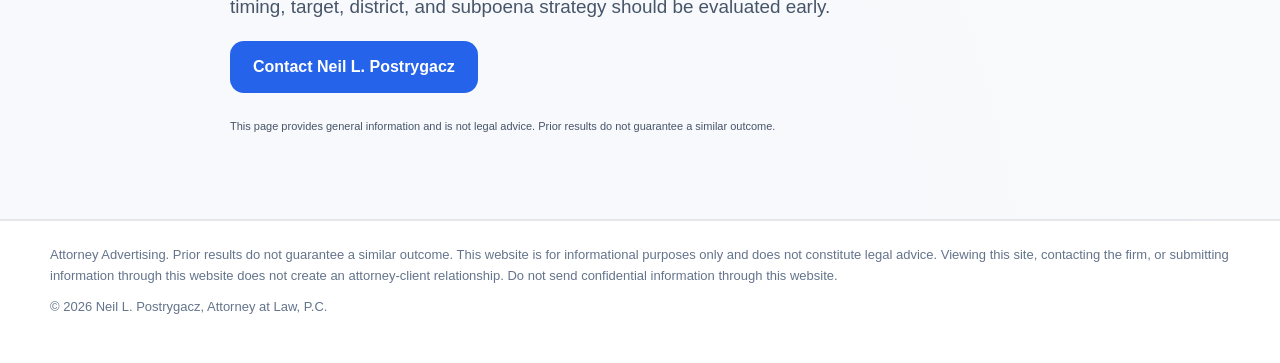
==== commit eae99b40: "Strengthen Section 1782 page and polish copy" ====
--- a/1782-discovery.html
+++ b/1782-discovery.html
@@ -3,20 +3,20 @@
 <head>
   <meta charset="utf-8" />
   <meta name="viewport" content="width=device-width, initial-scale=1" />
-  <title>Section 1782 Discovery Attorney | Neil L. Postrygacz</title>
-  <meta name="description" content="New York attorney Neil L. Postrygacz handles 28 U.S.C. § 1782 applications, subpoenas and discovery disputes for use in qualifying foreign proceedings." />
+  <title>New York § 1782 Discovery Lawyer | Neil L. Postrygacz</title>
+  <meta name="description" content="Neil L. Postrygacz represents parties seeking U.S. discovery under 28 U.S.C. § 1782 for foreign proceedings, including applications, subpoenas, enforcement, and discovery disputes." />
   <meta name="author" content="Neil L. Postrygacz" />
   <meta name="robots" content="index, follow" />
   <link rel="canonical" href="https://www.neilesq.com/1782-discovery.html" />
-  <meta property="og:title" content="28 U.S.C. § 1782 Discovery Attorney | Neil L. Postrygacz" />
-  <meta property="og:description" content="A practical guide to Section 1782 applications, Second Circuit authority, the Intel factors, subpoenas, objections and the limits after ZF Automotive." />
+  <meta property="og:title" content="New York § 1782 Discovery Lawyer | Neil L. Postrygacz" />
+  <meta property="og:description" content="Section 1782 applications, Second Circuit authority, subpoenas, enforcement, and discovery disputes for use in foreign proceedings." />
   <meta property="og:type" content="article" />
   <meta property="og:url" content="https://www.neilesq.com/1782-discovery.html" />
   <meta property="og:site_name" content="Neil L. Postrygacz, Attorney at Law, P.C." />
   <meta property="og:image" content="https://www.neilesq.com/assets/boardroom.jpg" />
   <meta name="twitter:card" content="summary_large_image" />
-  <meta name="twitter:title" content="28 U.S.C. § 1782 Discovery Attorney | Neil L. Postrygacz" />
-  <meta name="twitter:description" content="A practical guide to Section 1782 applications, Second Circuit authority, subpoenas and contested cross-border discovery." />
+  <meta name="twitter:title" content="New York § 1782 Discovery Lawyer | Neil L. Postrygacz" />
+  <meta name="twitter:description" content="Section 1782 applications, Second Circuit authority, subpoenas, enforcement, and discovery disputes for use in foreign proceedings." />
   <meta name="theme-color" content="#ffffff" />
   <link rel="icon" type="image/png" href="assets/favicon.png" />
   <link rel="stylesheet" href="styles.css" />
@@ -39,7 +39,7 @@
         "International"
       ],
       "serviceType": [
-        "Cross-Border Discovery",
+        "International Discovery",
         "28 U.S.C. Section 1782",
         "Commercial Litigation"
       ]
@@ -48,9 +48,9 @@
       "@type": "Article",
       "@id": "https://www.neilesq.com/1782-discovery.html#article",
       "headline": "28 U.S.C. § 1782 Discovery for Foreign Proceedings",
-      "description": "A practical guide to Section 1782 applications, Second Circuit authority, the Intel factors, subpoenas and contested cross-border discovery.",
+      "description": "Section 1782 applications, Second Circuit authority, the Intel factors, subpoenas, enforcement, and discovery disputes for use in foreign proceedings.",
       "mainEntityOfPage": "https://www.neilesq.com/1782-discovery.html",
-      "dateModified": "2026-09-17",
+      "dateModified": "2026-09-28",
       "author": {
         "@type": "Person",
         "@id": "https://www.neilesq.com/#neil-postrygacz",
@@ -64,7 +64,7 @@
       },
       "about": [
         "28 U.S.C. § 1782",
-        "Cross-Border Discovery",
+        "International Discovery",
         "Foreign Proceedings"
       ]
     },
@@ -128,7 +128,7 @@
           "name": "Can Section 1782 be used to obtain bank records in the United States?",
           "acceptedAnswer": {
             "@type": "Answer",
-            "text": "Potentially, yes. If the statutory requirements are met and the court exercises its discretion to permit discovery, a subpoena may seek relevant records from a financial institution that is properly subject to the court's authority. Scope, burden, privilege, confidentiality and other objections still apply."
+            "text": "Potentially, yes. If the statutory requirements are met and the court exercises its discretion to permit discovery, a subpoena may seek relevant records from a financial institution that is properly subject to the court's authority. Scope, burden, privilege, confidentiality, and other objections still apply."
           }
         },
         {
@@ -136,7 +136,7 @@
           "name": "Can Section 1782 be used for a private foreign arbitration?",
           "acceptedAnswer": {
             "@type": "Answer",
-            "text": "Ordinarily no. ZF Automotive holds that the relevant tribunal must exercise governmental or intergovernmental authority. A private commercial arbitral panel does not qualify merely because the arbitration is foreign or international."
+            "text": "Ordinarily, no. ZF Automotive holds that the relevant tribunal must exercise governmental or intergovernmental authority. A private commercial arbitral panel does not qualify merely because the arbitration is foreign or international."
           }
         },
         {
@@ -144,7 +144,7 @@
           "name": "Does the foreign country have to permit the same discovery?",
           "acceptedAnswer": {
             "@type": "Answer",
-            "text": "No categorical foreign-discoverability requirement applies under Intel. The foreign tribunal's receptivity and any attempt to circumvent foreign proof-gathering restrictions can still matter to the court's discretionary analysis."
+            "text": "No categorical foreign discoverability requirement applies under Intel. The foreign tribunal's receptivity and any attempt to circumvent foreign proof gathering restrictions can still matter to the court's discretionary analysis."
           }
         },
         {
@@ -181,9 +181,9 @@
     <section class="page-hero">
       <div class="container">
         <nav class="breadcrumbs" aria-label="Breadcrumb"><a href="/">Home</a><span aria-hidden="true">/</span><span>28 U.S.C. § 1782 Discovery</span></nav>
-        <span class="section-kicker standalone">CROSS-BORDER DISCOVERY</span>
+        <span class="section-kicker standalone">INTERNATIONAL DISCOVERY</span>
         <h1>28 U.S.C. § 1782 Discovery for Foreign Proceedings</h1>
-        <p class="page-lead">Section 1782 can allow an interested person to seek documents or testimony in a U.S. federal court for use in a qualifying foreign or international proceeding. When evidence is held by a U.S. bank, company, executive or other witness, the statute can become an important part of cross-border litigation strategy.</p>
+        <p class="page-lead">Section 1782 can allow an interested person to seek documents or testimony in a U.S. federal court for use in a qualifying foreign or international proceeding. When evidence is held by a U.S. bank, company, executive, or other witness, the statute can become an important part of international litigation strategy.</p>
         <div class="hero-actions left">
           <a class="button primary" href="/#contact">Discuss a § 1782 Matter</a>
           <a class="button secondary" href="#requirements">See the Requirements</a>
@@ -194,17 +194,18 @@
     <section class="section page-section">
       <div class="container content-layout">
         <article class="content-main">
-          <div class="byline"><span>By Neil L. Postrygacz</span><span>Updated September 17, 2026</span></div>
+          <div class="byline"><span>By Neil L. Postrygacz</span><span>Updated September 28, 2026</span></div>
           <nav class="toc" aria-label="On this page">
             <strong>On this page</strong>
             <a href="#what-it-does">What Section 1782 does</a>
+            <a href="#experience">Representative experience</a>
             <a href="#requirements">Statutory requirements</a>
             <a href="#second-circuit">Section 1782 in the Second Circuit</a>
             <a href="#intel">The Intel factors</a>
             <a href="#discovery">What discovery may be sought</a>
             <a href="#challenges">Common objections and disputes</a>
             <a href="#zf">Private arbitration after ZF Automotive</a>
-            <a href="#experience">Representative experience</a>
+            <a href="#strategy">Using Section 1782 strategically</a>
             <a href="#faq">Frequently asked questions</a>
           </nav>
 
@@ -212,7 +213,17 @@
             <h2>What Section 1782 Does</h2>
             <p><a class="inline-link" href="https://www.law.cornell.edu/uscode/text/28/1782" target="_blank" rel="noopener noreferrer">28 U.S.C. § 1782</a> authorizes a federal district court, in appropriate circumstances, to order a person who resides or is found in the district to provide testimony, a statement, documents or other things for use in a proceeding before a qualifying foreign or international tribunal. An application may be made by the foreign or international tribunal itself or by an "interested person."</p>
             <p>Unless the court directs otherwise, discovery ordered under the statute proceeds in accordance with the Federal Rules of Civil Procedure. The statute also preserves legally applicable privileges.</p>
-            <div class="callout"><strong>Why it matters</strong><p>A party litigating abroad may not have direct access to evidence located in the United States. Section 1782 can provide a federal-court mechanism to obtain that evidence without requiring the underlying foreign proceeding to move into a U.S. court.</p></div>
+            <div class="callout"><strong>Why it matters</strong><p>A party litigating abroad may not have direct access to evidence located in the United States. Section 1782 can provide a mechanism in federal court to obtain that evidence without requiring the underlying foreign proceeding to move into a U.S. court.</p></div>
+          </section>
+
+          <section id="experience" class="article-section">
+            <h2>Representative Section 1782 Experience</h2>
+            <p>Neil L. Postrygacz has represented a petitioner in related proceedings under 28 U.S.C. § 1782 in the Southern District of New York and the Southern District of Florida seeking U.S. discovery for use in Brazilian litigation. The matters have involved financial records, confidentiality, subpoena enforcement, motions to quash and compel, document production, and related discovery disputes.</p>
+            <div class="matter-list">
+              <div class="matter-item"><span class="result-label">SOUTHERN DISTRICT OF NEW YORK</span><h3><em>In re Application of Adele Zarzur</em></h3><p>Represented the petitioner in proceedings seeking discovery from U.S. financial institutions for use in litigation in Brazil. The court granted the Section 1782 application. Subsequent proceedings have involved challenges to the discovery order, confidentiality, subpoena compliance, document production, and disputes concerning the scope and location of responsive materials.</p><a class="text-link" href="https://docs.justia.com/cases/federal/district-courts/new-york/nysdce/1%3A2022mc00348/590658/66" target="_blank" rel="noopener noreferrer">View S.D.N.Y. proceeding →</a></div>
+              <div class="matter-item"><span class="result-label">SOUTHERN DISTRICT OF FLORIDA</span><h3><em>In re Ex Parte Application of Adele Zarzur</em></h3><p>Represented the petitioner in related Section 1782 proceedings involving authorization of subpoenas, successful opposition to a motion to quash, and motion practice concerning enforcement and production.</p><a class="text-link" href="https://docs.justia.com/cases/federal/district-courts/florida/flsdce/1%3A2023mc24326/657592/69" target="_blank" rel="noopener noreferrer">View S.D. Florida proceeding →</a></div>
+            </div>
+            <p>Section 1782 strategy is often intertwined with the schedule and evidentiary needs of the foreign case. The U.S. application, subpoena language, meet and confer process, confidentiality issues, and enforcement strategy should be coordinated with foreign counsel from the outset.</p>
           </section>
 
           <section id="requirements" class="article-section">
@@ -230,17 +241,17 @@
             <h2>Section 1782 in the Second Circuit</h2>
             <p>For applications filed in New York, Second Circuit authority is especially important. In <a class="inline-link" href="https://cases.justia.com/federal/appellate-courts/ca2/14-1866/14-1866-2015-07-17.pdf" target="_blank" rel="noopener noreferrer"><em>Mees v. Buiter</em>, 793 F.3d 291 (2d Cir. 2015)</a>, the court explained that material need not be indispensable to satisfy the statute's "for use" requirement. It is enough that the applicant will employ the material with some advantage at some stage of the foreign proceeding.</p>
             <p>In <a class="inline-link" href="https://law.justia.com/cases/federal/appellate-courts/ca2/18-3226/18-3226-2019-10-07.html" target="_blank" rel="noopener noreferrer"><em>In re del Valle Ruiz</em>, 939 F.3d 520 (2d Cir. 2019)</a>, the Second Circuit held that Section 1782's "resides or is found" language reaches as far as personal jurisdiction consistent with due process. The court also rejected a categorical bar on discovery of documents located outside the United States, while recognizing that the location of documents can still matter to the district court's discretionary analysis.</p>
-            <div class="callout"><strong>Why this matters in New York</strong><p>Questions about where a discovery target is "found," the target's contacts with the district, and where responsive records are stored can be central when discovery is sought from banks, multinational companies and other third parties in the Southern District of New York.</p></div>
+            <div class="callout"><strong>Why this matters in New York</strong><p>Questions about where a discovery target is "found," the target's contacts with the district, and where responsive records are stored can be central when discovery is sought from banks, multinational companies, and other third parties in the Southern District of New York.</p></div>
           </section>
 
           <section id="intel" class="article-section">
             <h2>The Intel Factors</h2>
             <p>Even when the statutory requirements are satisfied, discovery is not automatic. In <a class="inline-link" href="https://www.supremecourt.gov/opinions/boundvolumes/542bv.pdf" target="_blank" rel="noopener noreferrer"><em>Intel Corp. v. Advanced Micro Devices, Inc.</em>, 542 U.S. 241 (2004)</a>, the Supreme Court identified discretionary considerations that guide the district court's decision.</p>
             <div class="factor-list">
-              <div><h3>1. Whether the target is a participant in the foreign proceeding</h3><p>If the evidence holder is already subject to the foreign tribunal's jurisdiction, the foreign tribunal may be able to obtain the evidence itself. Discovery from a nonparticipant located in the United States can present a stronger case for federal-court assistance.</p></div>
-              <div><h3>2. The nature and receptivity of the foreign proceeding</h3><p>The court may consider the nature of the foreign tribunal, the character of the proceeding and whether the foreign government, court or agency appears receptive to U.S. judicial assistance.</p></div>
-              <div><h3>3. Whether the request attempts to circumvent proof-gathering restrictions</h3><p>The court may examine whether the application is an effort to evade foreign proof-gathering limits or other policies of the foreign country or the United States.</p></div>
-              <div><h3>4. Whether the discovery is unduly intrusive or burdensome</h3><p>Requests that are overbroad, disproportionate or unnecessarily burdensome may be narrowed or denied. Careful subpoena drafting is therefore central to a strong application.</p></div>
+              <div><h3>1. Whether the target is a participant in the foreign proceeding</h3><p>If the evidence holder is already subject to the foreign tribunal's jurisdiction, the foreign tribunal may be able to obtain the evidence itself. Discovery from a nonparticipant located in the United States can present a stronger case for assistance from a federal court.</p></div>
+              <div><h3>2. The nature and receptivity of the foreign proceeding</h3><p>The court may consider the nature of the foreign tribunal, the character of the proceeding, and whether the foreign government, court, or agency appears receptive to U.S. judicial assistance.</p></div>
+              <div><h3>3. Whether the request attempts to circumvent proof gathering restrictions</h3><p>The court may examine whether the application is an effort to evade foreign proof gathering limits or other policies of the foreign country or the United States.</p></div>
+              <div><h3>4. Whether the discovery is unduly intrusive or burdensome</h3><p>Requests that are overbroad, disproportionate, or unnecessarily burdensome may be narrowed or denied. Careful subpoena drafting is therefore central to a strong application.</p></div>
             </div>
             <p><em>Intel</em> also rejected a categorical rule requiring the requested material to be discoverable under the law of the foreign forum. That does not make foreign law irrelevant, but it means U.S. discoverability does not turn solely on whether the same evidence could be compelled abroad.</p>
           </section>
@@ -256,9 +267,9 @@
               <li>Deposition testimony from individuals or corporate representatives.</li>
               <li>Other electronically stored information relevant to the foreign proceeding.</li>
             </ul>
-            <p>The statute is a gateway to discovery, not a blank check. Once discovery is authorized, issues of relevance, burden, proportionality, privilege, confidentiality and subpoena compliance can become central. Those disputes often proceed under the Federal Rules of Civil Procedure, including Rule 45.</p>
-            <h3>Financial Institutions and Third-Party Records</h3>
-            <p>Section 1782 is frequently considered when relevant records are held by U.S. financial institutions or other third parties outside the direct reach of the foreign tribunal. Applications involving banks can raise questions about account identification, custodians, privacy, confidentiality, the geographic location of records and the proper scope of a subpoena.</p>
+            <p>The statute is a gateway to discovery, not a blank check. Once discovery is authorized, issues of relevance, burden, proportionality, privilege, confidentiality, and subpoena compliance can become central. Those disputes often proceed under the Federal Rules of Civil Procedure, including Rule 45.</p>
+            <h3>Financial Institutions and Records Held by Third Parties</h3>
+            <p>Section 1782 is frequently considered when relevant records are held by financial institutions in the United States or other third parties outside the direct reach of the foreign tribunal. Applications involving banks can raise questions about account identification, custodians, privacy, confidentiality, the geographic location of records, and the proper scope of a subpoena.</p>
             <p>In a contested matter, the dispute may continue well beyond the initial application. The subpoena recipient or an affected party may seek to quash or narrow discovery, and the applicant may need to move to compel compliance. The initial application should therefore be planned with enforcement in mind.</p>
           </section>
 
@@ -267,7 +278,7 @@
             <p>Section 1782 proceedings often involve several layers of litigation. Common issues include:</p>
             <div class="topic-grid">
               <div class="topic-card"><strong>"Resides or is found"</strong><span>Whether the target has a sufficient connection with the district in which the application is filed.</span></div>
-              <div class="topic-card"><strong>For-use requirement</strong><span>Whether the requested material can be employed with some advantage in the foreign proceeding.</span></div>
+              <div class="topic-card"><strong>Use in the foreign proceeding</strong><span>Whether the requested material can be employed with some advantage in the foreign proceeding.</span></div>
               <div class="topic-card"><strong>Foreign tribunal status</strong><span>Whether the proceeding is before a governmental or intergovernmental adjudicative body after <em>ZF Automotive</em>.</span></div>
               <div class="topic-card"><strong>Burden and scope</strong><span>Whether document requests or deposition topics are proportionate and sufficiently tailored.</span></div>
               <div class="topic-card"><strong>Privilege and confidentiality</strong><span>How legally applicable privileges, protective orders and sensitive commercial information should be handled.</span></div>
@@ -282,23 +293,21 @@
             <div class="callout"><strong>Practical point</strong><p>Applications should identify the precise foreign proceeding and address why that body qualifies under the statute. Generic references to "foreign arbitration" can obscure the threshold issue created by <em>ZF Automotive</em>.</p></div>
           </section>
 
-          <section id="experience" class="article-section">
-            <h2>Representative Section 1782 Experience</h2>
-            <p>Neil L. Postrygacz has handled coordinated federal proceedings in the Southern District of New York and the Southern District of Florida seeking U.S. discovery for use in litigation in Brazil. The matters have involved financial records, subpoena enforcement, motions to quash, motions to compel and related cross-border discovery issues.</p>
-            <div class="matter-list">
-              <div class="matter-item"><span class="result-label">SOUTHERN DISTRICT OF NEW YORK</span><h3>Discovery for Brazilian Litigation</h3><p>Federal Section 1782 proceedings concerning discovery from U.S.-based financial institutions and related subpoena compliance issues.</p><a class="text-link" href="https://docs.justia.com/cases/federal/district-courts/new-york/nysdce/1%3A2022mc00348/590658/66" target="_blank" rel="noopener noreferrer">View S.D.N.Y. proceeding →</a></div>
-              <div class="matter-item"><span class="result-label">SOUTHERN DISTRICT OF FLORIDA</span><h3>Related Cross-Border Discovery Proceeding</h3><p>Related federal proceedings involving discovery sought for use in Brazilian litigation and contested subpoena issues.</p><a class="text-link" href="https://docs.justia.com/cases/federal/district-courts/florida/flsdce/1%3A2023mc24326/657592/69" target="_blank" rel="noopener noreferrer">View S.D. Florida proceeding →</a></div>
-            </div>
-            <p>Section 1782 strategy is often intertwined with the schedule and evidentiary needs of the foreign case. The U.S. application, subpoena language, meet-and-confer process, confidentiality issues and enforcement strategy should be coordinated with foreign counsel from the outset.</p>
+
+
+          <section id="strategy" class="article-section">
+            <h2>Using Section 1782 Strategically</h2>
+            <p>A Section 1782 application should begin with the evidence actually needed and the foreign proceeding in which that evidence will be used. Effective applications require careful consideration of the proper federal district, the relationship between the discovery target and that district, the status of the foreign proceeding, the proposed use of the evidence, and the scope of the requested subpoenas.</p>
+            <p>Those considerations are particularly important when discovery is sought from financial institutions or multinational entities, when responsive material may be stored outside the United States, or when the discovery target challenges the application after subpoenas have been authorized.</p>
           </section>
 
           <section id="faq" class="article-section">
             <h2>Frequently Asked Questions</h2>
             <div class="faq-list">
               <details><summary>Does the foreign case have to be pending before a Section 1782 application is filed?</summary><p>Not necessarily. Under <em>Intel</em>, the proceeding can qualify when it is within reasonable contemplation, but a speculative possibility of future litigation is not enough. The facts supporting the contemplated proceeding matter.</p></details>
-              <details><summary>Can Section 1782 be used to obtain bank records in the United States?</summary><p>Potentially, yes. If the statutory requirements are met and the court exercises its discretion to permit discovery, a subpoena may seek relevant records from a financial institution that is properly subject to the court's authority. Scope, burden, privilege, confidentiality and other objections still apply.</p></details>
-              <details><summary>Can Section 1782 be used for a private foreign arbitration?</summary><p>Ordinarily no. <em>ZF Automotive</em> holds that the relevant tribunal must exercise governmental or intergovernmental authority. A private commercial arbitral panel does not qualify merely because the arbitration is foreign or international.</p></details>
-              <details><summary>Does the foreign country have to permit the same discovery?</summary><p>No categorical foreign-discoverability requirement applies under <em>Intel</em>. The foreign tribunal's receptivity and any attempt to circumvent foreign proof-gathering restrictions can still matter to the court's discretionary analysis.</p></details>
+              <details><summary>Can Section 1782 be used to obtain bank records in the United States?</summary><p>Potentially, yes. If the statutory requirements are met and the court exercises its discretion to permit discovery, a subpoena may seek relevant records from a financial institution that is properly subject to the court's authority. Scope, burden, privilege, confidentiality, and other objections still apply.</p></details>
+              <details><summary>Can Section 1782 be used for a private foreign arbitration?</summary><p>Ordinarily, no. <em>ZF Automotive</em> holds that the relevant tribunal must exercise governmental or intergovernmental authority. A private commercial arbitral panel does not qualify merely because the arbitration is foreign or international.</p></details>
+              <details><summary>Does the foreign country have to permit the same discovery?</summary><p>No categorical foreign discoverability requirement applies under <em>Intel</em>. The foreign tribunal's receptivity and any attempt to circumvent foreign proof gathering restrictions can still matter to the court's discretionary analysis.</p></details>
               <details><summary>What happens after the court authorizes discovery?</summary><p>The applicant typically serves the authorized subpoena or subpoenas. The recipient or another affected party may object, seek a protective order or move to quash. If compliance is incomplete or disputed, motion practice to compel or otherwise enforce the subpoena may follow.</p></details>
             </div>
           </section>
@@ -320,7 +329,7 @@
             <img class="sidebar-headshot" src="assets/headshot.jpg" alt="Neil L. Postrygacz" />
             <span class="section-kicker standalone">SECTION 1782 COUNSEL</span>
             <h3>Neil L. Postrygacz</h3>
-            <p>Experience in contested Section 1782 proceedings in the Southern Districts of New York and Florida.</p>
+            <p>Experience in contested Section 1782 proceedings in the Southern District of New York and the Southern District of Florida.</p>
             <div class="sidebar-links"><a href="mailto:neil@neilesq.com">neil@neilesq.com</a><a href="tel:+16466427492">646-642-7492</a><a href="/#contact">Contact the firm →</a></div>
           </div>
         </aside>
@@ -329,9 +338,9 @@
 
     <section class="section alt">
       <div class="container narrow">
-        <span class="section-kicker standalone">CROSS-BORDER DISCOVERY</span>
+        <span class="section-kicker standalone">INTERNATIONAL DISCOVERY</span>
         <h2>Discuss a Section 1782 Matter</h2>
-        <p class="page-lead compact">If evidence located in the United States may be important to a foreign proceeding, the timing, target, district and subpoena strategy should be evaluated early.</p>
+        <p class="page-lead compact">If evidence located in the United States may be important to a foreign proceeding, the timing, target, district, and subpoena strategy should be evaluated early.</p>
         <a class="button primary" href="mailto:neil@neilesq.com">Contact Neil L. Postrygacz</a>
         <p class="results-disclaimer left-align">This page provides general information and is not legal advice. Prior results do not guarantee a similar outcome.</p>
       </div>
--- a/styles.css
+++ b/styles.css
@@ -470,6 +470,81 @@
 }
 .authority-links a{color:var(--blue); font-weight:700}
 .authority-links a:hover{text-decoration:underline}
+.profile-bio-section{padding-top:68px}
+.profile-bio-grid{
+  display:grid;
+  grid-template-columns:minmax(220px,260px) minmax(0,1fr);
+  gap:48px;
+  align-items:start;
+}
+.profile-photo-column{min-width:0}
+.profile-portrait{
+  padding:10px;
+  border-radius:20px;
+  box-shadow:0 18px 42px rgba(15,23,42,.07);
+}
+.profile-portrait img{border-radius:14px}
+.profile-credentials{
+  margin-top:26px;
+  border-top:1px solid var(--line);
+}
+.profile-credential{
+  padding:17px 0;
+  border-bottom:1px solid var(--line);
+}
+.profile-credential h3{
+  margin:0 0 7px;
+  color:var(--blue);
+  font-size:11px;
+  font-weight:800;
+  letter-spacing:.12em;
+  text-transform:uppercase;
+}
+.profile-credential p{
+  margin:0;
+  color:var(--muted);
+  font-size:14px;
+  line-height:1.7;
+}
+.profile-bio-copy{max-width:none}
+.profile-bio-copy h2{margin:0 0 24px}
+.profile-bio-copy p{
+  margin-bottom:21px;
+  font-size:1.04rem;
+  line-height:1.86;
+  text-align:justify;
+  text-justify:inter-word;
+  hyphens:none;
+  -webkit-hyphens:none;
+  word-break:normal;
+  overflow-wrap:normal;
+}
+.profile-matters-wrap{max-width:980px}
+.profile-matters-list{
+  list-style:none;
+  margin:28px 0 0;
+  padding:0;
+  border-top:1px solid var(--line);
+}
+.profile-matters-list li{
+  position:relative;
+  padding:20px 0 20px 26px;
+  border-bottom:1px solid var(--line);
+  color:var(--muted);
+  font-size:1rem;
+  line-height:1.75;
+}
+.profile-matters-list li::before{
+  content:"";
+  position:absolute;
+  left:2px;
+  top:30px;
+  width:7px;
+  height:7px;
+  border-radius:50%;
+  background:var(--blue);
+}
+.profile-matters-list strong{color:var(--text)}
 @media (max-width:1000px){
   #results .technology-grid{grid-template-columns:1fr}
   #results .technology-card{min-height:auto}
@@ -494,7 +569,11 @@
   .brand img{height:48px}
 }
 @media (max-width:900px){
-  .two-col,.about-grid,.contact-grid,.content-layout{grid-template-columns:1fr}
+  .two-col,.about-grid,.contact-grid,.content-layout,.profile-bio-grid{grid-template-columns:1fr}
+  .profile-bio-grid{gap:38px}
+  .profile-photo-column{max-width:380px}
+  .profile-bio-copy{max-width:none}
+  .profile-bio-copy p{text-align:left}
   #results .results-header{grid-template-columns:1fr; gap:18px}
   #results .results-grid{grid-template-columns:1fr}
   #results .crossborder-feature{grid-template-columns:1fr; gap:28px}
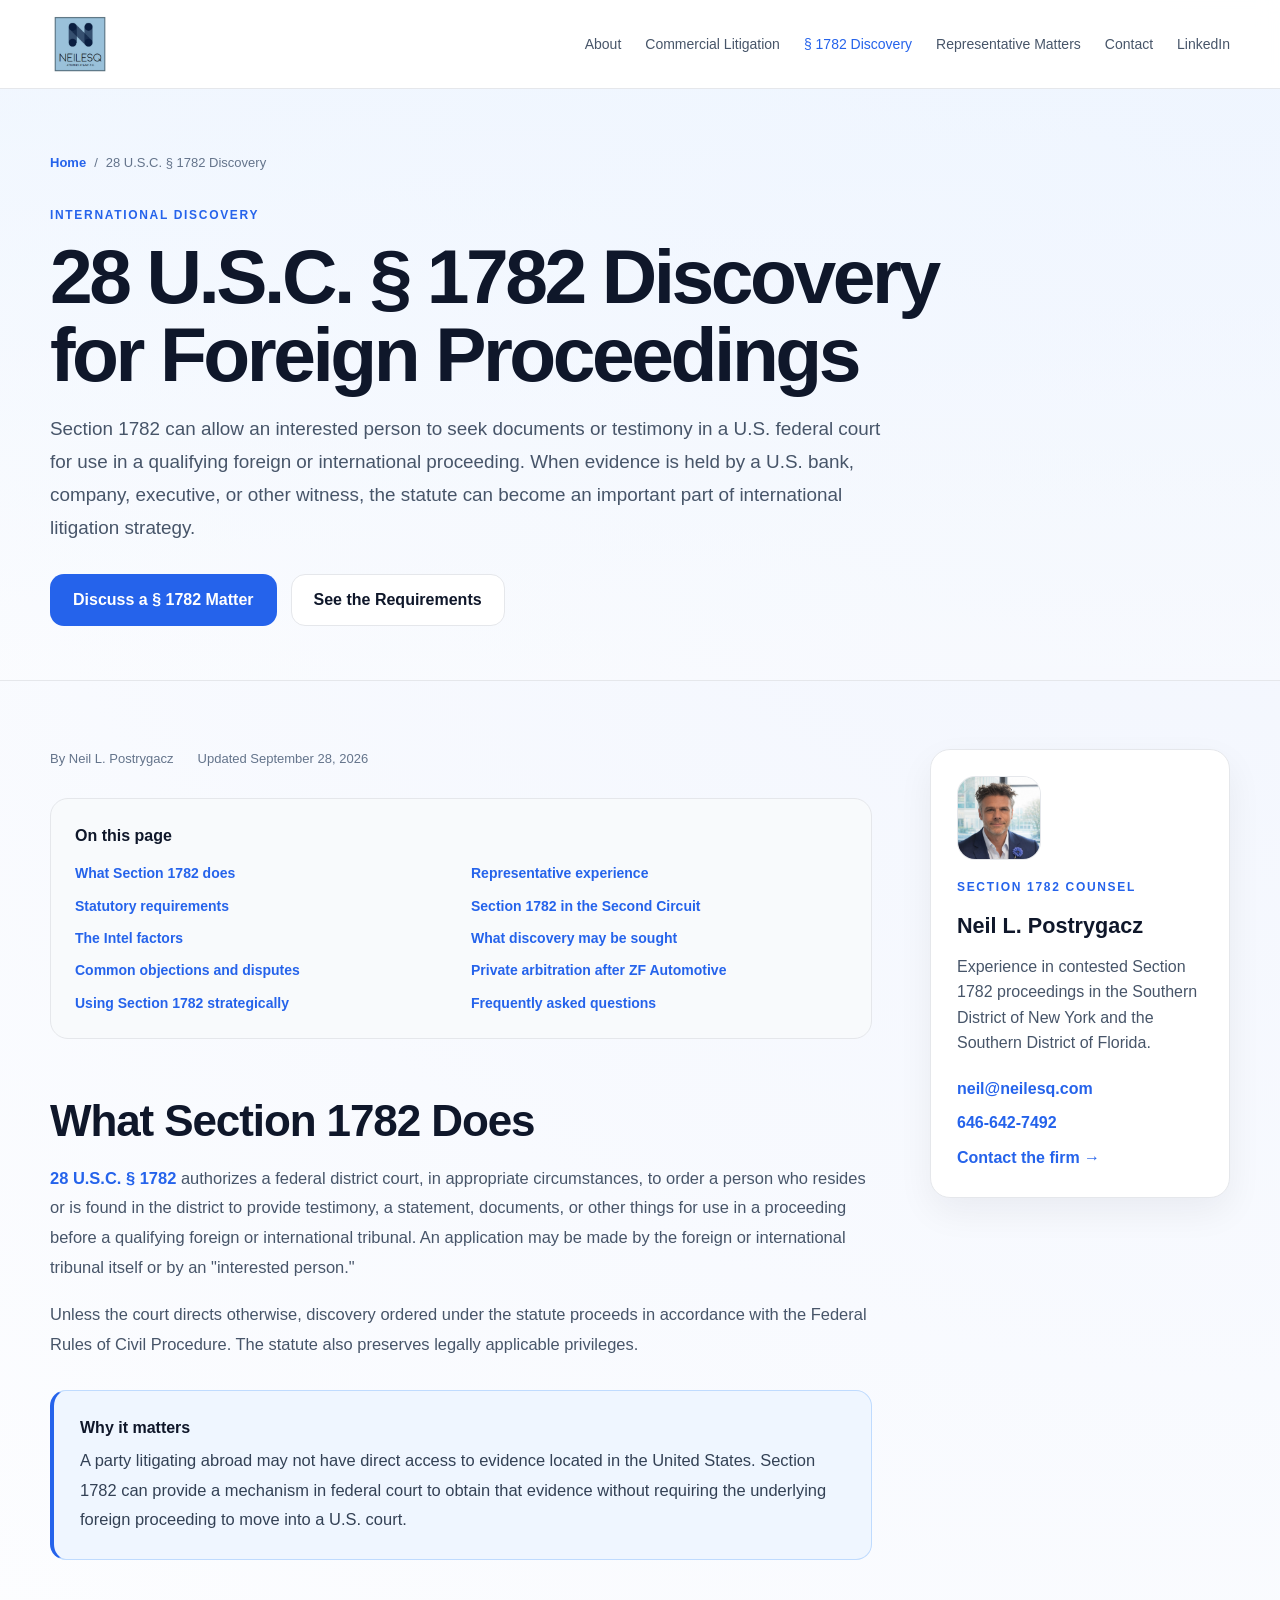
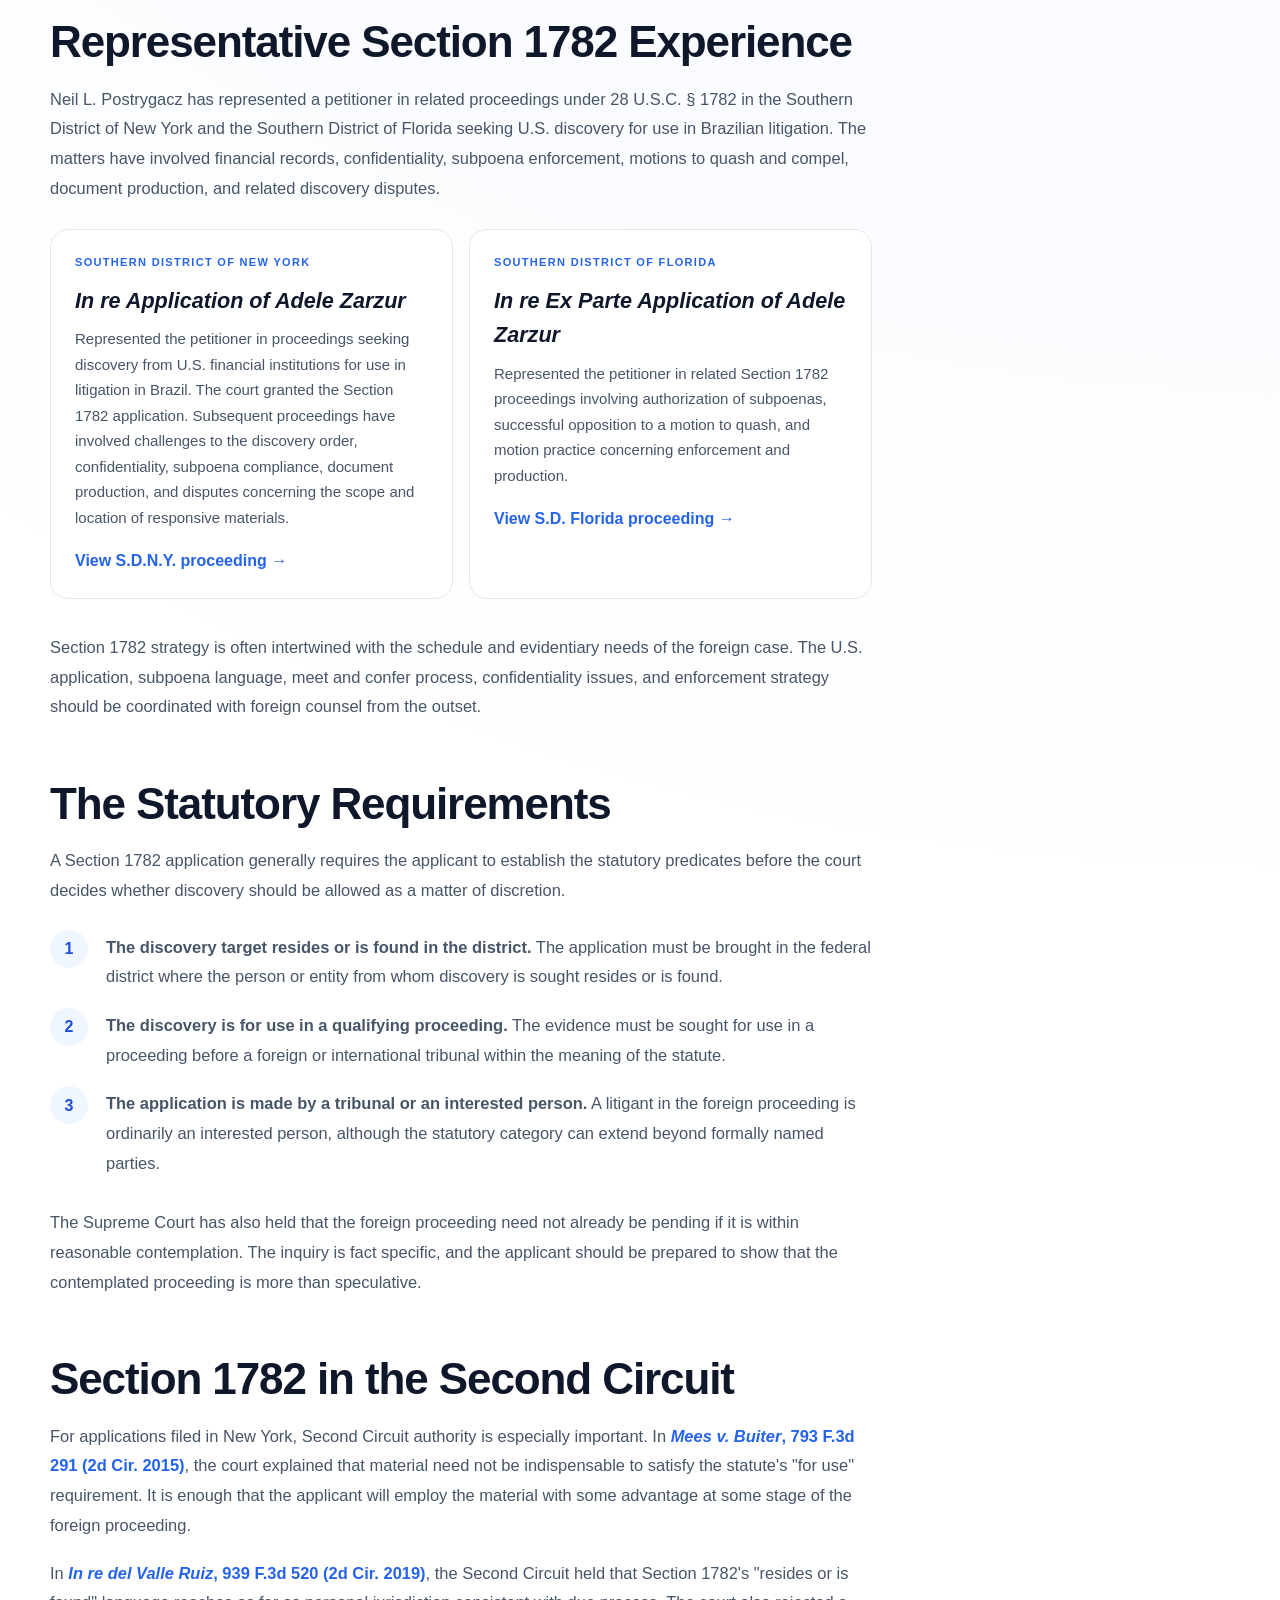
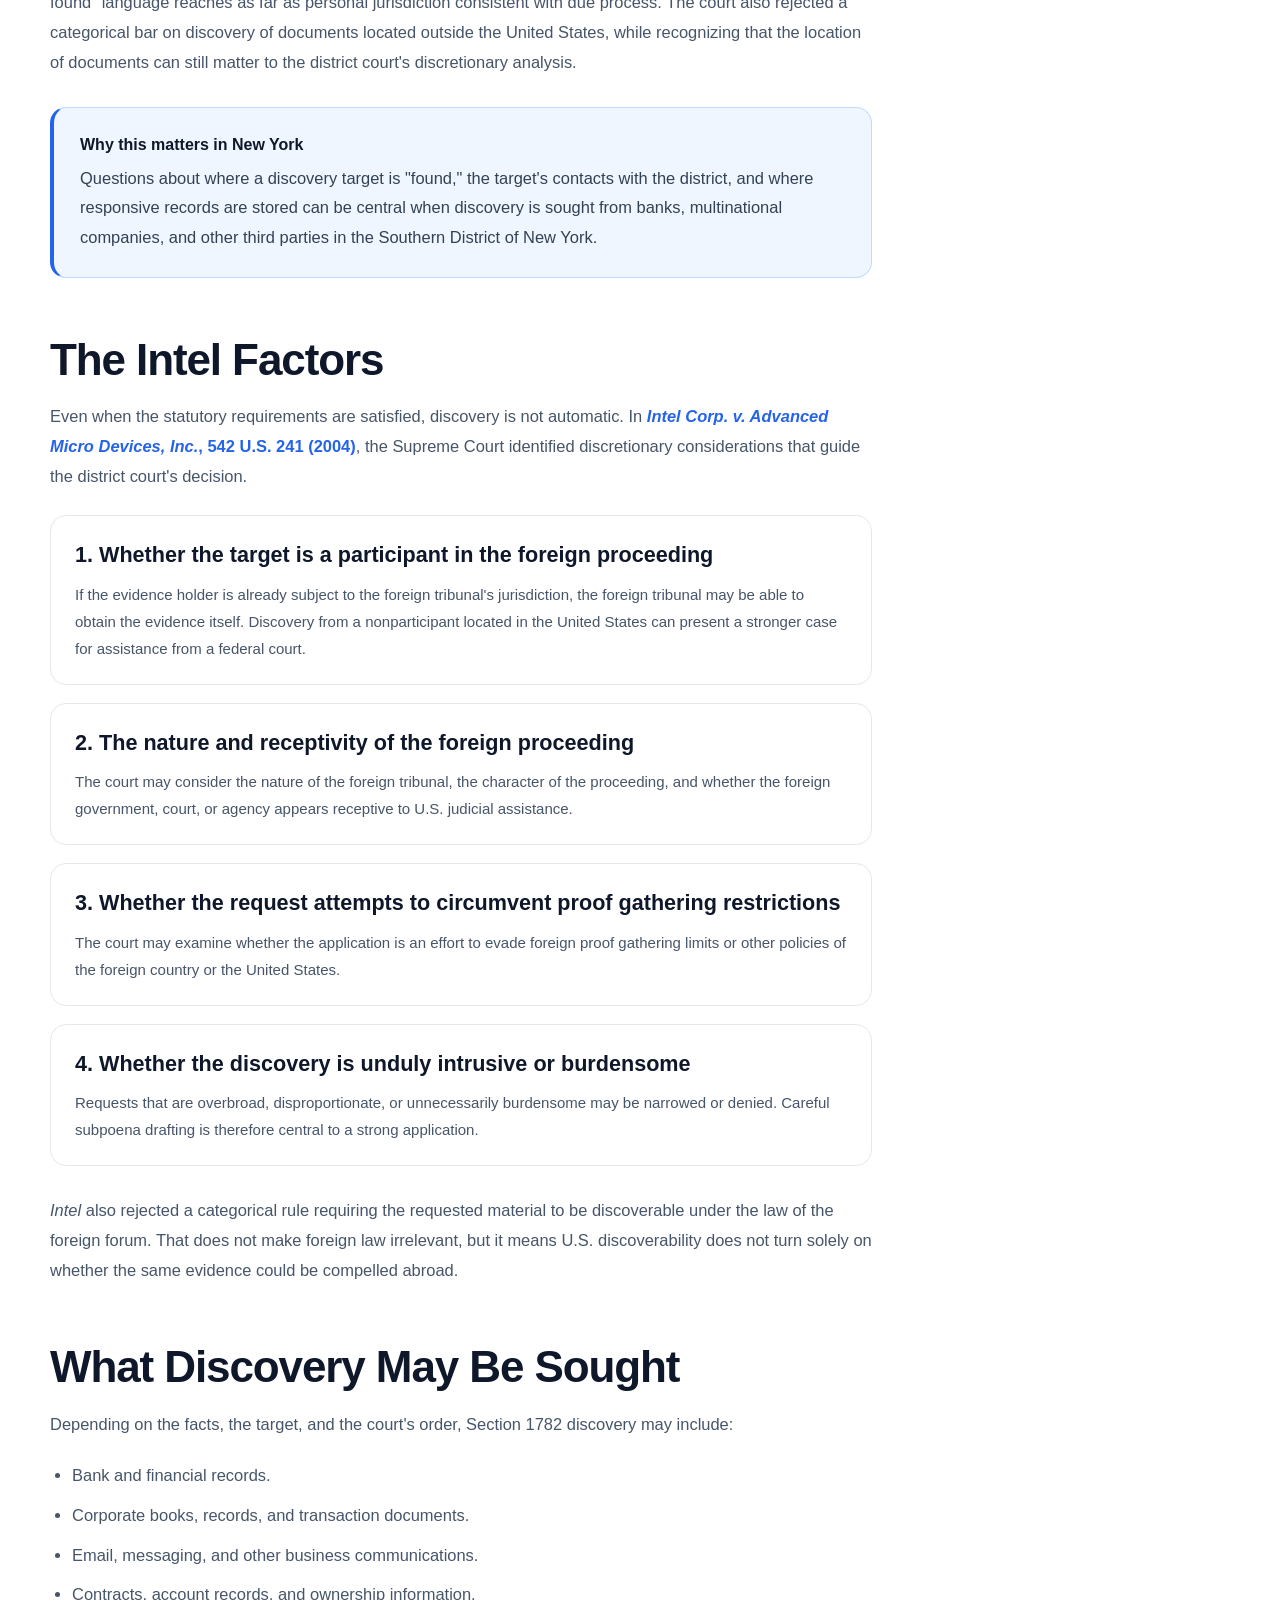
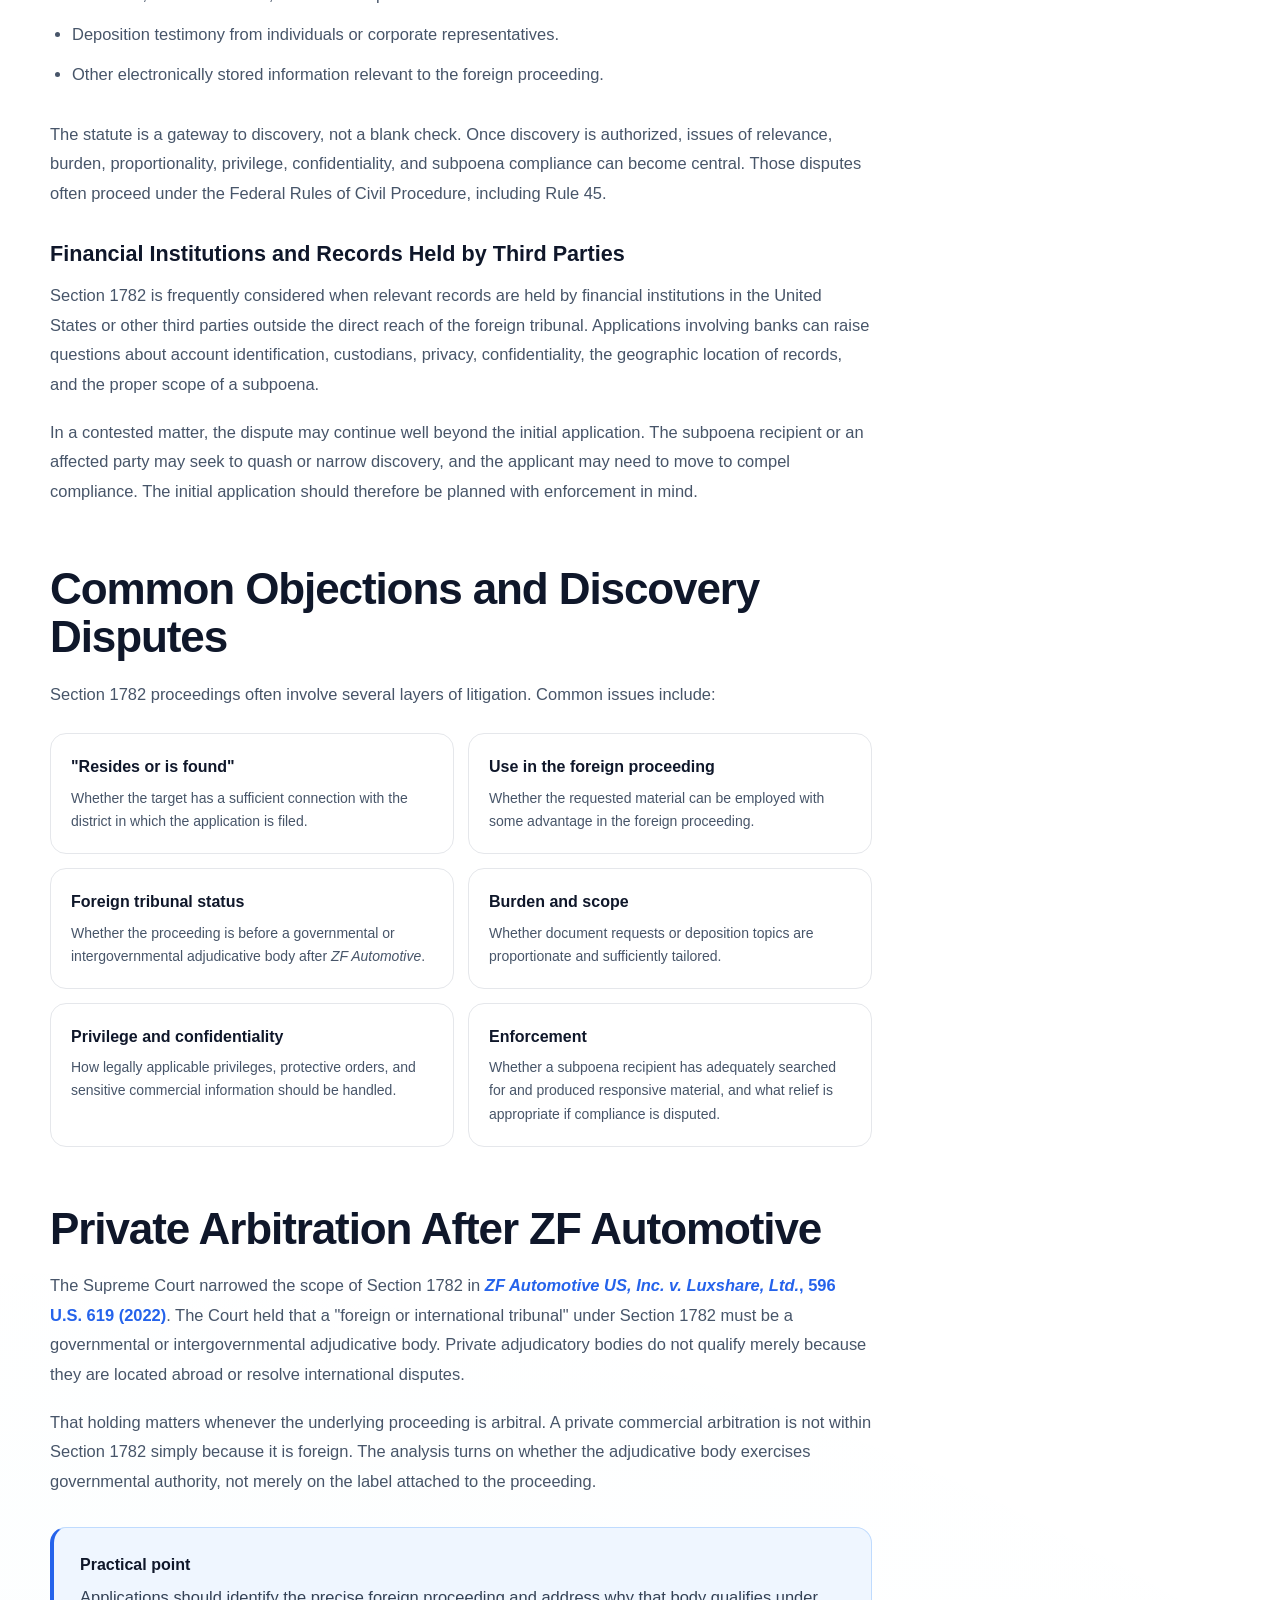
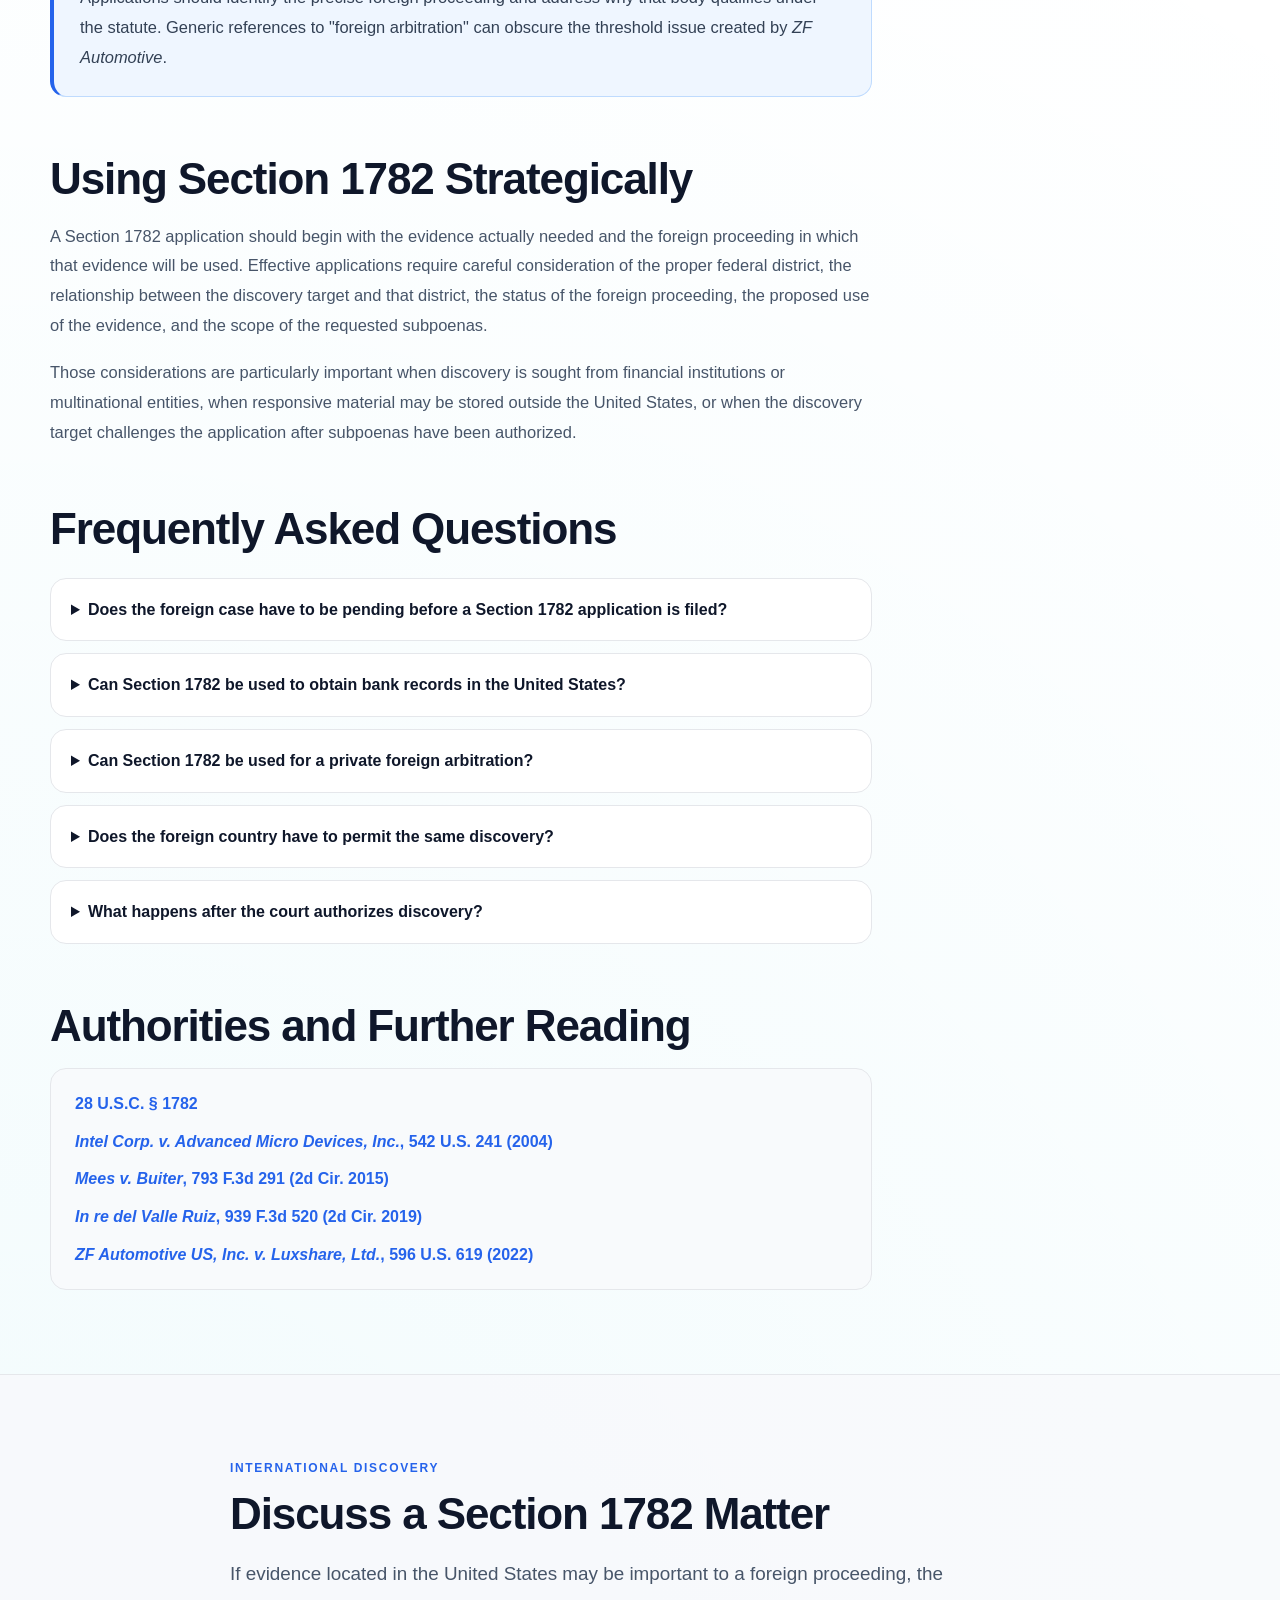
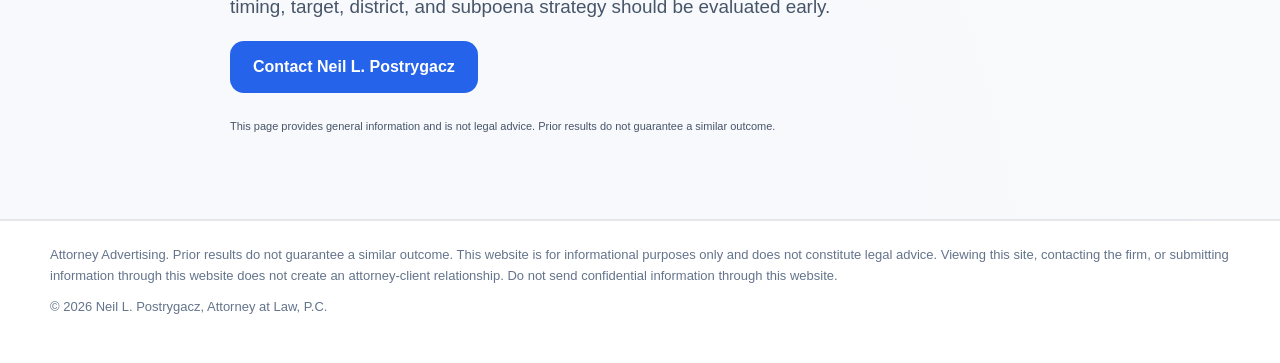
==== commit a899c54c: "Complete Section 1782 copy edit" ====
--- a/1782-discovery.html
+++ b/1782-discovery.html
@@ -97,7 +97,7 @@
       "image": "https://www.neilesq.com/assets/headshot.jpg",
       "knowsAbout": [
         "28 U.S.C. Section 1782",
-        "Cross-Border Discovery",
+        "International Discovery",
         "Commercial Litigation"
       ]
     },
@@ -144,7 +144,7 @@
           "name": "Does the foreign country have to permit the same discovery?",
           "acceptedAnswer": {
             "@type": "Answer",
-            "text": "No categorical foreign discoverability requirement applies under Intel. The foreign tribunal's receptivity and any attempt to circumvent foreign proof gathering restrictions can still matter to the court's discretionary analysis."
+            "text": "Section 1782 does not categorically require the requested material to be discoverable under foreign law. The foreign tribunal's receptivity and any attempt to circumvent restrictions on gathering evidence abroad can still matter to the court's discretionary analysis."
           }
         },
         {
@@ -152,7 +152,7 @@
           "name": "What happens after the court authorizes discovery?",
           "acceptedAnswer": {
             "@type": "Answer",
-            "text": "The applicant typically serves the authorized subpoena or subpoenas. The recipient or another affected party may object, seek a protective order or move to quash. If compliance is incomplete or disputed, motion practice to compel or otherwise enforce the subpoena may follow."
+            "text": "The applicant typically serves the authorized subpoena or subpoenas. The recipient or another affected party may object, seek a protective order, or move to quash. If compliance is incomplete or disputed, motion practice to compel or otherwise enforce the subpoena may follow."
           }
         }
       ]
@@ -211,7 +211,7 @@
 
           <section id="what-it-does" class="article-section">
             <h2>What Section 1782 Does</h2>
-            <p><a class="inline-link" href="https://www.law.cornell.edu/uscode/text/28/1782" target="_blank" rel="noopener noreferrer">28 U.S.C. § 1782</a> authorizes a federal district court, in appropriate circumstances, to order a person who resides or is found in the district to provide testimony, a statement, documents or other things for use in a proceeding before a qualifying foreign or international tribunal. An application may be made by the foreign or international tribunal itself or by an "interested person."</p>
+            <p><a class="inline-link" href="https://www.law.cornell.edu/uscode/text/28/1782" target="_blank" rel="noopener noreferrer">28 U.S.C. § 1782</a> authorizes a federal district court, in appropriate circumstances, to order a person who resides or is found in the district to provide testimony, a statement, documents, or other things for use in a proceeding before a qualifying foreign or international tribunal. An application may be made by the foreign or international tribunal itself or by an "interested person."</p>
             <p>Unless the court directs otherwise, discovery ordered under the statute proceeds in accordance with the Federal Rules of Civil Procedure. The statute also preserves legally applicable privileges.</p>
             <div class="callout"><strong>Why it matters</strong><p>A party litigating abroad may not have direct access to evidence located in the United States. Section 1782 can provide a mechanism in federal court to obtain that evidence without requiring the underlying foreign proceeding to move into a U.S. court.</p></div>
           </section>
@@ -258,12 +258,12 @@
 
           <section id="discovery" class="article-section">
             <h2>What Discovery May Be Sought</h2>
-            <p>Depending on the facts, the target and the court's order, Section 1782 discovery may include:</p>
+            <p>Depending on the facts, the target, and the court's order, Section 1782 discovery may include:</p>
             <ul class="check-list">
               <li>Bank and financial records.</li>
-              <li>Corporate books, records and transaction documents.</li>
-              <li>Email, messaging and other business communications.</li>
-              <li>Contracts, account records and ownership information.</li>
+              <li>Corporate books, records, and transaction documents.</li>
+              <li>Email, messaging, and other business communications.</li>
+              <li>Contracts, account records, and ownership information.</li>
               <li>Deposition testimony from individuals or corporate representatives.</li>
               <li>Other electronically stored information relevant to the foreign proceeding.</li>
             </ul>
@@ -281,7 +281,7 @@
               <div class="topic-card"><strong>Use in the foreign proceeding</strong><span>Whether the requested material can be employed with some advantage in the foreign proceeding.</span></div>
               <div class="topic-card"><strong>Foreign tribunal status</strong><span>Whether the proceeding is before a governmental or intergovernmental adjudicative body after <em>ZF Automotive</em>.</span></div>
               <div class="topic-card"><strong>Burden and scope</strong><span>Whether document requests or deposition topics are proportionate and sufficiently tailored.</span></div>
-              <div class="topic-card"><strong>Privilege and confidentiality</strong><span>How legally applicable privileges, protective orders and sensitive commercial information should be handled.</span></div>
+              <div class="topic-card"><strong>Privilege and confidentiality</strong><span>How legally applicable privileges, protective orders, and sensitive commercial information should be handled.</span></div>
               <div class="topic-card"><strong>Enforcement</strong><span>Whether a subpoena recipient has adequately searched for and produced responsive material, and what relief is appropriate if compliance is disputed.</span></div>
             </div>
           </section>
@@ -307,7 +307,7 @@
               <details><summary>Does the foreign case have to be pending before a Section 1782 application is filed?</summary><p>Not necessarily. Under <em>Intel</em>, the proceeding can qualify when it is within reasonable contemplation, but a speculative possibility of future litigation is not enough. The facts supporting the contemplated proceeding matter.</p></details>
               <details><summary>Can Section 1782 be used to obtain bank records in the United States?</summary><p>Potentially, yes. If the statutory requirements are met and the court exercises its discretion to permit discovery, a subpoena may seek relevant records from a financial institution that is properly subject to the court's authority. Scope, burden, privilege, confidentiality, and other objections still apply.</p></details>
               <details><summary>Can Section 1782 be used for a private foreign arbitration?</summary><p>Ordinarily, no. <em>ZF Automotive</em> holds that the relevant tribunal must exercise governmental or intergovernmental authority. A private commercial arbitral panel does not qualify merely because the arbitration is foreign or international.</p></details>
-              <details><summary>Does the foreign country have to permit the same discovery?</summary><p>No categorical foreign discoverability requirement applies under <em>Intel</em>. The foreign tribunal's receptivity and any attempt to circumvent foreign proof gathering restrictions can still matter to the court's discretionary analysis.</p></details>
+              <details><summary>Does the foreign country have to permit the same discovery?</summary><p>Section 1782 does not categorically require the requested material to be discoverable under foreign law. The foreign tribunal's receptivity and any attempt to circumvent restrictions on gathering evidence abroad can still matter to the court's discretionary analysis.</p></details>
               <details><summary>What happens after the court authorizes discovery?</summary><p>The applicant typically serves the authorized subpoena or subpoenas. The recipient or another affected party may object, seek a protective order or move to quash. If compliance is incomplete or disputed, motion practice to compel or otherwise enforce the subpoena may follow.</p></details>
             </div>
           </section>
